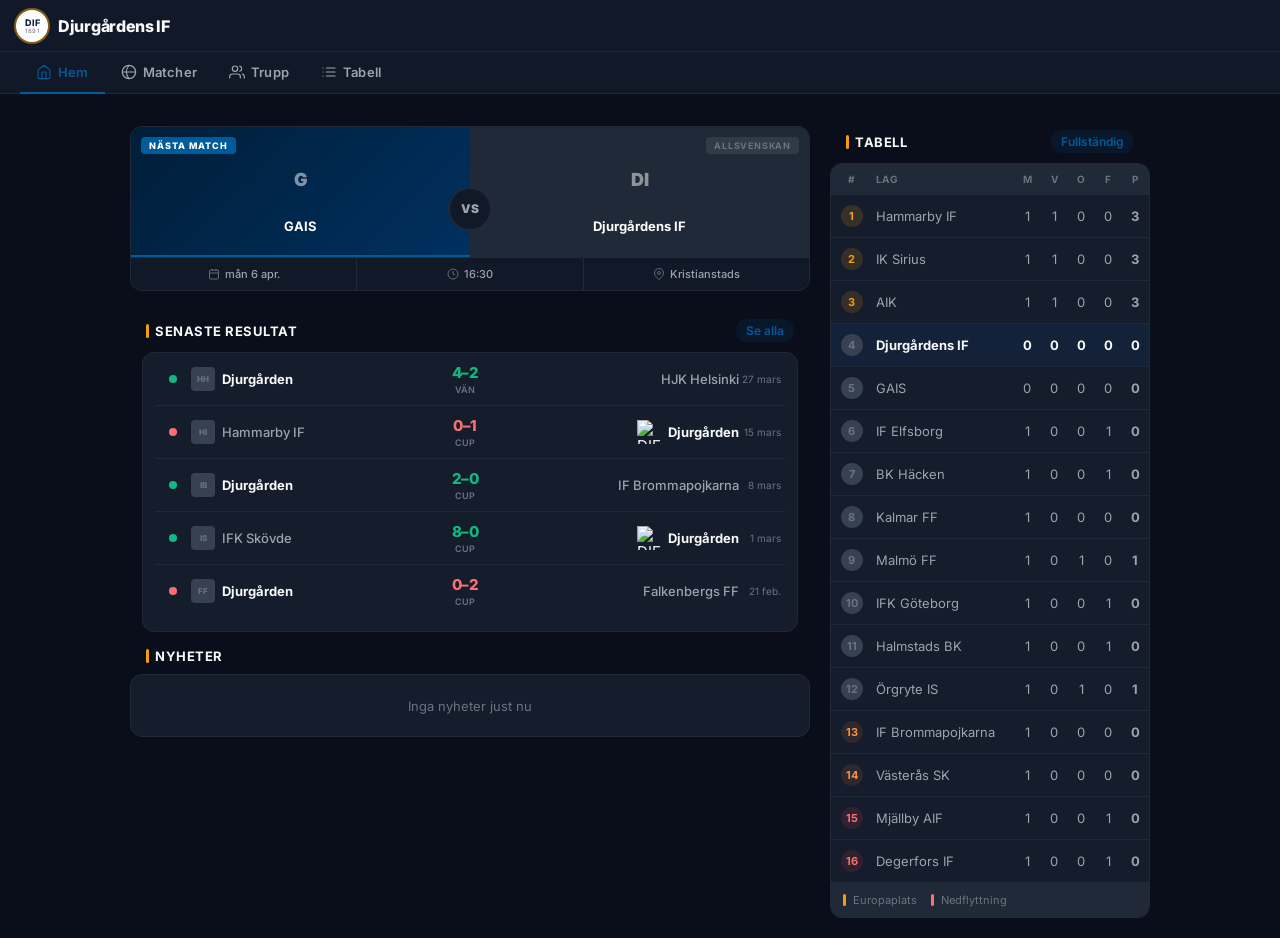
==== index.html @ a1d7f24a "update igen" ====
<!DOCTYPE html>
<html lang="sv" data-theme="dark">
<head>
<meta charset="UTF-8">
<meta name="viewport" content="width=device-width, initial-scale=1.0, viewport-fit=cover">
<meta name="theme-color" content="#0a0e1a">
<title>Djurgårdens IF</title>
<link href="https://fonts.googleapis.com/css2?family=Inter:wght@400;500;600;700;800;900&display=swap" rel="stylesheet">
<style>
*{box-sizing:border-box;margin:0;padding:0;-webkit-tap-highlight-color:transparent}
:root{
  --blue:#1a56db;--dif:#005B9A;--accent:#f59e0b;--green:#10b981;--red:#ef4444;--gray:#6b7280;
  --bg:#0a0e1a;--bg2:#111827;--bg3:#1f2937;--bg4:#374151;
  --surface:#151c2c;--surface2:#1a2236;
  --border:#1f2937;--border2:#2d3748;
  --text:#f9fafb;--text2:#9ca3af;--text3:#6b7280;
  --nav:60px;--safe:env(safe-area-inset-bottom,0px);
  --r:12px;--r2:8px;--r3:6px;
  --shadow:0 4px 24px rgba(0,0,0,.5);
}

html{font-size:15px;-webkit-text-size-adjust:100%}
body{font-family:'Inter',system-ui,sans-serif;background:var(--bg);color:var(--text);min-height:100dvh;padding-bottom:calc(var(--nav) + var(--safe));overflow-x:hidden;-webkit-font-smoothing:antialiased}
a{text-decoration:none;color:inherit}
button{cursor:pointer;font-family:inherit;border:none;background:none;color:inherit}
img{display:block;max-width:100%}

/* TOPBAR */
.topbar{position:sticky;top:0;z-index:200;height:52px;background:var(--bg2);border-bottom:1px solid var(--border);display:flex;align-items:center;justify-content:space-between;padding:0 16px;backdrop-filter:blur(12px)}
.topbar-logo{display:flex;align-items:center;gap:10px}
.logo-badge{width:32px;height:32px;background:#fff;border-radius:50%;display:flex;flex-direction:column;align-items:center;justify-content:center;flex-shrink:0;box-shadow:0 0 0 2px rgba(245,158,11,.5)}
.logo-badge b{font-size:9px;font-weight:800;color:#0a2447;line-height:1}
.logo-badge small{font-size:6px;color:#6b7280;letter-spacing:.5px}
.topbar-name{font-size:16px;font-weight:800;letter-spacing:-.3px}
.topbar-right{display:flex;gap:8px}
.icon-btn{width:34px;height:34px;border-radius:50%;background:var(--bg3);display:flex;align-items:center;justify-content:center;font-size:15px;color:var(--text2);transition:background .15s}
.icon-btn:active{background:var(--bg4)}

/* BOTTOM NAV */
.bottom-nav{position:fixed;bottom:0;left:0;right:0;z-index:200;height:calc(var(--nav) + var(--safe));padding-bottom:var(--safe);background:var(--bg2);border-top:1px solid var(--border);display:flex;align-items:stretch}
.nav-btn{flex:1;display:flex;flex-direction:column;align-items:center;justify-content:center;gap:3px;color:var(--text3);font-size:10px;font-weight:600;letter-spacing:.2px;transition:color .15s;padding:8px 0;position:relative}
.nav-btn svg{width:22px;height:22px;stroke:currentColor;fill:none;stroke-width:1.8;stroke-linecap:round;stroke-linejoin:round}
.nav-btn.active{color:var(--dif)}
.nav-btn.active::after{content:'';position:absolute;top:0;left:50%;transform:translateX(-50%);width:32px;height:2px;background:var(--dif);border-radius:0 0 4px 4px}

/* PAGES */
.page{display:none;min-height:60vh}
.page.active{display:block}

/* ── HOME ── */
.hero-card{margin:12px;border-radius:var(--r);overflow:hidden;position:relative;background:var(--bg2);border:1px solid var(--border)}
/* Top strip: DIF blue left, opponent right */
.hero-split{display:grid;grid-template-columns:1fr 1fr;min-height:130px}
.hero-home{background:linear-gradient(135deg,#001e38 0%,#003060 100%);display:flex;flex-direction:column;align-items:center;justify-content:center;gap:10px;padding:20px 12px;position:relative}
.hero-away{background:var(--bg3);display:flex;flex-direction:column;align-items:center;justify-content:center;gap:10px;padding:20px 12px;position:relative}
/* Center VS badge */
.hero-center{position:absolute;left:50%;top:50%;transform:translate(-50%,-50%);z-index:10;background:var(--bg2);border:2px solid var(--border);border-radius:50%;width:44px;height:44px;display:flex;align-items:center;justify-content:center;font-size:12px;font-weight:900;color:var(--text2);letter-spacing:.5px}
.hero-team-logo{width:60px;height:60px;display:flex;align-items:center;justify-content:center;flex-shrink:0}
.hero-team-logo img{width:60px;height:60px;object-fit:contain;filter:drop-shadow(0 2px 8px rgba(0,0,0,.5))}
.hero-team-ini{font-size:18px;font-weight:900;color:rgba(255,255,255,.5)}
.hero-team-name{font-size:13px;font-weight:700;color:#fff;text-align:center;line-height:1.2}
/* DIF highlight */
.hero-home::after{content:'';position:absolute;bottom:0;left:0;right:0;height:2px;background:var(--dif)}
/* Bottom meta bar */
.hero-meta{display:flex;align-items:center;justify-content:center;gap:0;border-top:1px solid var(--border)}
.hero-meta-item{flex:1;display:flex;align-items:center;justify-content:center;gap:5px;padding:9px 8px;font-size:11px;color:var(--text2);font-weight:500;border-right:1px solid var(--border)}
.hero-meta-item:last-child{border-right:none}
.hero-meta-item svg{width:12px;height:12px;stroke:currentColor;fill:none;stroke-width:2;flex-shrink:0;opacity:.6}
/* Label pill */
.hero-label{position:absolute;top:10px;left:10px;background:var(--dif);color:#fff;font-size:9px;font-weight:800;letter-spacing:1px;text-transform:uppercase;padding:3px 8px;border-radius:4px}
.hero-comp-pill{position:absolute;top:10px;right:10px;background:rgba(255,255,255,.08);color:var(--text3);font-size:9px;font-weight:700;letter-spacing:.8px;text-transform:uppercase;padding:3px 8px;border-radius:4px}

/* SECTION */
.section-hd{display:flex;align-items:center;justify-content:space-between;padding:16px 16px 10px}
.section-title{font-size:13px;font-weight:700;color:var(--text);text-transform:uppercase;letter-spacing:.5px;display:flex;align-items:center;gap:6px}
.section-title::before{content:'';width:3px;height:14px;background:var(--accent);border-radius:2px;display:block}
.see-all{font-size:12px;color:var(--dif);font-weight:600;padding:4px 10px;background:rgba(0,91,154,.12);border-radius:20px}

/* RESULTS SCROLL */
/* ── RESULTS ROW (horizontal scroll) ─────────────────────────── */
.results-row{display:flex;gap:0;padding:0 12px 14px;overflow-x:auto;-webkit-overflow-scrolling:touch;scrollbar-width:none;flex-direction:column}
.results-row::-webkit-scrollbar{display:none}

/* Each result as a horizontal row like FotMob/screenshot */
.result-chip{display:flex;align-items:center;gap:0;padding:10px 0;border-bottom:1px solid var(--border);position:relative;cursor:default}
.result-chip:last-child{border-bottom:none}

/* Result indicator on left */
.rc-indicator{width:36px;flex-shrink:0;display:flex;align-items:center;justify-content:center}
.rc-ind-dot{width:8px;height:8px;border-radius:50%}
.result-chip.win .rc-ind-dot{background:var(--green)}
.result-chip.loss .rc-ind-dot{background:#f87171}
.result-chip.draw .rc-ind-dot{background:var(--text3)}

/* Teams + score row */
.rc-body{flex:1;display:flex;align-items:center;gap:8px;min-width:0}
.rc-team-side{flex:1;display:flex;align-items:center;gap:7px;min-width:0}
.rc-team-side.right{flex-direction:row-reverse;justify-content:flex-start}
.rc-logo{width:24px;height:24px;flex-shrink:0;object-fit:contain}
.rc-logo-ini{width:24px;height:24px;border-radius:4px;background:var(--bg4);display:flex;align-items:center;justify-content:center;font-size:8px;font-weight:800;color:var(--text3);flex-shrink:0}
.rc-opp{font-size:13px;color:var(--text2);font-weight:500;white-space:nowrap;overflow:hidden;text-overflow:ellipsis}
.rc-dif{font-size:13px;font-weight:700;color:var(--text)}

/* Score in center */
.rc-score-wrap{display:flex;flex-direction:column;align-items:center;flex-shrink:0;width:52px}
.rc-score{font-size:15px;font-weight:800;letter-spacing:-.5px;color:var(--text)}
.result-chip.win .rc-score{color:var(--green)}
.result-chip.loss .rc-score{color:#f87171}
.rc-comp{font-size:9px;color:var(--text3);font-weight:600;text-transform:uppercase;letter-spacing:.3px;margin-top:2px}

/* Date on right */
.rc-date{width:46px;flex-shrink:0;font-size:10px;color:var(--text3);text-align:right;padding-right:4px;line-height:1.3}

/* MATCH CARD */
.match-card{background:var(--surface);border-radius:0;margin:0;border:none;border-bottom:1px solid var(--border);overflow:hidden;position:relative}
.match-card:last-child{border-bottom:none}
.match-card-bar{display:none}
.mc-top{display:flex;align-items:center;gap:8px;padding:9px 14px 6px}
.mc-comp{flex:1;font-size:11px;color:var(--text3);font-weight:600;text-transform:uppercase;letter-spacing:.3px}
.mc-date{font-size:11px;color:var(--text3)}
.badge{font-size:10px;font-weight:700;padding:2px 8px;border-radius:4px;letter-spacing:.3px}
.badge-ft{background:var(--bg3);color:var(--text3)}
.badge-live{background:rgba(239,68,68,.15);color:#f87171;display:flex;align-items:center;gap:4px}
/* Hero live overlay */
.hero-live-banner{background:#ef4444;color:#fff;font-size:11px;font-weight:800;letter-spacing:1.5px;text-transform:uppercase;padding:6px 14px;display:flex;align-items:center;justify-content:center;gap:7px}
.hero-live-score{font-family:monospace;font-size:15px;font-weight:900;letter-spacing:-0.5px;background:rgba(0,0,0,.2);padding:1px 8px;border-radius:4px}
.badge-ns{background:rgba(0,91,154,.15);color:#60a5fa}
.live-dot{width:6px;height:6px;border-radius:50%;background:#f87171;animation:pulse 1s infinite}
@keyframes pulse{0%,100%{opacity:1}50%{opacity:.3}}
.mc-teams{display:flex;align-items:center;gap:6px;padding:4px 14px 12px}
.mc-team{flex:1;display:flex;align-items:center;gap:8px;min-width:0}
.mc-team-r{flex-direction:row-reverse}
.mc-logo{width:30px;height:30px;border-radius:4px;background:transparent;display:flex;align-items:center;justify-content:center;overflow:hidden;flex-shrink:0}
.mc-logo img{width:30px;height:30px;object-fit:contain;filter:drop-shadow(0 1px 3px rgba(0,0,0,.3))}
.mc-logo-ini{font-size:9px;font-weight:800;color:var(--text3);background:var(--bg3);width:30px;height:30px;display:flex;align-items:center;justify-content:center;border-radius:4px}
.mc-name{font-size:13px;color:var(--text2);font-weight:500;white-space:nowrap;overflow:hidden;text-overflow:ellipsis}
.mc-name.dif{color:var(--text);font-weight:700}
.mc-score{min-width:60px;text-align:center;flex-shrink:0}
.mc-score-val{font-size:22px;font-weight:800;letter-spacing:-1px}
.mc-score-val.win{color:var(--green)}
.mc-score-val.loss{color:var(--red)}
.mc-score-val.draw{color:var(--text2)}
.mc-time{font-size:18px;font-weight:700;color:var(--text)}
.mc-upcoming{text-align:center}
.mc-upcoming .mc-time{display:block;font-size:17px;font-weight:700}
.mc-upcoming .mc-soon{font-size:10px;color:var(--accent);margin-top:2px;font-weight:600}

/* NEWS TIMELINE */
.news-list-wrap{margin:0 12px 12px;background:var(--surface);border-radius:var(--r);border:1px solid var(--border);overflow:hidden}

/* Date group header */
.news-date-group{padding:10px 16px 6px;background:var(--bg3);border-bottom:1px solid var(--border);display:flex;align-items:center;gap:8px}
.news-date-label{font-size:11px;font-weight:700;color:var(--text2);text-transform:uppercase;letter-spacing:.6px}
.news-date-count{font-size:10px;color:var(--text3);background:var(--bg4);padding:2px 7px;border-radius:10px;font-weight:600}
.news-show-more{width:100%;padding:12px;border:none;background:transparent;color:var(--dif);font-size:13px;font-weight:600;font-family:inherit;cursor:pointer;display:flex;align-items:center;justify-content:center;gap:6px;border-top:1px solid var(--border);transition:background .15s}
.news-show-more:hover{background:var(--bg3)}
.news-show-more svg{width:14px;height:14px;stroke:currentColor;fill:none;stroke-width:2.5;transition:transform .2s}
.news-show-more.loading svg{animation:spin .7s linear infinite}
.news-hidden{display:none}

/* Timeline item */
.news-item{display:flex;align-items:flex-start;gap:0;cursor:pointer;user-select:none;position:relative;border-bottom:1px solid var(--border)}
.news-item:last-child{border-bottom:none}
/* The vertical timeline line */
.news-tl-left{width:52px;flex-shrink:0;display:flex;flex-direction:column;align-items:center;padding-top:16px;position:relative}
.news-tl-left::before{content:'';position:absolute;top:0;bottom:0;left:25px;width:1px;background:var(--border);z-index:0}
.news-tl-dot{width:10px;height:10px;border-radius:50%;background:var(--text3);border:2px solid var(--surface);flex-shrink:0;position:relative;z-index:1;transition:background .15s}
.news-item.expanded .news-tl-dot{background:var(--accent);box-shadow:0 0 0 3px rgba(245,158,11,.2)}
.news-tl-time{font-size:10px;font-weight:700;color:var(--text3);margin-top:5px;text-align:center;line-height:1.2;letter-spacing:.3px}

/* Item content */
.news-item-right{flex:1;min-width:0;padding:14px 14px 14px 0}
.news-item-src-row{display:flex;align-items:center;gap:5px;margin-bottom:5px}
.news-item-ico{width:16px;height:16px;border-radius:3px;overflow:hidden;flex-shrink:0;background:var(--bg4);display:flex;align-items:center;justify-content:center}
.news-item-ico img{width:16px;height:16px;object-fit:cover}
.news-src-name{font-size:10px;color:var(--text3);font-weight:700;text-transform:uppercase;letter-spacing:.4px}
.news-item h4{font-size:14px;font-weight:600;color:var(--text);line-height:1.4;margin:0;display:-webkit-box;-webkit-line-clamp:2;-webkit-box-orient:vertical;overflow:hidden}
.news-item:hover .news-item-right{opacity:.85}
.news-chevron{color:var(--text3);font-size:16px;flex-shrink:0;transition:transform .2s;padding:14px 12px 0 0;align-self:flex-start}
.news-item.expanded .news-chevron{transform:rotate(90deg);color:var(--accent)}

/* Expanded drawer */
.news-drawer{display:none;padding:0 14px 16px 52px;border-bottom:1px solid var(--border);background:var(--bg3)}
.news-drawer.open{display:block;animation:slideDown .2s ease}
@keyframes slideDown{from{opacity:0;transform:translateY(-6px)}to{opacity:1;transform:none}}
.news-drawer-inner{border-left:2px solid var(--accent);padding-left:12px}
.news-drawer p{font-size:13px;color:var(--text2);line-height:1.7;margin:0 0 12px}
.news-read-more{display:inline-flex;align-items:center;gap:6px;font-size:12px;font-weight:700;color:white;background:var(--dif);padding:8px 16px;border-radius:20px;text-decoration:none;transition:background .15s}
.news-read-more:hover{background:#0070c0}
.news-read-more svg{width:12px;height:12px;stroke:currentColor;fill:none;stroke-width:2.5}

/* STANDINGS */
.table-wrap{margin:0 12px;background:var(--surface);border-radius:var(--r);border:1px solid var(--border);overflow:hidden}
.standings-tbl{width:100%;border-collapse:collapse;font-size:13px}
.standings-tbl th{padding:9px 8px;font-size:10px;font-weight:700;color:var(--text3);border-bottom:1px solid var(--border);text-align:center;text-transform:uppercase;letter-spacing:.4px;background:var(--bg3)}
.standings-tbl th:nth-child(2){text-align:left;padding-left:4px}
.standings-tbl td{padding:10px 8px;border-bottom:1px solid var(--border);color:var(--text2);text-align:center}
.standings-tbl td:nth-child(2){text-align:left;padding-left:4px}
.standings-tbl tr:last-child td{border-bottom:none}
.standings-tbl tr:hover td{background:var(--bg3)}
.standings-tbl tr.row-dif td{background:rgba(0,91,154,.1);color:var(--text);font-weight:700}
.pos-pill{width:22px;height:22px;border-radius:50%;display:inline-flex;align-items:center;justify-content:center;font-size:11px;font-weight:700;background:var(--bg4);color:var(--text3)}
.pos-top{background:rgba(245,158,11,.15);color:var(--accent)}
.pos-down{background:rgba(239,68,68,.12);color:#f87171}
.pos-playoff{background:rgba(251,146,60,.1);color:#fb923c}
.team-cell{display:flex;align-items:center;gap:6px}
.team-cell img{width:18px;height:18px;border-radius:2px;object-fit:contain;flex-shrink:0}
.tbl-legend{display:flex;gap:14px;padding:10px 12px;border-top:1px solid var(--border);background:var(--bg3)}
.tbl-leg-item{font-size:11px;color:var(--text3);padding-left:10px;position:relative}
.tbl-leg-item::before{content:'';position:absolute;left:0;top:50%;transform:translateY(-50%);width:3px;height:12px;border-radius:2px}
.leg-eu::before{background:var(--accent)}
.leg-down::before{background:#f87171}
.hx{display:none}
@media(min-width:480px){.hx{display:table-cell}}

/* SQUAD */
.squad-filters{display:flex;gap:6px;padding:0 12px 12px;overflow-x:auto;scrollbar-width:none}
.squad-filters::-webkit-scrollbar{display:none}
.sq-chip{padding:6px 14px;border-radius:20px;font-size:12px;font-weight:600;border:1px solid var(--border);background:transparent;color:var(--text2);white-space:nowrap;transition:all .15s}
.sq-chip.active{background:var(--dif);color:#fff;border-color:var(--dif)}
.pos-group-label{font-size:11px;font-weight:700;color:var(--text3);text-transform:uppercase;letter-spacing:.8px;padding:10px 16px 6px;background:var(--bg3);border-top:1px solid var(--border);border-bottom:1px solid var(--border)}
.player-grid{display:grid;grid-template-columns:repeat(3,1fr);gap:8px;padding:10px 12px}
@media(min-width:400px){.player-grid{grid-template-columns:repeat(4,1fr)}}
@media(min-width:600px){.player-grid{grid-template-columns:repeat(5,1fr)}}
.player-card{background:var(--surface);border:1px solid var(--border);border-radius:var(--r2);padding:12px 8px 10px;text-align:center;position:relative;transition:transform .15s}
.player-card:active{transform:scale(.97)}
.fav-btn{position:absolute;top:6px;right:8px;font-size:14px;color:var(--text3);transition:color .15s}
.fav-btn.on{color:var(--accent)}
.pl-img{width:46px;height:46px;border-radius:50%;margin:0 auto 7px;background:var(--bg3);display:flex;align-items:center;justify-content:center;overflow:hidden;border:2px solid var(--border2)}
.pl-img img{width:100%;height:100%;object-fit:cover}
.pl-ini{font-size:14px;font-weight:800;color:var(--text3)}
.pl-num{font-size:10px;font-weight:700;color:var(--text3);margin-bottom:2px}
.pl-name{font-size:11px;font-weight:700;color:var(--text);line-height:1.3}
.pl-pos{font-size:10px;font-weight:600;margin-top:2px}
.pl-nat{font-size:10px;color:var(--text3);margin-top:1px}

/* SKELETON */
.sk{background:linear-gradient(90deg,var(--bg3) 25%,var(--bg4) 50%,var(--bg3) 75%);background-size:200% 100%;animation:shimmer 1.4s infinite;border-radius:4px}
@keyframes shimmer{to{background-position:-200% 0}}
.sk-text{height:12px;border-radius:3px}
.sk-block{border-radius:var(--r2)}
.sk-circle{border-radius:50%}

/* MATCH TAB BAR */
.tab-bar{display:flex;gap:6px;padding:12px 12px 0;overflow-x:auto;scrollbar-width:none}
.tab-bar::-webkit-scrollbar{display:none}
.tab-btn{padding:7px 16px;border-radius:20px;font-size:12px;font-weight:600;border:1px solid var(--border);background:transparent;color:var(--text2);white-space:nowrap;transition:all .15s}
.tab-btn.active{background:var(--dif);color:#fff;border-color:var(--dif)}

/* EMPTY / ERROR */
.empty{text-align:center;padding:2.5rem 1rem;color:var(--text3);font-size:13px}

/* DESKTOP */
@media(min-width:760px){
  body{padding-bottom:0}
  .bottom-nav{display:none}
  .desktop-nav{display:flex !important;background:var(--bg2);border-bottom:1px solid var(--border);padding:0 20px}
  .desktop-nav .nav-btn{flex:none;flex-direction:row;gap:6px;padding:12px 16px;font-size:13px;border-bottom:2px solid transparent;margin-bottom:-1px;color:var(--text2)}
  .desktop-nav .nav-btn.active{color:var(--dif);border-bottom-color:var(--dif)}
  .desktop-nav .nav-btn::after{display:none}
  .desktop-nav .nav-btn svg{width:16px;height:16px}
  .page-wrap{max-width:1060px;margin:0 auto;display:grid;grid-template-columns:1fr 320px;gap:20px;padding:20px 20px}
  .main-col,.side-col{}
  .hero-card,.match-card,.news-feat,.news-list-wrap,.table-wrap{margin-left:0;margin-right:0}
  .player-grid{grid-template-columns:repeat(5,1fr)}
}
</style>
</head>
<body>

<!-- TOPBAR -->
<header class="topbar">
  <div class="topbar-logo">
    <div class="logo-badge"><b>DIF</b><small>1891</small></div>
    <span class="topbar-name">Djurgårdens IF</span>
  </div>
  <div class="topbar-right">
  </div>
</header>

<!-- DESKTOP NAV -->
<nav class="desktop-nav" style="display:none">
  <button class="nav-btn active" onclick="nav('home',this)">
    <svg viewBox="0 0 24 24"><path d="M3 9l9-7 9 7v11a2 2 0 01-2 2H5a2 2 0 01-2-2z"/><polyline points="9 22 9 12 15 12 15 22"/></svg>Hem
  </button>
  <button class="nav-btn" onclick="nav('matches',this)">
    <svg viewBox="0 0 24 24"><circle cx="12" cy="12" r="10"/><path d="M12 2a14.5 14.5 0 000 20M2 12h20"/></svg>Matcher
  </button>
  <button class="nav-btn" onclick="nav('squad',this)">
    <svg viewBox="0 0 24 24"><path d="M17 21v-2a4 4 0 00-4-4H5a4 4 0 00-4 4v2"/><circle cx="9" cy="7" r="4"/><path d="M23 21v-2a4 4 0 00-3-3.87M16 3.13a4 4 0 010 7.75"/></svg>Trupp
  </button>
  <button class="nav-btn" onclick="nav('standings',this)">
    <svg viewBox="0 0 24 24"><path d="M8 6h13M8 12h13M8 18h13M3 6h.01M3 12h.01M3 18h.01"/></svg>Tabell
  </button>
</nav>

<main>

<!-- HOME -->
<div id="pg-home" class="page active">
  <div class="page-wrap">
    <div class="main-col">
      <div id="home-hero"></div>
      <div class="section-hd">
        <span class="section-title">Senaste resultat</span>
        <button class="see-all" onclick="nav('matches',null)">Se alla</button>
      </div>
      <div style="margin:0 12px;background:var(--surface);border-radius:var(--r);border:1px solid var(--border);overflow:hidden">
        <div class="results-row" id="home-results"></div>
      </div>
      <div class="section-hd">
        <span class="section-title">Nyheter</span>
      </div>
      <div class="news-list-wrap"><div id="home-news-list"></div></div>
    </div>
    <div class="side-col">
      <div class="section-hd">
        <span class="section-title">Tabell</span>
        <button class="see-all" onclick="nav('standings',null)">Fullständig</button>
      </div>
      <div class="table-wrap"><div id="home-table"></div></div>
    </div>
  </div>
</div>

<!-- MATCHES -->
<div id="pg-matches" class="page">
  <div class="tab-bar">
    <button class="tab-btn active" id="tab-up" onclick="switchMatchTab('upcoming',this)">Kommande</button>
    <button class="tab-btn" id="tab-res" onclick="switchMatchTab('results',this)">Resultat</button>
  </div>
  <div style="padding-top:10px">
    <div style="margin:0 12px;background:var(--surface);border-radius:var(--r);border:1px solid var(--border);overflow:hidden" id="matches-list"></div>
  </div>
</div>

<!-- SQUAD -->
<div id="pg-squad" class="page">
  <div style="padding-top:10px">
    <div class="squad-filters" id="squad-filters">
      <button class="sq-chip active" onclick="filterSquad('all',this)">Alla</button>
      <button class="sq-chip" onclick="filterSquad('Goalkeeper',this)">Målvakter</button>
      <button class="sq-chip" onclick="filterSquad('Defender',this)">Backar</button>
      <button class="sq-chip" onclick="filterSquad('Midfielder',this)">Mittfält</button>
      <button class="sq-chip" onclick="filterSquad('Forward',this)">Forwards</button>
    </div>
    <div id="squad-grid"></div>
  </div>
</div>

<!-- STANDINGS -->
<div id="pg-standings" class="page">
  <div style="padding:12px 0 0">
    <div class="section-hd"><span class="section-title">Allsvenskan 2026</span></div>
    <div class="table-wrap"><div id="standings-full"></div></div>
  </div>
</div>

</main>

<!-- BOTTOM NAV -->
<nav class="bottom-nav">
  <button class="nav-btn active" id="bn-home" onclick="nav('home',this)">
    <svg viewBox="0 0 24 24"><path d="M3 9l9-7 9 7v11a2 2 0 01-2 2H5a2 2 0 01-2-2z"/><polyline points="9 22 9 12 15 12 15 22"/></svg>Hem
  </button>
  <button class="nav-btn" id="bn-matches" onclick="nav('matches',this)">
    <svg viewBox="0 0 24 24"><circle cx="12" cy="12" r="10"/><path d="M12 2a14.5 14.5 0 000 20M2 12h20"/></svg>Matcher
  </button>
  <button class="nav-btn" id="bn-squad" onclick="nav('squad',this)">
    <svg viewBox="0 0 24 24"><path d="M17 21v-2a4 4 0 00-4-4H5a4 4 0 00-4 4v2"/><circle cx="9" cy="7" r="4"/><path d="M23 21v-2a4 4 0 00-3-3.87M16 3.13a4 4 0 010 7.75"/></svg>Trupp
  </button>
  <button class="nav-btn" id="bn-standings" onclick="nav('standings',this)">
    <svg viewBox="0 0 24 24"><path d="M8 6h13M8 12h13M8 18h13M3 6h.01M3 12h.01M3 18h.01"/></svg>Tabell
  </button>
</nav>

<script>
// ── CONFIG ──────────────────────────────────────────────────
const TEAM_ID    = '134162';
const TSDB       = 'https://www.thesportsdb.com/api/v1/json/3';
const WORKER     = 'https://dif-proxy.r-robertjohansson.workers.dev';
const CACHE_TTL  = 8 * 60 * 1000;
const CACHE_VER  = 'v5'; // bump this to clear all caches

// Clear stale cache on version mismatch
if(localStorage.getItem('dif_cache_ver') !== CACHE_VER) {
  ['last','next','standings','news','squad'].forEach(k => localStorage.removeItem('c_'+k));
  localStorage.setItem('dif_cache_ver', CACHE_VER);
}

// ── STATE ────────────────────────────────────────────────────

// ── TEAM LOGOS ────────────────────────────────────────────────
// Klubbloggor – verifierade URLs
const TEAM_LOGOS = {
  // Verifierade TheSportsDB-badges
  'Djurgårdens IF':    'https://r2.thesportsdb.com/images/media/team/badge/nxiwwo1717762932.png',
  'Djurgarden':        'https://r2.thesportsdb.com/images/media/team/badge/nxiwwo1717762932.png',
  'Djurgaarden':       'https://r2.thesportsdb.com/images/media/team/badge/nxiwwo1717762932.png',
  'AIK':               'https://r2.thesportsdb.com/images/media/team/badge/p7r6ou1542132891.png',
  // Officiella klubbloggor via favicon-tjänst (64px, alltid tillgänglig)
  'Hammarby IF':       'https://www.google.com/s2/favicons?domain=hammarbyfotboll.se&sz=128',
  'Malmö FF':          'https://www.google.com/s2/favicons?domain=mff.se&sz=128',
  'Malmo FF':          'https://www.google.com/s2/favicons?domain=mff.se&sz=128',
  'IF Elfsborg':       'https://www.google.com/s2/favicons?domain=elfsborg.se&sz=128',
  'Elfsborg':          'https://www.google.com/s2/favicons?domain=elfsborg.se&sz=128',
  'BK Häcken':         'https://www.google.com/s2/favicons?domain=bkhacken.se&sz=128',
  'Häcken':            'https://www.google.com/s2/favicons?domain=bkhacken.se&sz=128',
  'Hacken':            'https://www.google.com/s2/favicons?domain=bkhacken.se&sz=128',
  'IFK Göteborg':      'https://www.google.com/s2/favicons?domain=ifkgoteborg.se&sz=128',
  'Kalmar FF':         'https://www.google.com/s2/favicons?domain=kalmarff.se&sz=128',
  'IK Sirius':         'https://www.google.com/s2/favicons?domain=iksirius.se&sz=128',
  'Sirius':            'https://www.google.com/s2/favicons?domain=iksirius.se&sz=128',
  'GAIS':              'https://www.google.com/s2/favicons?domain=gais.se&sz=128',
  'Halmstads BK':      'https://www.google.com/s2/favicons?domain=halmstadsbk.se&sz=128',
  'Halmstad':          'https://www.google.com/s2/favicons?domain=halmstadsbk.se&sz=128',
  'Mjällby AIF':       'https://www.google.com/s2/favicons?domain=mjallbyaif.se&sz=128',
  'Mjallby':           'https://www.google.com/s2/favicons?domain=mjallbyaif.se&sz=128',
  'Örgryte IS':        'https://www.google.com/s2/favicons?domain=orgryteis.se&sz=128',
  'Degerfors IF':      'https://www.google.com/s2/favicons?domain=degerforsif.se&sz=128',
  'IF Brommapojkarna': 'https://www.google.com/s2/favicons?domain=brommapojkarna.se&sz=128',
  'Brommapojkarna':    'https://www.google.com/s2/favicons?domain=brommapojkarna.se&sz=128',
  'Västerås SK':       'https://www.google.com/s2/favicons?domain=vasterassk.se&sz=128',
  'Falkenbergs FF':    'https://www.google.com/s2/favicons?domain=falkenbergsff.se&sz=128',
  'HJK Helsinki':      'https://www.google.com/s2/favicons?domain=hjk.fi&sz=128',
  'IFK Skövde':        'https://www.google.com/s2/favicons?domain=ifkskovde.se&sz=128',
};

function teamLogo(name) {
  if (!name) return '';
  if (TEAM_LOGOS[name]) return TEAM_LOGOS[name];
  for (const [key, url] of Object.entries(TEAM_LOGOS)) {
    if (name.toLowerCase().includes(key.toLowerCase()) ||
        key.toLowerCase().includes(name.toLowerCase())) return url;
  }
  return '';
}

let S = {

  tab: 'home',
  matchTab: 'upcoming',
  squadFilter: 'all',
  last: [], next: [], standings: [], squad: [], news: [],
  favs: JSON.parse(localStorage.getItem('dif_favs')||'[]'),
  loaded: {},
};



// ── CACHE ────────────────────────────────────────────────────
function cGet(k){ try{ const d=JSON.parse(localStorage.getItem('c_'+k)||'null'); if(!d||Date.now()-d.t>=CACHE_TTL) return null; if(Array.isArray(d.v)&&!d.v.length) return null; return d.v; }catch(e){return null} }
function cSet(k,v){ try{ if(Array.isArray(v)&&!v.length) return; localStorage.setItem('c_'+k,JSON.stringify({v,t:Date.now()})); }catch(e){} }
function cClear(k){ try{ localStorage.removeItem('c_'+k); }catch(e){} }

// ── FETCH ────────────────────────────────────────────────────
async function apiFetch(url){
  const r = await fetch(url);
  if(!r.ok) throw new Error('HTTP '+r.status);
  return r.json();
}

async function getLastMatches(){
  const c = cGet('last'); if(c&&c.length) return c;
  let live = [];
  try {
    const j = await apiFetch(`${TSDB}/eventslast.php?id=${TEAM_ID}`);
    live = (j.results||[]).map(normalizeMatch).filter(Boolean);
  } catch(e){ console.warn('TheSportsDB last:', e.message); }
  // Merge: use live results, fill gaps from fallback (avoid date duplicates)
  const liveDates = new Set(live.map(m=>m.date));
  const extra = FALLBACK_LAST.filter(m=>!liveDates.has(m.date));
  const merged = [...live, ...extra].sort((a,b)=>new Date(b.date)-new Date(a.date)).slice(0,6);
  if(merged.length) cSet('last', merged);
  return merged.length ? merged : FALLBACK_LAST;
}
async function getNextMatches(){
  const c = cGet('next'); if(c&&c.length) return c;
  let live = [];
  try {
    const j = await apiFetch(`${TSDB}/eventsnext.php?id=${TEAM_ID}`);
    live = (j.events||[]).map(normalizeMatch).filter(Boolean);
  } catch(e){ console.warn('TheSportsDB next:', e.message); }
  // Merge: use live, fill from fallback for dates not covered
  const liveDates = new Set(live.map(m=>m.date));
  const extra = FALLBACK_NEXT.filter(m=>!liveDates.has(m.date));
  const merged = [...live, ...extra].sort((a,b)=>new Date(a.date)-new Date(b.date)).slice(0,8);
  if(merged.length) cSet('next', merged);
  return merged.length ? merged : FALLBACK_NEXT;
}
async function getStandings(){
  const c = cGet('standings'); if(c && c.length >= 10) return c;
  try {
    const j = await apiFetch(`${WORKER}/standings`);
    const v = j.table||[];
    if(v.length >= 10){ cSet('standings',v); return v; }
    // If API returns partial table, merge with fallback
    if(v.length > 0 && v.length < 10){
      const apiNames = new Set(v.map(t=>t.strTeam));
      const extra = FALLBACK_TABLE.filter(t=>!apiNames.has(t.strTeam));
      const merged = [...v, ...extra].sort((a,b)=>+a.intRank - +b.intRank);
      cSet('standings', merged); return merged;
    }
  } catch(e){ console.warn('Standings fetch:', e.message); }
  return FALLBACK_TABLE;
}
async function getSquad(){
  const c = cGet('squad'); if(c) return c;
  try{
    const j = await apiFetch(`${TSDB}/lookup_all_players.php?id=${TEAM_ID}`);
    if(j.player?.length){
      const v = j.player.map(p=>({id:p.idPlayer,name:p.strPlayer,pos:p.strPosition||'',nat:p.strNationality||'',num:p.strNumber||'?',img:p.strThumb||p.strCutout||''}));
      cSet('squad',v); return v;
    }
  }catch(e){}
  return FALLBACK_SQUAD;
}
async function getNews(){
  // Load historical archive from localStorage (persists across sessions)
  let archive = [];
  try {
    archive = JSON.parse(localStorage.getItem('dif_news_archive')||'[]');
  } catch(e){}

  // Fetch fresh articles
  let fresh = [];
  try {
    const j = await apiFetch(`${WORKER}/news`);
    fresh = (j.items||[]).filter(n=>n&&n.title);
  } catch(e){ console.warn('getNews failed:', e.message); }

  if(!fresh.length && archive.length) return archive;
  if(!fresh.length) return [];

  // Merge fresh into archive – deduplicate by title, keep newest 100
  const seen = new Set(fresh.map(n=>n.title.slice(0,50).toLowerCase()));
  const older = archive.filter(n=>!seen.has(n.title.slice(0,50).toLowerCase()));
  const merged = [...fresh, ...older]
    .sort((a,b)=>new Date(b.date||0)-new Date(a.date||0))
    .slice(0,100);

  try { localStorage.setItem('dif_news_archive', JSON.stringify(merged)); } catch(e){}
  return merged;
}

function normalizeMatch(e){
  const DIF_NAMES = ['Djurgårdens IF','Djurgarden','Djurgaarden','DIF','Djurgårdens IF Fotboll'];
  const isHome = e.idHomeTeam===TEAM_ID || DIF_NAMES.some(n=>e.strHomeTeam===n);
  const isDIF = isHome || DIF_NAMES.some(n=>e.strAwayTeam===n);
  if(!isDIF) return null; // skip non-DIF matches
  const hs = e.intHomeScore!=null?+e.intHomeScore:null;
  const as = e.intAwayScore!=null?+e.intAwayScore:null;
  const ds = isHome?hs:as, os = isHome?as:hs;
  let result='upcoming';
  if(ds!=null&&os!=null){ result = ds>os?'win':ds<os?'loss':'draw'; }
  const liveStatuses = ['In Progress','HT','Live','1H','2H','ET','PEN'];
  const isLive = liveStatuses.some(s=>e.strStatus?.includes(s));
  const status = e.strStatus==='Match Finished'?'FT':isLive?'LIVE':'NS';
  return {
    id:e.idEvent, date:e.dateEvent, time:(e.strTime||'').slice(0,5),
    home:e.strHomeTeam, away:e.strAwayTeam,
    hl:e.strHomeTeamBadge||teamLogo(e.strHomeTeam)||'',
    al:e.strAwayTeamBadge||teamLogo(e.strAwayTeam)||'',
    hs, as, ds, os, isHome,
    opponent:isHome?e.strAwayTeam:e.strHomeTeam,
    oppLogo:isHome?e.strAwayTeamBadge:e.strHomeTeamBadge,
    competition:e.strLeague||'', venue:e.strVenue||'',
    status, result,
  };
}

// ── NAV ──────────────────────────────────────────────────────
function nav(tab, el){
  S.tab = tab;
  document.querySelectorAll('.page').forEach(p=>p.classList.remove('active'));
  document.getElementById('pg-'+tab)?.classList.add('active');
  // Update all nav buttons
  document.querySelectorAll('.nav-btn').forEach(b=>{
    const match = b.getAttribute('onclick')?.includes("'"+tab+"'");
    b.classList.toggle('active', !!match);
  });
  window.scrollTo({top:0,behavior:'smooth'});
  if(tab==='home') loadHome();
  if(tab==='matches') loadMatches();
  if(tab==='squad') loadSquad();
  if(tab==='standings') loadStandings();
}

// ── UTILS ────────────────────────────────────────────────────
function fd(s){
  if(!s) return '';
  const d=new Date(s);
  return d.toLocaleDateString('sv-SE',{day:'numeric',month:'short'});
}
function timeAgo(s){
  const diff=Date.now()-new Date(s).getTime();
  const m=Math.floor(diff/60000);
  if(m<1) return 'Nu'; if(m<60) return m+'m';
  const h=Math.floor(m/60);
  if(h<24) return h+'h'; return Math.floor(h/24)+'d';
}
function ini(name){ return (name||'').split(' ').map(w=>w[0]).join('').slice(0,2).toUpperCase(); }
function logoImg(url,name,sz=26){
  if(url) return `<img src="${url}" width="${sz}" height="${sz}" loading="lazy" onerror="this.style.display='none'" alt="${name}">`;
  return `<span class="mc-logo-ini">${ini(name)}</span>`;
}
function daysUntil(d){
  const diff=new Date(d)-new Date(); const days=Math.ceil(diff/86400000);
  if(days<=0) return 'Idag'; if(days===1) return 'Imorgon'; return 'Om '+days+'d';
}

// ── SKELETON ─────────────────────────────────────────────────
function skelMatchCard(){
  return `<div class="match-card" style="padding:12px">
    <div style="display:flex;gap:8px;align-items:center">
      <div class="sk sk-circle" style="width:26px;height:26px;flex-shrink:0"></div>
      <div class="sk sk-text" style="flex:1"></div>
      <div class="sk sk-block" style="width:50px;height:22px"></div>
      <div class="sk sk-text" style="flex:1"></div>
      <div class="sk sk-circle" style="width:26px;height:26px;flex-shrink:0"></div>
    </div>
  </div>`;
}

// ── RENDER HERO ───────────────────────────────────────────────

function stripHTML(s){
  return (s||'').replace(/<[^>]+>/g,' ').replace(/\s+/g,' ')
    .replace(/&amp;/g,'&').replace(/&quot;/g,'"').replace(/&#39;/g,"'")
    .replace(/&lt;/g,'<').replace(/&gt;/g,'>').replace(/&nbsp;/g,' ').trim();
}

function renderResultChips(matches){
  if(!matches.length) return '<div style="padding:1rem;color:var(--text3);font-size:13px;text-align:center">–</div>';
  return matches.map(m=>{
    const logo = teamLogo(m.opponent);
    const logoEl = logo
      ? `<img class="rc-logo" src="${logo}" alt="${m.opponent}" loading="lazy" onerror="this.outerHTML='<span class=rc-logo-ini>${ini(m.opponent)}</span>'">`
      : `<span class="rc-logo-ini">${ini(m.opponent)}</span>`;
    const compShort = m.competition==='Allsvenskan'?'ALL':m.competition==='Svenska Cupen'?'CUP':'VÄN';
    return `
    <div class="result-chip ${m.result}">
      <div class="rc-indicator"><div class="rc-ind-dot"></div></div>
      <div class="rc-body">
        <div class="rc-team-side">
          ${logoEl}
          <span class="${m.isHome?'rc-dif':'rc-opp'}">${m.isHome?'Djurgården':m.opponent}</span>
        </div>
        <div class="rc-score-wrap">
          <span class="rc-score">${m.ds}–${m.os}</span>
          <span class="rc-comp">${compShort}</span>
        </div>
        <div class="rc-team-side right">
          <span class="${!m.isHome?'rc-dif':'rc-opp'}">${m.isHome?m.opponent:'Djurgården'}</span>
          ${m.isHome
            ? (teamLogo(m.opponent)?`<img class="rc-logo" src="${teamLogo(m.opponent)}" alt="${m.opponent}" loading="lazy" onerror="this.style.display='none'">`:logoEl)
            : (teamLogo('Djurgårdens IF')?`<img class="rc-logo" src="${teamLogo('Djurgårdens IF')}" alt="DIF" loading="lazy">`:'')}
        </div>
      </div>
      <div class="rc-date">${fd(m.date)}</div>
    </div>`;
  }).join('');
}

function renderHero(m){
  const d = new Date(m.date);
  const ds = d.toLocaleDateString('sv-SE',{weekday:'short',day:'numeric',month:'short'});
  const homeLogo = m.hl||teamLogo(m.home);
  const awayLogo = m.al||teamLogo(m.away);
  const homePic = homeLogo
    ? `<img src="${homeLogo}" loading="lazy" alt="${m.home}" onerror="this.outerHTML='<span class=hero-team-ini>${ini(m.home)}</span>'">`
    : `<span class="hero-team-ini">${ini(m.home)}</span>`;
  const awayPic = awayLogo
    ? `<img src="${awayLogo}" loading="lazy" alt="${m.away}" onerror="this.outerHTML='<span class=hero-team-ini>${ini(m.away)}</span>'">`
    : `<span class="hero-team-ini">${ini(m.away)}</span>`;
  const isLive = m.status === 'LIVE';
  const headerLabel = isLive ? 'Pågår nu' : 'Nästa match';
  return `
  <div class="hero-card">
    ${isLive ? `<div class="hero-live-banner">
      <span class="live-dot"></span>LIVE
      <span class="hero-live-score">${m.hs}–${m.as}</span>
    </div>` : ''}
    <div class="hero-split">
      <div class="hero-home" ${isLive?'style="border-bottom:2px solid #ef4444"':''}>
        <span class="hero-label" ${isLive?'style="background:#ef4444"':''}>${headerLabel}</span>
        <div class="hero-team-logo">${homePic}</div>
        <span class="hero-team-name">${m.home}</span>
      </div>
      <div class="hero-away">
        <span class="hero-comp-pill">${m.competition}</span>
        <div class="hero-team-logo">${awayPic}</div>
        <span class="hero-team-name">${m.away}</span>
      </div>
      <div class="hero-center" ${isLive?'style="background:#ef4444;border-color:#ef4444;color:#fff;font-size:11px"':''}>${isLive?`${m.hs}–${m.as}`:'VS'}</div>
    </div>
    <div class="hero-meta">
      <div class="hero-meta-item">
        <svg viewBox="0 0 24 24"><rect x="3" y="4" width="18" height="18" rx="2"/><line x1="16" y1="2" x2="16" y2="6"/><line x1="8" y1="2" x2="8" y2="6"/><line x1="3" y1="10" x2="21" y2="10"/></svg>
        ${ds}
      </div>
      <div class="hero-meta-item" ${isLive?'style="color:#f87171;font-weight:700"':''}>
        ${isLive
          ? `<span class="live-dot"></span>Pågår`
          : `<svg viewBox="0 0 24 24"><circle cx="12" cy="12" r="10"/><polyline points="12 6 12 12 16 14"/></svg>${m.time||'TBD'}`}
      </div>
      ${m.venue?`<div class="hero-meta-item">
        <svg viewBox="0 0 24 24"><path d="M21 10c0 7-9 13-9 13s-9-6-9-13a9 9 0 0118 0z"/><circle cx="12" cy="10" r="3"/></svg>
        ${m.venue.split(' ')[0]}
      </div>`:''}
    </div>
  </div>`;
}

// ── RENDER MATCH CARD ─────────────────────────────────────────
function renderMatchCard(m){
  const badge = m.status==='FT'
    ? `<span class="badge badge-ft">FT</span>`
    : m.status==='LIVE'
    ? `<span class="badge badge-live"><span class="live-dot"></span>LIVE</span>`
    : `<span class="badge badge-ns">${m.time||'–'}</span>`;

  const center = m.status==='FT'
    ? `<div class="mc-score"><span class="mc-score-val ${m.result}">${m.hs}–${m.as}</span></div>`
    : m.status==='LIVE'
    ? `<div class="mc-score">
        <span class="mc-score-val" style="color:#f87171">${m.hs}–${m.as}</span>
        <div style="font-size:9px;color:#f87171;font-weight:800;letter-spacing:.8px;margin-top:2px;display:flex;align-items:center;gap:3px"><span class="live-dot" style="width:5px;height:5px"></span>LIVE</div>
       </div>`
    : `<div class="mc-upcoming">
        <span class="mc-time">${m.time||'–'}</span>
        <div class="mc-soon">${daysUntil(m.date)}</div>
       </div>`;

  const bar = m.status==='FT' ? `<div class="match-card-bar ${m.result}"></div>` : '<div class="match-card-bar"></div>';

  return `
  <div class="match-card">
    ${bar}
    <div class="mc-top">
      <span class="mc-comp">${m.competition}</span>
      ${badge}
      <span class="mc-date">${fd(m.date)}</span>
    </div>
    <div class="mc-teams">
      <div class="mc-team">
        <div class="mc-logo">${logoImg(m.hl,m.home)}</div>
        <span class="mc-name ${m.isHome?'dif':''}">${m.home}</span>
      </div>
      ${center}
      <div class="mc-team mc-team-r">
        <span class="mc-name ${!m.isHome?'dif':''}">${m.away}</span>
        <div class="mc-logo">${logoImg(m.al,m.away)}</div>
      </div>
    </div>
  </div>`;
}

// ── RENDER STANDINGS ──────────────────────────────────────────
function renderStandings(table, limit=999){
  if(!table?.length) return '<div class="empty">Tabell ej tillgänglig</div>';
  const rows = table.slice(0,limit).map((t,i)=>{
    const pos = +t.intRank||i+1;
    const isDif = /djurgård/i.test(t.strTeam||'');
    const pc = pos<=3?'pos-top':pos>=15?'pos-down':pos>=13?'pos-playoff':'';
    return `<tr class="${isDif?'row-dif':''}">
      <td><span class="pos-pill ${pc}">${pos}</span></td>
      <td><div class="team-cell">${t.strTeamBadge?`<img src="${t.strTeamBadge}" loading="lazy" onerror="this.style.display='none'">`:''}
        <span>${isDif?`<strong>${t.strTeam}</strong>`:t.strTeam}</span></div></td>
      <td>${t.intPlayed||0}</td>
      <td class="hx">${t.intWin||0}</td>
      <td class="hx">${t.intDraw||0}</td>
      <td class="hx">${t.intLoss||0}</td>
      <td><strong>${t.intPoints||0}</strong></td>
    </tr>`;
  }).join('');
  return `<table class="standings-tbl">
    <thead><tr><th>#</th><th>Lag</th><th>M</th><th class="hx">V</th><th class="hx">O</th><th class="hx">F</th><th>P</th></tr></thead>
    <tbody>${rows}</tbody>
  </table>
  <div class="tbl-legend">
    <span class="tbl-leg-item leg-eu">Europaplats</span>
    <span class="tbl-leg-item leg-down">Nedflyttning</span>
  </div>`;
}

// ── RENDER NEWS TIMELINE ─────────────────────────────────────
let _newsOpen = null;

function parseDate(s){
  if(!s) return null;
  const d = new Date(s);
  return isNaN(d.getTime()) ? null : d;
}
function fmtNewsTime(s){
  const d = parseDate(s);
  if(!d) return '';
  return d.toLocaleTimeString('sv-SE',{hour:'2-digit',minute:'2-digit'});
}
function fmtNewsDate(s){
  const d = parseDate(s);
  if(!d) return 'Idag';
  const today = new Date();
  const yest = new Date(today); yest.setDate(today.getDate()-1);
  if(d.toDateString()===today.toDateString()) return 'Idag';
  if(d.toDateString()===yest.toDateString()) return 'Igår';
  return d.toLocaleDateString('sv-SE',{weekday:'long',day:'numeric',month:'long'});
}

const PAGE_SIZE = 5;

function renderNewsList(items){
  if(!items||!items.length) return '<div style="padding:1.5rem;text-align:center;color:var(--text3);font-size:13px">Inga nyheter just nu</div>';
  const groups={}, todayKey=new Date().toDateString();
  items.forEach((n,i)=>{
    const d=parseDate(n.date);
    const key=d?d.toDateString():todayKey;
    if(!groups[key]) groups[key]={label:fmtNewsDate(n.date),items:[],ts:d?d.getTime():Date.now()};
    groups[key].items.push({n,i});
  });
  return Object.values(groups).sort((a,b)=>b.ts-a.ts).map((g,gi)=>{
    const gid='ng'+gi;
    const visible=g.items.slice(0,PAGE_SIZE);
    const hidden=g.items.slice(PAGE_SIZE);
    const total=g.items.length;
    return `
    <div class="news-date-group">
      <span class="news-date-label">${g.label}</span>
      <span class="news-date-count">${total} ${total===1?'artikel':'artiklar'}</span>
    </div>
    ${visible.map(({n,i})=>renderNewsItem(n,i)).join('')}
    ${hidden.length ? `
      <div id="${gid}-hidden" class="news-hidden">
        ${hidden.map(({n,i})=>renderNewsItem(n,i)).join('')}
      </div>
      <button class="news-show-more" id="${gid}-btn" onclick="showMoreNews('${gid}',${hidden.length},${total})">
        <svg viewBox="0 0 24 24"><polyline points="6 9 12 15 18 9"/></svg>
        Visa ${hidden.length} till
      </button>
    ` : ''}
  `;
  }).join('');
}

function showMoreNews(gid, remaining, total){
  const hidden=document.getElementById(gid+'-hidden');
  const btn=document.getElementById(gid+'-btn');
  if(!hidden||!btn) return;
  hidden.classList.remove('news-hidden');
  btn.remove();
}

function renderNewsFeat(n,idx){ return renderNewsItem(n,idx||0); }

function renderNewsItem(n,idx){
  if(!n||!n.title) return '';
  const id='ni'+(idx||0);
  const summary=stripHTML(n.summary||n.description||'').slice(0,300);
  const hasDrawer=summary.length>20;
  const ico=n.fav
    ?`<div class="news-item-ico"><img src="${n.fav}" loading="lazy" onerror="this.style.display='none'" alt=""></div>`
    :`<div class="news-item-ico" style="background:${n.scolor||'#005B9A'}"></div>`;
  return `<div class="news-item" id="${id}" onclick="toggleNews('${id}','${(n.link||'').replace(/'/g,"\'").replace(/"/g,'&quot;')}',${hasDrawer})">
    <div class="news-tl-left">
      <div class="news-tl-dot"></div>
      <div class="news-tl-time">${fmtNewsTime(n.date)}</div>
    </div>
    <div class="news-item-right">
      <div class="news-item-src-row">${ico}<span class="news-src-name">${n.sname||''}</span></div>
      <h4>${stripHTML(n.title)}</h4>
    </div>
    <span class="news-chevron">${hasDrawer?'›':''}</span>
  </div>${hasDrawer?`<div class="news-drawer" id="${id}d">
    <div class="news-drawer-inner">
      <p>${summary}${summary.length>=300?'…':''}</p>
      <a class="news-read-more" href="${n.link||'#'}" target="_blank" rel="noopener" onclick="event.stopPropagation()">
        Läs hela artikeln ↗
      </a>
    </div>
  </div>`:''}`;
}

function toggleNews(id,link,hasDrawer){
  if(!hasDrawer){window.open(link,'_blank','noopener');return;}
  const item=document.getElementById(id);
  const drawer=document.getElementById(id+'d');
  if(!item||!drawer) return;
  const isOpen=drawer.classList.contains('open');
  if(_newsOpen&&_newsOpen!==id){
    const pi=document.getElementById(_newsOpen),pd=document.getElementById(_newsOpen+'d');
    if(pi) pi.classList.remove('expanded');
    if(pd) pd.classList.remove('open');
  }
  item.classList.toggle('expanded',!isOpen);
  drawer.classList.toggle('open',!isOpen);
  _newsOpen=!isOpen?id:null;
  if(!isOpen) setTimeout(()=>item.scrollIntoView({behavior:'smooth',block:'nearest'}),50);
}
// ── RENDER PLAYER ─────────────────────────────────────────────
const posColor = {Goalkeeper:'#f59e0b',Defender:'#3b82f6',Midfielder:'#8b5cf6',Forward:'#ef4444'};
const posLabel = {Goalkeeper:'Målvakt',Defender:'Back',Midfielder:'Mittfältare',Forward:'Forward'};
function renderPlayer(p){
  const isFav = S.favs.includes(p.id);
  const ini2 = ini(p.name);
  const posKey = Object.keys(posColor).find(k=>p.pos?.includes(k))||'';
  const col = posColor[posKey]||'#6b7280';
  return `
  <div class="player-card">
    <button class="fav-btn ${isFav?'on':''}" onclick="toggleFav('${p.id}',this)" aria-label="Favorit">★</button>
    <div class="pl-img" style="border-color:${col}">
      ${p.img?`<img src="${p.img}" loading="lazy" onerror="this.parentElement.innerHTML='<span class=pl-ini>${ini2}</span>'" alt="${p.name}">`:`<span class="pl-ini">${ini2}</span>`}
    </div>
    <div class="pl-num">#${p.num}</div>
    <div class="pl-name">${p.name}</div>
    <div class="pl-pos" style="color:${col}">${posLabel[posKey]||p.pos||''}</div>
    <div class="pl-nat">${p.nat}</div>
  </div>`;
}

// ── LOAD PAGES ────────────────────────────────────────────────
async function loadHome(){
  // Show fallback content IMMEDIATELY – don't wait for APIs
  S.last = S.last.length ? S.last : FALLBACK_LAST;
  S.next = S.next.length ? S.next : FALLBACK_NEXT;
  set('home-hero', renderHero(S.next[0]));
  set('home-results', renderResultChips(S.last.slice(0,5)));
  set('home-news-list','<div style="padding:14px 16px;border-bottom:1px solid var(--border)"><div class="sk sk-text" style="width:80%"></div></div><div style="padding:14px 16px"><div class="sk sk-text" style="width:65%"></div></div>');
  set('home-table','<div style="padding:1rem 16px"><div class="sk sk-text" style="width:50%;margin-bottom:10px"></div><div class="sk sk-text" style="width:70%;margin-bottom:8px"></div><div class="sk sk-text" style="width:60%"></div></div>');

  // Then fetch live data in background – each independently
  try {
    const [last, next] = await Promise.all([getLastMatches(), getNextMatches()]);
    if(last.length){ S.last = last;
      set('home-results', renderResultChips(last.slice(0,5)));
    }
    if(next.length){ S.next = next; set('home-hero', renderHero(next[0])); }
  } catch(e){ console.warn('Matches:', e.message); }

  try {
    const news = await getNews();
    S.news = news;
    set('home-news-feat', '');
    set('home-news-list', renderNewsList(news.slice(0,15)));
  } catch(e){
    console.warn('News render error:', e.message);
    set('home-news-list','<div style="padding:1.5rem;text-align:center;color:var(--text3);font-size:13px">Kunde inte ladda nyheter</div>');
  }

  try {
    const table = await getStandings();
    S.standings = table;
    set('home-table', renderStandings(table));
  } catch(e){ console.warn('Standings:', e.message); }

}

async function loadMatches(){
  // Show fallback immediately
  if(!S.last.length) S.last = FALLBACK_LAST;
  if(!S.next.length) S.next = FALLBACK_NEXT;
  renderMatchesView();
  // Then try to update with live data
  try{
    const [last,next] = await Promise.all([getLastMatches(), getNextMatches()]);
    if(last.length) S.last=last;
    if(next.length) S.next=next;
    renderMatchesView();
  }catch(e){ console.warn('loadMatches:', e.message); }
}

function renderMatchesView(){
  const list = S.matchTab==='upcoming' ? S.next : S.last;
  set('matches-list', list.length ? list.map(renderMatchCard).join('') : `<div class="empty">Inga ${S.matchTab==='upcoming'?'kommande':'spelade'} matcher</div>`);
}

function switchMatchTab(tab, el){
  S.matchTab = tab;
  document.querySelectorAll('.tab-btn').forEach(b=>b.classList.remove('active'));
  el.classList.add('active');
  renderMatchesView();
}

async function loadSquad(){
  if(S.squad.length){ renderSquadView(S.squad, S.squadFilter); return; }
  set('squad-grid','<div class="player-grid">'+Array(8).fill('<div class="sk sk-block" style="height:130px;border-radius:var(--r2)"></div>').join('')+'</div>');
  try{
    S.squad = await getSquad();
    renderSquadView(S.squad, S.squadFilter);
  }catch(e){ set('squad-grid','<div class="empty">Kunde inte ladda truppen</div>'); }
}

function renderSquadView(players, filter){
  S.squadFilter = filter;
  document.querySelectorAll('.sq-chip').forEach(c=>c.classList.toggle('active', c.getAttribute('onclick')?.includes("'"+filter+"'")));
  const filtered = filter==='all' ? players : players.filter(p=>p.pos?.includes(filter));
  if(filter==='all'){
    const groups = {Goalkeeper:[],Defender:[],Midfielder:[],Forward:[]};
    filtered.forEach(p=>{ const k=Object.keys(groups).find(k=>p.pos?.includes(k)); if(k) groups[k].push(p); });
    const labels = {Goalkeeper:'Målvakter',Defender:'Backar',Midfielder:'Mittfältare',Forward:'Forwards'};
    set('squad-grid', Object.entries(groups).filter(([,v])=>v.length).map(([k,v])=>
      `<div class="pos-group-label">${labels[k]} (${v.length})</div><div class="player-grid">${v.map(renderPlayer).join('')}</div>`
    ).join(''));
  } else {
    set('squad-grid', `<div class="player-grid">${filtered.map(renderPlayer).join('')}</div>`);
  }
}

function filterSquad(f,el){ renderSquadView(S.squad.length?S.squad:[], f); loadSquad(); }

async function loadStandings(){
  if(!S.standings.length) S.standings = FALLBACK_TABLE;
  set('standings-full', renderStandings(S.standings));
  set('home-table', renderStandings(S.standings));
  try{
    const t = await getStandings();
    if(t.length){ S.standings=t; set('standings-full', renderStandings(t)); }
  }catch(e){ 
    if(!S.standings.length) set('standings-full','<div class="empty">Kunde inte ladda tabell</div>');
  }
}

function toggleFav(id, btn){
  const idx = S.favs.indexOf(id);
  if(idx===-1) S.favs.push(id); else S.favs.splice(idx,1);
  localStorage.setItem('dif_favs', JSON.stringify(S.favs));
  btn.classList.toggle('on', S.favs.includes(id));
}

function set(id,html){ const el=document.getElementById(id); if(el) el.innerHTML=html; }


// ── FALLBACK MATCH DATA (riktiga 2026-matcher) ───────────────────────────────
// Används om TheSportsDB API inte svarar korrekt
const FALLBACK_LAST = [
  { id:'l1', date:'2026-03-27', time:'18:00', home:'Djurgårdens IF', away:'HJK Helsinki',    hl:'', al:'', hs:4, as:2, ds:4, os:2, isHome:true,  opponent:'HJK Helsinki',    oppLogo:'', competition:'Club Friendly', venue:'3Arena', status:'FT', result:'win'  },
  { id:'l2', date:'2026-03-15', time:'15:00', home:'Hammarby IF',    away:'Djurgårdens IF',  hl:'', al:'', hs:1, as:0, ds:0, os:1, isHome:false, opponent:'Hammarby IF',     oppLogo:'', competition:'Svenska Cupen', venue:'Stockholmsarenan', status:'FT', result:'loss' },
  { id:'l3', date:'2026-03-08', time:'14:00', home:'Djurgårdens IF', away:'IF Brommapojkarna',hl:'',al:'', hs:2, as:0, ds:2, os:0, isHome:true,  opponent:'IF Brommapojkarna',oppLogo:'', competition:'Svenska Cupen', venue:'3Arena', status:'FT', result:'win'  },
  { id:'l4', date:'2026-03-01', time:'14:00', home:'IFK Skövde',     away:'Djurgårdens IF',  hl:'', al:'', hs:0, as:8, ds:8, os:0, isHome:false, opponent:'IFK Skövde',      oppLogo:'', competition:'Svenska Cupen', venue:'Södermalms IP', status:'FT', result:'win'  },
  { id:'l5', date:'2026-02-21', time:'14:00', home:'Djurgårdens IF', away:'Falkenbergs FF',  hl:'', al:'', hs:0, as:2, ds:0, os:2, isHome:true,  opponent:'Falkenbergs FF',  oppLogo:'', competition:'Svenska Cupen', venue:'3Arena', status:'FT', result:'loss' },
];

const FALLBACK_NEXT = [
  { id:'n1', date:'2026-04-06', time:'16:30', home:'GAIS',           away:'Djurgårdens IF',  hl:'', al:'', hs:null, as:null, ds:null, os:null, isHome:false, opponent:'GAIS',       oppLogo:'', competition:'Allsvenskan', venue:'Kristianstads Fotbollsarena', status:'NS', result:'upcoming' },
  { id:'n2', date:'2026-04-12', time:'12:00', home:'Djurgårdens IF', away:'Kalmar FF',        hl:'', al:'', hs:null, as:null, ds:null, os:null, isHome:true,  opponent:'Kalmar FF',  oppLogo:'', competition:'Allsvenskan', venue:'3Arena', status:'NS', result:'upcoming' },
  { id:'n3', date:'2026-04-17', time:'17:00', home:'Djurgårdens IF', away:'Malmö FF',         hl:'', al:'', hs:null, as:null, ds:null, os:null, isHome:true,  opponent:'Malmö FF',   oppLogo:'', competition:'Allsvenskan', venue:'3Arena', status:'NS', result:'upcoming' },
  { id:'n4', date:'2026-04-22', time:'17:00', home:'IF Elfsborg',    away:'Djurgårdens IF',   hl:'', al:'', hs:null, as:null, ds:null, os:null, isHome:false, opponent:'IF Elfsborg',oppLogo:'', competition:'Allsvenskan', venue:'Borås Arena', status:'NS', result:'upcoming' },
  { id:'n5', date:'2026-04-26', time:'12:00', home:'Djurgårdens IF', away:'Hammarby IF',      hl:'', al:'', hs:null, as:null, ds:null, os:null, isHome:true,  opponent:'Hammarby IF',oppLogo:'', competition:'Allsvenskan', venue:'3Arena', status:'NS', result:'upcoming' },
  { id:'n6', date:'2026-05-03', time:'15:00', home:'IK Sirius',      away:'Djurgårdens IF',   hl:'', al:'', hs:null, as:null, ds:null, os:null, isHome:false, opponent:'IK Sirius',  oppLogo:'', competition:'Allsvenskan', venue:'Studenternas IP', status:'NS', result:'upcoming' },
  { id:'n7', date:'2026-05-10', time:'15:00', home:'Djurgårdens IF', away:'AIK',              hl:'', al:'', hs:null, as:null, ds:null, os:null, isHome:true,  opponent:'AIK',        oppLogo:'', competition:'Allsvenskan', venue:'3Arena', status:'NS', result:'upcoming' },
];


// ── FALLBACK TABLE (Allsvenskan 2026 – uppdateras via API) ──────────────────
const FALLBACK_TABLE = [
  {intRank:'1', strTeam:'Hammarby IF',       intPlayed:'1',intWin:'1',intDraw:'0',intLoss:'0',intPoints:'3',strTeamBadge:''},
  {intRank:'2', strTeam:'IK Sirius',          intPlayed:'1',intWin:'1',intDraw:'0',intLoss:'0',intPoints:'3',strTeamBadge:''},
  {intRank:'3', strTeam:'AIK',                intPlayed:'1',intWin:'1',intDraw:'0',intLoss:'0',intPoints:'3',strTeamBadge:''},
  {intRank:'4', strTeam:'Djurgårdens IF',      intPlayed:'0',intWin:'0',intDraw:'0',intLoss:'0',intPoints:'0',strTeamBadge:''},
  {intRank:'5', strTeam:'GAIS',               intPlayed:'0',intWin:'0',intDraw:'0',intLoss:'0',intPoints:'0',strTeamBadge:''},
  {intRank:'6', strTeam:'IF Elfsborg',        intPlayed:'1',intWin:'0',intDraw:'0',intLoss:'1',intPoints:'0',strTeamBadge:''},
  {intRank:'7', strTeam:'BK Häcken',          intPlayed:'1',intWin:'0',intDraw:'0',intLoss:'1',intPoints:'0',strTeamBadge:''},
  {intRank:'8', strTeam:'Kalmar FF',          intPlayed:'1',intWin:'0',intDraw:'0',intLoss:'0',intPoints:'0',strTeamBadge:''},
  {intRank:'9', strTeam:'Malmö FF',           intPlayed:'1',intWin:'0',intDraw:'1',intLoss:'0',intPoints:'1',strTeamBadge:''},
  {intRank:'10',strTeam:'IFK Göteborg',       intPlayed:'1',intWin:'0',intDraw:'0',intLoss:'1',intPoints:'0',strTeamBadge:''},
  {intRank:'11',strTeam:'Halmstads BK',       intPlayed:'1',intWin:'0',intDraw:'0',intLoss:'1',intPoints:'0',strTeamBadge:''},
  {intRank:'12',strTeam:'Örgryte IS',         intPlayed:'1',intWin:'0',intDraw:'1',intLoss:'0',intPoints:'1',strTeamBadge:''},
  {intRank:'13',strTeam:'IF Brommapojkarna',  intPlayed:'1',intWin:'0',intDraw:'0',intLoss:'0',intPoints:'0',strTeamBadge:''},
  {intRank:'14',strTeam:'Västerås SK',        intPlayed:'1',intWin:'0',intDraw:'0',intLoss:'0',intPoints:'0',strTeamBadge:''},
  {intRank:'15',strTeam:'Mjällby AIF',        intPlayed:'1',intWin:'0',intDraw:'0',intLoss:'1',intPoints:'0',strTeamBadge:''},
  {intRank:'16',strTeam:'Degerfors IF',       intPlayed:'1',intWin:'0',intDraw:'0',intLoss:'1',intPoints:'0',strTeamBadge:''},
];

// ── FALLBACK SQUAD ────────────────────────────────────────────
const FALLBACK_SQUAD = [
  {id:'f1',name:'Jacob Rinne',pos:'Goalkeeper',nat:'Sweden',num:'1',img:''},
  {id:'f2',name:'Oscar Jonsson',pos:'Goalkeeper',nat:'Sweden',num:'33',img:''},
  {id:'f3',name:'Jacob Une Larsson',pos:'Defender',nat:'Sweden',num:'2',img:''},
  {id:'f4',name:'Kristian Lien',pos:'Defender',nat:'Norway',num:'3',img:''},
  {id:'f5',name:'Marcus Danielsson',pos:'Defender',nat:'Sweden',num:'5',img:''},
  {id:'f6',name:'Jonathan Augustinsson',pos:'Defender',nat:'Sweden',num:'23',img:''},
  {id:'f7',name:'Matias Siltanen',pos:'Midfielder',nat:'Finland',num:'6',img:''},
  {id:'f8',name:'Mikael Anderson',pos:'Midfielder',nat:'Sweden',num:'8',img:''},
  {id:'f9',name:'Ahmed Saeed',pos:'Midfielder',nat:'Sweden',num:'14',img:''},
  {id:'f10',name:'Bo Hegland',pos:'Midfielder',nat:'Norway',num:'18',img:''},
  {id:'f11',name:'Keita Kosugi',pos:'Midfielder',nat:'Japan',num:'22',img:''},
  {id:'f12',name:'Jeppe Okkels',pos:'Forward',nat:'Denmark',num:'7',img:''},
  {id:'f13',name:'Nino Žugelj',pos:'Forward',nat:'Slovenia',num:'9',img:''},
  {id:'f14',name:'Adam Ståhl',pos:'Forward',nat:'Sweden',num:'11',img:''},
  {id:'f15',name:'Zakaria Sawo',pos:'Forward',nat:'Sweden',num:'17',img:''},
  {id:'f16',name:'Oskar Fallenius',pos:'Forward',nat:'Sweden',num:'21',img:''},
];

// ── INIT ──────────────────────────────────────────────────────
loadHome();
setInterval(()=>{ if(document.visibilityState==='visible' && S.tab==='home') loadHome(); }, 5*60*1000);
</script>
</body>
</html>
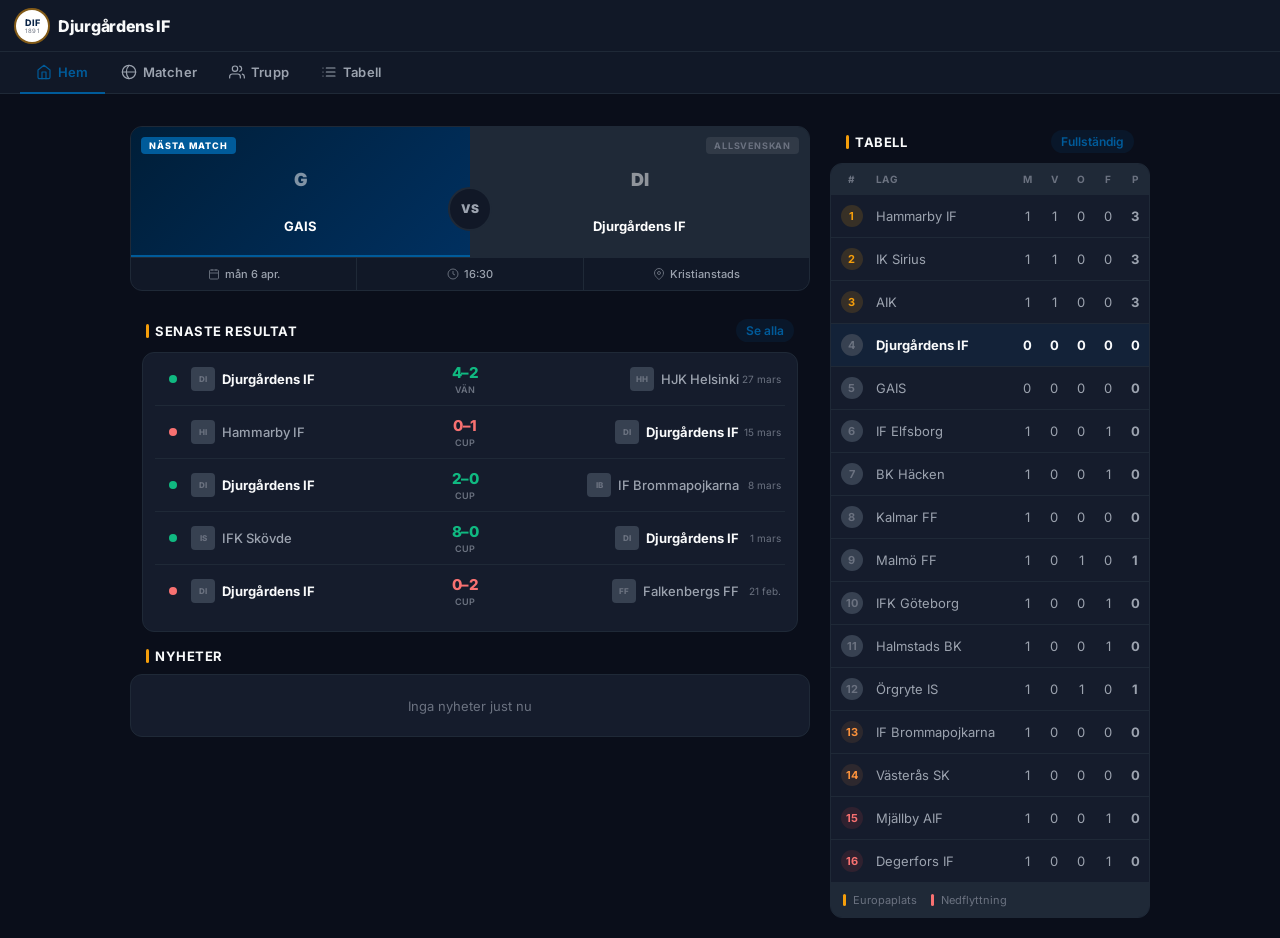
==== commit b80a8edc: "Update index.html" ====
--- a/index.html
+++ b/index.html
@@ -630,31 +630,31 @@
     .replace(/&lt;/g,'<').replace(/&gt;/g,'>').replace(/&nbsp;/g,' ').trim();
 }
 
+function mkLogo(name){
+  const url = teamLogo(name);
+  if(url) return `<img class="rc-logo" src="${url}" alt="${name}" loading="lazy" onerror="this.outerHTML='<span class=rc-logo-ini>${ini(name)}</span>'">`;
+  return `<span class="rc-logo-ini">${ini(name)}</span>`;
+}
+
 function renderResultChips(matches){
   if(!matches.length) return '<div style="padding:1rem;color:var(--text3);font-size:13px;text-align:center">–</div>';
   return matches.map(m=>{
-    const logo = teamLogo(m.opponent);
-    const logoEl = logo
-      ? `<img class="rc-logo" src="${logo}" alt="${m.opponent}" loading="lazy" onerror="this.outerHTML='<span class=rc-logo-ini>${ini(m.opponent)}</span>'">`
-      : `<span class="rc-logo-ini">${ini(m.opponent)}</span>`;
     const compShort = m.competition==='Allsvenskan'?'ALL':m.competition==='Svenska Cupen'?'CUP':'VÄN';
     return `
     <div class="result-chip ${m.result}">
       <div class="rc-indicator"><div class="rc-ind-dot"></div></div>
       <div class="rc-body">
         <div class="rc-team-side">
-          ${logoEl}
-          <span class="${m.isHome?'rc-dif':'rc-opp'}">${m.isHome?'Djurgården':m.opponent}</span>
+          ${mkLogo(m.home)}
+          <span class="${m.isHome?'rc-dif':'rc-opp'}">${m.home}</span>
         </div>
         <div class="rc-score-wrap">
           <span class="rc-score">${m.ds}–${m.os}</span>
           <span class="rc-comp">${compShort}</span>
         </div>
         <div class="rc-team-side right">
-          <span class="${!m.isHome?'rc-dif':'rc-opp'}">${m.isHome?m.opponent:'Djurgården'}</span>
-          ${m.isHome
-            ? (teamLogo(m.opponent)?`<img class="rc-logo" src="${teamLogo(m.opponent)}" alt="${m.opponent}" loading="lazy" onerror="this.style.display='none'">`:logoEl)
-            : (teamLogo('Djurgårdens IF')?`<img class="rc-logo" src="${teamLogo('Djurgårdens IF')}" alt="DIF" loading="lazy">`:'')}
+          <span class="${!m.isHome?'rc-dif':'rc-opp'}">${m.away}</span>
+          ${mkLogo(m.away)}
         </div>
       </div>
       <div class="rc-date">${fd(m.date)}</div>
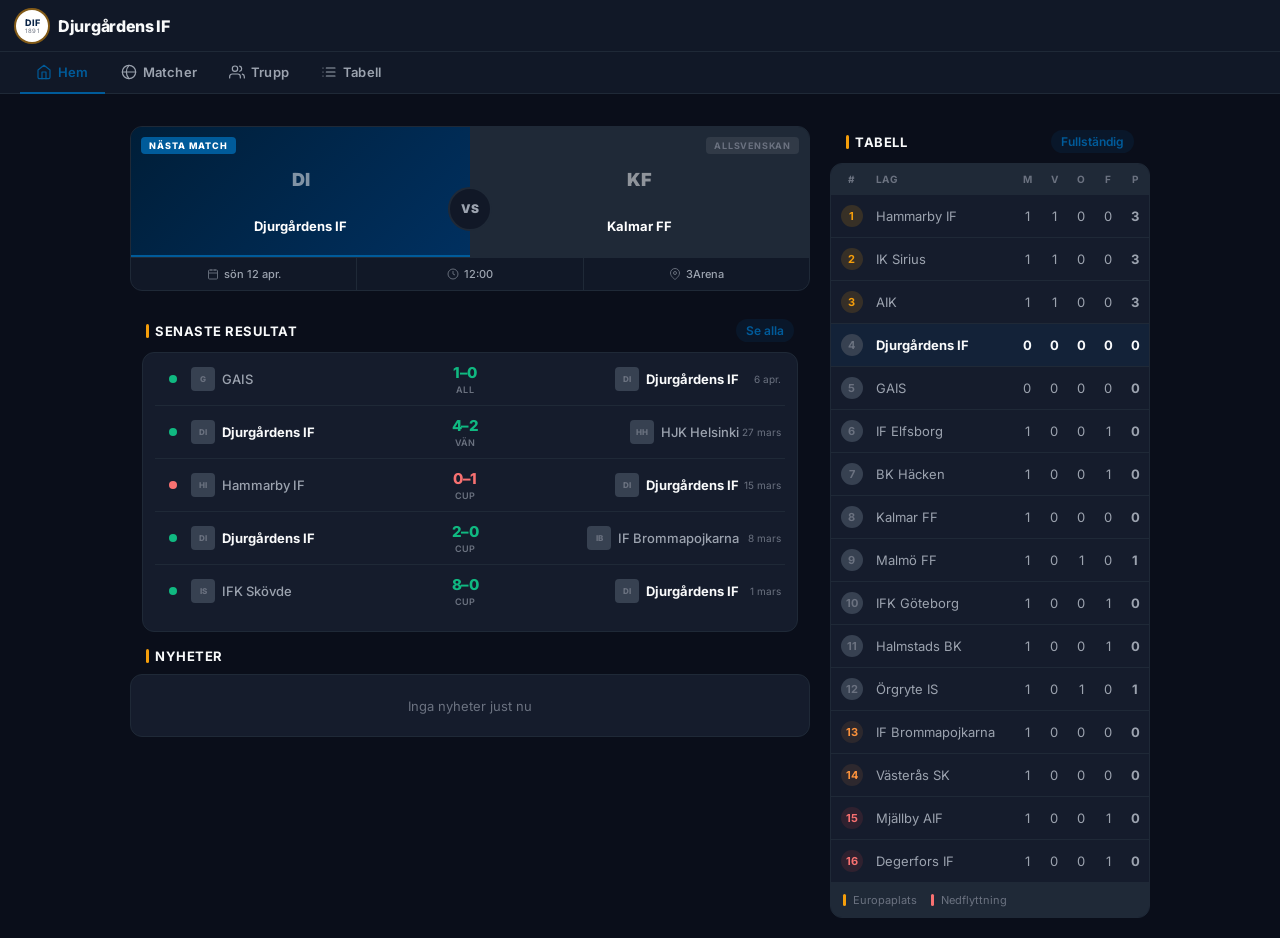
==== commit edf05ee0: "update update" ====
--- a/index.html
+++ b/index.html
@@ -379,8 +379,8 @@
 const TEAM_ID    = '134162';
 const TSDB       = 'https://www.thesportsdb.com/api/v1/json/3';
 const WORKER     = 'https://dif-proxy.r-robertjohansson.workers.dev';
-const CACHE_TTL  = 8 * 60 * 1000;
-const CACHE_VER  = 'v5'; // bump this to clear all caches
+const CACHE_TTL  = 3 * 60 * 1000; // 3 min – matches update fast after a game
+const CACHE_VER  = 'v6'; // bump this to clear all caches
 
 // Clear stale cache on version mismatch
 if(localStorage.getItem('dif_cache_ver') !== CACHE_VER) {
@@ -461,13 +461,16 @@
 }
 
 async function getLastMatches(){
-  const c = cGet('last'); if(c&&c.length) return c;
+  const c = cGet('last');
+  // Check if there's a pending match that should now be a result
+  const hasPending = c&&c.length&&c.some(m=>m.status==='NS'&&new Date(m.date)<new Date(Date.now()-3*60*60*1000));
+  if(c&&c.length&&!hasPending) return c;
+  if(hasPending){ cClear('last'); console.log('Cache cleared: match should have result now'); }
   let live = [];
   try {
     const j = await apiFetch(`${TSDB}/eventslast.php?id=${TEAM_ID}`);
     live = (j.results||[]).map(normalizeMatch).filter(Boolean);
   } catch(e){ console.warn('TheSportsDB last:', e.message); }
-  // Merge: use live results, fill gaps from fallback (avoid date duplicates)
   const liveDates = new Set(live.map(m=>m.date));
   const extra = FALLBACK_LAST.filter(m=>!liveDates.has(m.date));
   const merged = [...live, ...extra].sort((a,b)=>new Date(b.date)-new Date(a.date)).slice(0,6);
@@ -475,33 +478,45 @@
   return merged.length ? merged : FALLBACK_LAST;
 }
 async function getNextMatches(){
-  const c = cGet('next'); if(c&&c.length) return c;
+  // Invalidate cache if first match is in the past (game has been played)
+  const c = cGet('next');
+  if(c&&c.length){
+    const firstDate = new Date(c[0].date);
+    const isPast = firstDate < new Date(Date.now() - 2*60*60*1000); // 2h buffer after kickoff
+    if(!isPast) return c;
+    cClear('next'); // stale – refetch
+    console.log('Cache cleared: next match is in the past');
+  }
   let live = [];
   try {
     const j = await apiFetch(`${TSDB}/eventsnext.php?id=${TEAM_ID}`);
     live = (j.events||[]).map(normalizeMatch).filter(Boolean);
   } catch(e){ console.warn('TheSportsDB next:', e.message); }
-  // Merge: use live, fill from fallback for dates not covered
-  const liveDates = new Set(live.map(m=>m.date));
-  const extra = FALLBACK_NEXT.filter(m=>!liveDates.has(m.date));
-  const merged = [...live, ...extra].sort((a,b)=>new Date(a.date)-new Date(b.date)).slice(0,8);
+  // Only keep future matches
+  const now = new Date();
+  const future = live.filter(m=>new Date(m.date) > new Date(now - 2*60*60*1000));
+  // Merge with fallback
+  const liveDates = new Set(future.map(m=>m.date));
+  const extra = FALLBACK_NEXT.filter(m=>!liveDates.has(m.date) && new Date(m.date) > now);
+  const merged = [...future, ...extra].sort((a,b)=>new Date(a.date)-new Date(b.date)).slice(0,8);
   if(merged.length) cSet('next', merged);
-  return merged.length ? merged : FALLBACK_NEXT;
+  return merged.length ? merged : FALLBACK_NEXT.filter(m=>new Date(m.date)>now);
 }
 async function getStandings(){
-  const c = cGet('standings'); if(c && c.length >= 10) return c;
+  const c = cGet('standings');
+  if(c && c.length >= 10) return c;
   try {
+    // Try Worker first (has its own cache)
     const j = await apiFetch(`${WORKER}/standings`);
     const v = j.table||[];
     if(v.length >= 10){ cSet('standings',v); return v; }
-    // If API returns partial table, merge with fallback
-    if(v.length > 0 && v.length < 10){
-      const apiNames = new Set(v.map(t=>t.strTeam));
-      const extra = FALLBACK_TABLE.filter(t=>!apiNames.has(t.strTeam));
-      const merged = [...v, ...extra].sort((a,b)=>+a.intRank - +b.intRank);
-      cSet('standings', merged); return merged;
-    }
-  } catch(e){ console.warn('Standings fetch:', e.message); }
+  } catch(e){ console.warn('Worker standings:', e.message); }
+  try {
+    // Fallback: hit TheSportsDB directly
+    const j = await apiFetch(`${TSDB}/lookuptable.php?l=4347&s=2026`);
+    const v = j.table||[];
+    if(v.length >= 10){ cSet('standings',v); return v; }
+  } catch(e){ console.warn('Direct standings:', e.message); }
   return FALLBACK_TABLE;
 }
 async function getSquad(){
@@ -1032,7 +1047,8 @@
 // ── FALLBACK MATCH DATA (riktiga 2026-matcher) ───────────────────────────────
 // Används om TheSportsDB API inte svarar korrekt
 const FALLBACK_LAST = [
-  { id:'l1', date:'2026-03-27', time:'18:00', home:'Djurgårdens IF', away:'HJK Helsinki',    hl:'', al:'', hs:4, as:2, ds:4, os:2, isHome:true,  opponent:'HJK Helsinki',    oppLogo:'', competition:'Club Friendly', venue:'3Arena', status:'FT', result:'win'  },
+  { id:'l0', date:'2026-04-06', time:'16:30', home:'GAIS',           away:'Djurgårdens IF', hl:'', al:'', hs:0, as:1, ds:1, os:0, isHome:false, opponent:'GAIS',            oppLogo:'', competition:'Allsvenskan', venue:'Kristianstads Fotbollsarena', status:'FT', result:'win'  },
+  { id:'l1', date:'2026-03-27', time:'18:00', home:'Djurgårdens IF', away:'HJK Helsinki',   hl:'', al:'', hs:4, as:2, ds:4, os:2, isHome:true,  opponent:'HJK Helsinki',   oppLogo:'', competition:'Club Friendly', venue:'3Arena', status:'FT', result:'win'  },
   { id:'l2', date:'2026-03-15', time:'15:00', home:'Hammarby IF',    away:'Djurgårdens IF',  hl:'', al:'', hs:1, as:0, ds:0, os:1, isHome:false, opponent:'Hammarby IF',     oppLogo:'', competition:'Svenska Cupen', venue:'Stockholmsarenan', status:'FT', result:'loss' },
   { id:'l3', date:'2026-03-08', time:'14:00', home:'Djurgårdens IF', away:'IF Brommapojkarna',hl:'',al:'', hs:2, as:0, ds:2, os:0, isHome:true,  opponent:'IF Brommapojkarna',oppLogo:'', competition:'Svenska Cupen', venue:'3Arena', status:'FT', result:'win'  },
   { id:'l4', date:'2026-03-01', time:'14:00', home:'IFK Skövde',     away:'Djurgårdens IF',  hl:'', al:'', hs:0, as:8, ds:8, os:0, isHome:false, opponent:'IFK Skövde',      oppLogo:'', competition:'Svenska Cupen', venue:'Södermalms IP', status:'FT', result:'win'  },
@@ -1040,7 +1056,7 @@
 ];
 
 const FALLBACK_NEXT = [
-  { id:'n1', date:'2026-04-06', time:'16:30', home:'GAIS',           away:'Djurgårdens IF',  hl:'', al:'', hs:null, as:null, ds:null, os:null, isHome:false, opponent:'GAIS',       oppLogo:'', competition:'Allsvenskan', venue:'Kristianstads Fotbollsarena', status:'NS', result:'upcoming' },
+
   { id:'n2', date:'2026-04-12', time:'12:00', home:'Djurgårdens IF', away:'Kalmar FF',        hl:'', al:'', hs:null, as:null, ds:null, os:null, isHome:true,  opponent:'Kalmar FF',  oppLogo:'', competition:'Allsvenskan', venue:'3Arena', status:'NS', result:'upcoming' },
   { id:'n3', date:'2026-04-17', time:'17:00', home:'Djurgårdens IF', away:'Malmö FF',         hl:'', al:'', hs:null, as:null, ds:null, os:null, isHome:true,  opponent:'Malmö FF',   oppLogo:'', competition:'Allsvenskan', venue:'3Arena', status:'NS', result:'upcoming' },
   { id:'n4', date:'2026-04-22', time:'17:00', home:'IF Elfsborg',    away:'Djurgårdens IF',   hl:'', al:'', hs:null, as:null, ds:null, os:null, isHome:false, opponent:'IF Elfsborg',oppLogo:'', competition:'Allsvenskan', venue:'Borås Arena', status:'NS', result:'upcoming' },
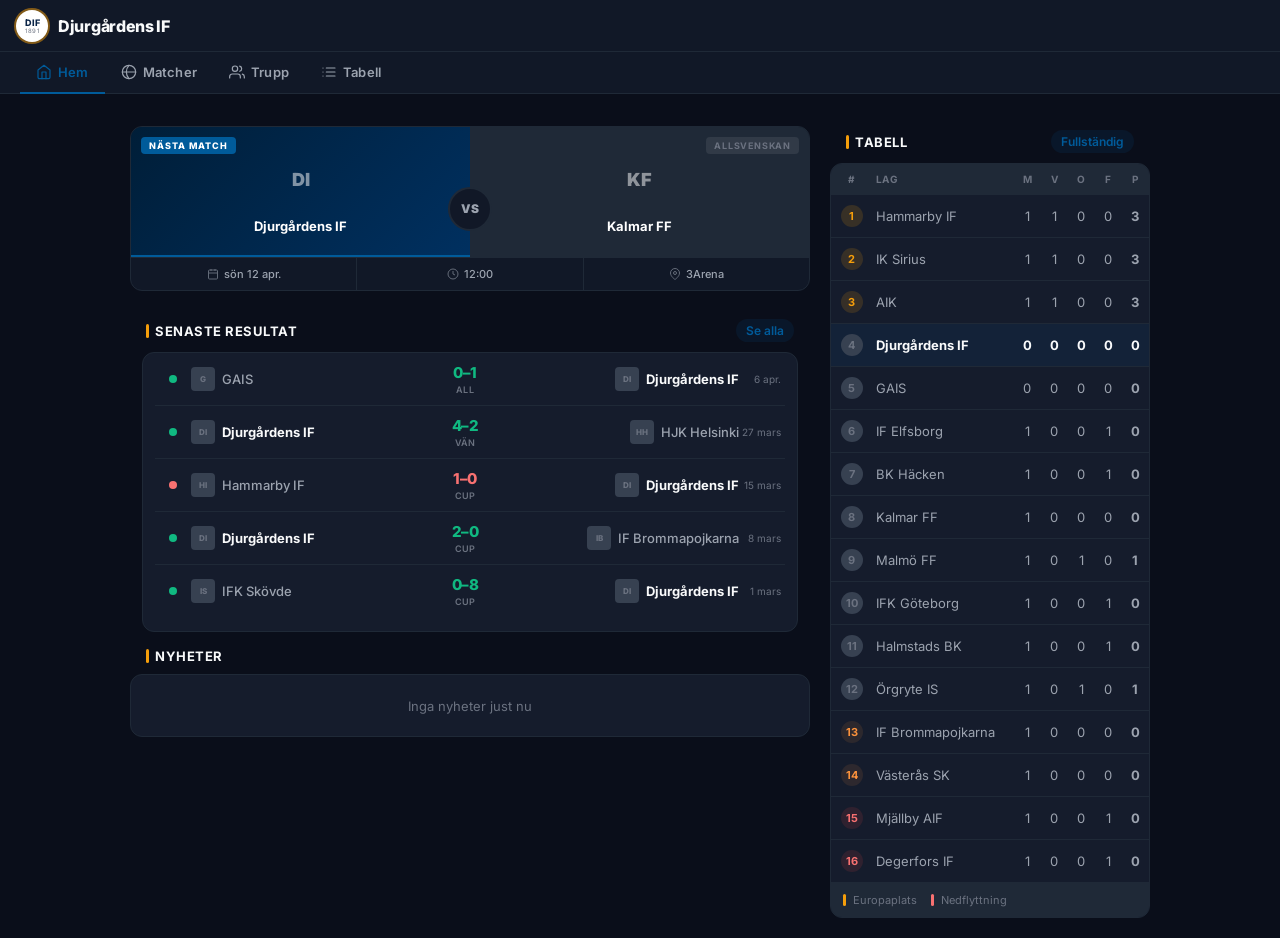
==== commit a009da80: "Update index.html" ====
--- a/index.html
+++ b/index.html
@@ -664,7 +664,7 @@
           <span class="${m.isHome?'rc-dif':'rc-opp'}">${m.home}</span>
         </div>
         <div class="rc-score-wrap">
-          <span class="rc-score">${m.ds}–${m.os}</span>
+          <span class="rc-score">${m.hs}–${m.as}</span>
           <span class="rc-comp">${compShort}</span>
         </div>
         <div class="rc-team-side right">
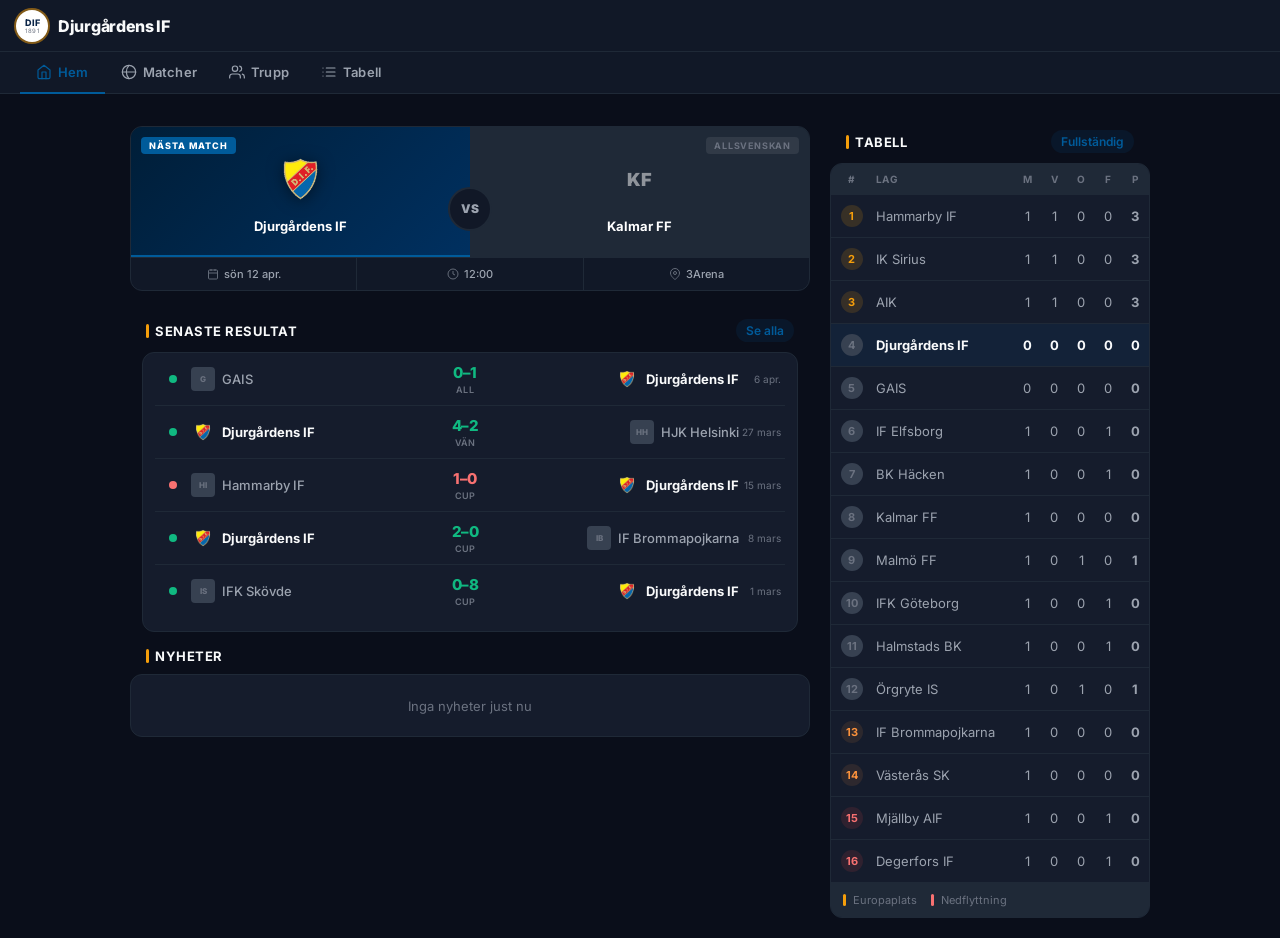
==== commit 6e2bd76d: "Update Update" ====
--- a/index.html
+++ b/index.html
@@ -394,9 +394,9 @@
 // Klubbloggor – verifierade URLs
 const TEAM_LOGOS = {
   // Verifierade TheSportsDB-badges
-  'Djurgårdens IF':    'https://r2.thesportsdb.com/images/media/team/badge/nxiwwo1717762932.png',
-  'Djurgarden':        'https://r2.thesportsdb.com/images/media/team/badge/nxiwwo1717762932.png',
-  'Djurgaarden':       'https://r2.thesportsdb.com/images/media/team/badge/nxiwwo1717762932.png',
+  'Djurgårdens IF':    '[data-uri]',
+  'Djurgarden':        '[data-uri]',
+  'Djurgaarden':       '[data-uri]',
   'AIK':               'https://r2.thesportsdb.com/images/media/team/badge/p7r6ou1542132891.png',
   // Officiella klubbloggor via favicon-tjänst (64px, alltid tillgänglig)
   'Hammarby IF':       'https://www.google.com/s2/favicons?domain=hammarbyfotboll.se&sz=128',
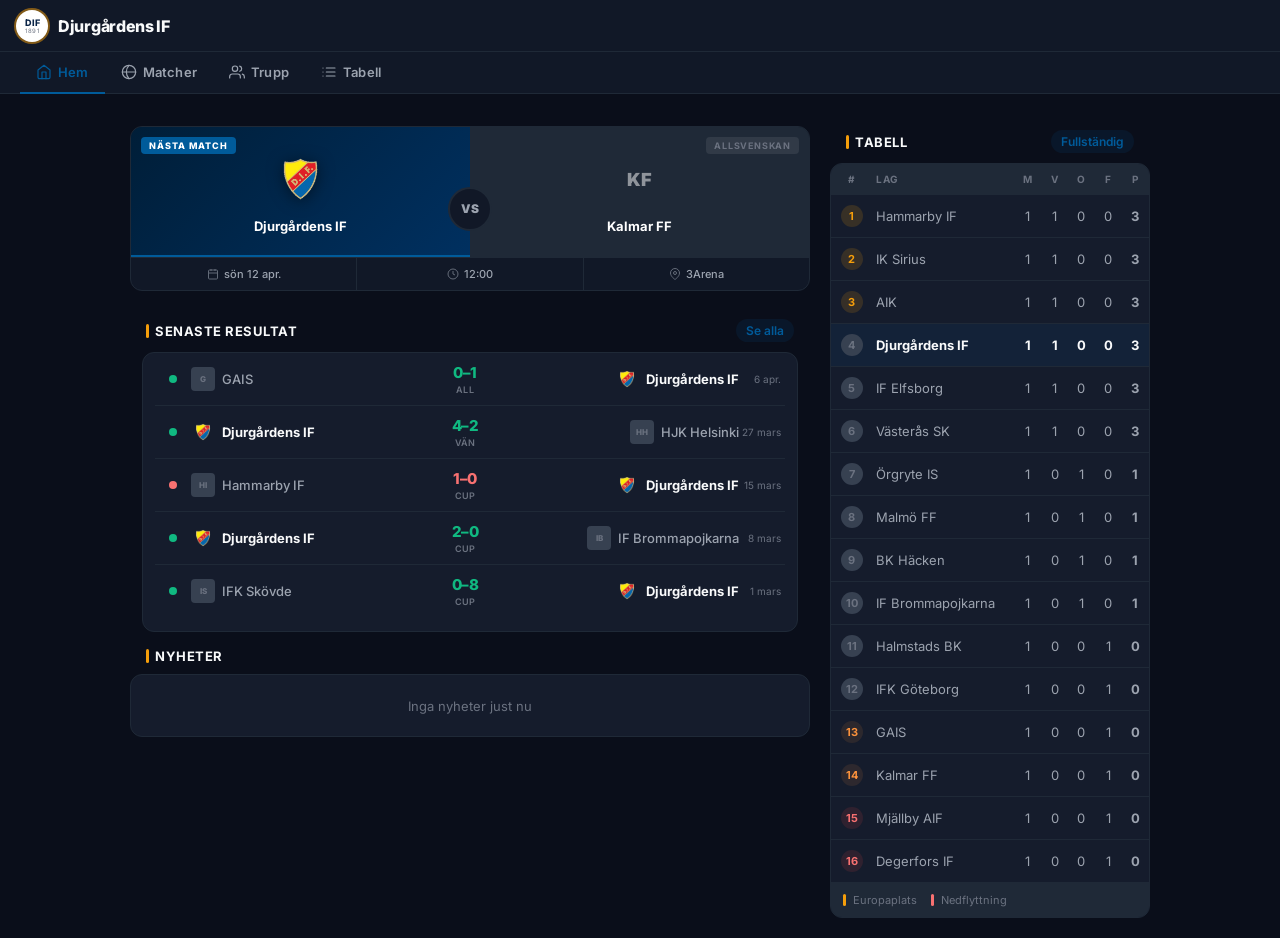
==== commit 8fd5d21e: "update update" ====
--- a/index.html
+++ b/index.html
@@ -380,7 +380,7 @@
 const TSDB       = 'https://www.thesportsdb.com/api/v1/json/3';
 const WORKER     = 'https://dif-proxy.r-robertjohansson.workers.dev';
 const CACHE_TTL  = 3 * 60 * 1000; // 3 min – matches update fast after a game
-const CACHE_VER  = 'v6'; // bump this to clear all caches
+const CACHE_VER  = 'v7'; // bump this to clear all caches
 
 // Clear stale cache on version mismatch
 if(localStorage.getItem('dif_cache_ver') !== CACHE_VER) {
@@ -1068,24 +1068,24 @@
 
 // ── FALLBACK TABLE (Allsvenskan 2026 – uppdateras via API) ──────────────────
 const FALLBACK_TABLE = [
-  {intRank:'1', strTeam:'Hammarby IF',       intPlayed:'1',intWin:'1',intDraw:'0',intLoss:'0',intPoints:'3',strTeamBadge:''},
-  {intRank:'2', strTeam:'IK Sirius',          intPlayed:'1',intWin:'1',intDraw:'0',intLoss:'0',intPoints:'3',strTeamBadge:''},
-  {intRank:'3', strTeam:'AIK',                intPlayed:'1',intWin:'1',intDraw:'0',intLoss:'0',intPoints:'3',strTeamBadge:''},
-  {intRank:'4', strTeam:'Djurgårdens IF',      intPlayed:'0',intWin:'0',intDraw:'0',intLoss:'0',intPoints:'0',strTeamBadge:''},
-  {intRank:'5', strTeam:'GAIS',               intPlayed:'0',intWin:'0',intDraw:'0',intLoss:'0',intPoints:'0',strTeamBadge:''},
-  {intRank:'6', strTeam:'IF Elfsborg',        intPlayed:'1',intWin:'0',intDraw:'0',intLoss:'1',intPoints:'0',strTeamBadge:''},
-  {intRank:'7', strTeam:'BK Häcken',          intPlayed:'1',intWin:'0',intDraw:'0',intLoss:'1',intPoints:'0',strTeamBadge:''},
-  {intRank:'8', strTeam:'Kalmar FF',          intPlayed:'1',intWin:'0',intDraw:'0',intLoss:'0',intPoints:'0',strTeamBadge:''},
-  {intRank:'9', strTeam:'Malmö FF',           intPlayed:'1',intWin:'0',intDraw:'1',intLoss:'0',intPoints:'1',strTeamBadge:''},
-  {intRank:'10',strTeam:'IFK Göteborg',       intPlayed:'1',intWin:'0',intDraw:'0',intLoss:'1',intPoints:'0',strTeamBadge:''},
-  {intRank:'11',strTeam:'Halmstads BK',       intPlayed:'1',intWin:'0',intDraw:'0',intLoss:'1',intPoints:'0',strTeamBadge:''},
-  {intRank:'12',strTeam:'Örgryte IS',         intPlayed:'1',intWin:'0',intDraw:'1',intLoss:'0',intPoints:'1',strTeamBadge:''},
-  {intRank:'13',strTeam:'IF Brommapojkarna',  intPlayed:'1',intWin:'0',intDraw:'0',intLoss:'0',intPoints:'0',strTeamBadge:''},
-  {intRank:'14',strTeam:'Västerås SK',        intPlayed:'1',intWin:'0',intDraw:'0',intLoss:'0',intPoints:'0',strTeamBadge:''},
-  {intRank:'15',strTeam:'Mjällby AIF',        intPlayed:'1',intWin:'0',intDraw:'0',intLoss:'1',intPoints:'0',strTeamBadge:''},
-  {intRank:'16',strTeam:'Degerfors IF',       intPlayed:'1',intWin:'0',intDraw:'0',intLoss:'1',intPoints:'0',strTeamBadge:''},
+  // Omgång 1 – alla resultat spelade 4-6 april 2026
+  {intRank:'1', strTeam:'Hammarby IF',       intPlayed:'1',intWin:'1',intDraw:'0',intLoss:'0',intGoalsFor:'3',intGoalsAgainst:'0',intPoints:'3',strTeamBadge:''},
+  {intRank:'2', strTeam:'IK Sirius',          intPlayed:'1',intWin:'1',intDraw:'0',intLoss:'0',intGoalsFor:'3',intGoalsAgainst:'0',intPoints:'3',strTeamBadge:''},
+  {intRank:'3', strTeam:'AIK',                intPlayed:'1',intWin:'1',intDraw:'0',intLoss:'0',intGoalsFor:'1',intGoalsAgainst:'0',intPoints:'3',strTeamBadge:''},
+  {intRank:'4', strTeam:'Djurgårdens IF',      intPlayed:'1',intWin:'1',intDraw:'0',intLoss:'0',intGoalsFor:'1',intGoalsAgainst:'0',intPoints:'3',strTeamBadge:''},
+  {intRank:'5', strTeam:'IF Elfsborg',        intPlayed:'1',intWin:'1',intDraw:'0',intLoss:'0',intGoalsFor:'2',intGoalsAgainst:'0',intPoints:'3',strTeamBadge:''},
+  {intRank:'6', strTeam:'Västerås SK',        intPlayed:'1',intWin:'1',intDraw:'0',intLoss:'0',intGoalsFor:'1',intGoalsAgainst:'0',intPoints:'3',strTeamBadge:''},
+  {intRank:'7', strTeam:'Örgryte IS',         intPlayed:'1',intWin:'0',intDraw:'1',intLoss:'0',intGoalsFor:'0',intGoalsAgainst:'0',intPoints:'1',strTeamBadge:''},
+  {intRank:'8', strTeam:'Malmö FF',           intPlayed:'1',intWin:'0',intDraw:'1',intLoss:'0',intGoalsFor:'0',intGoalsAgainst:'0',intPoints:'1',strTeamBadge:''},
+  {intRank:'9', strTeam:'BK Häcken',          intPlayed:'1',intWin:'0',intDraw:'1',intLoss:'0',intGoalsFor:'2',intGoalsAgainst:'2',intPoints:'1',strTeamBadge:''},
+  {intRank:'10',strTeam:'IF Brommapojkarna',  intPlayed:'1',intWin:'0',intDraw:'1',intLoss:'0',intGoalsFor:'2',intGoalsAgainst:'2',intPoints:'1',strTeamBadge:''},
+  {intRank:'11',strTeam:'Halmstads BK',       intPlayed:'1',intWin:'0',intDraw:'0',intLoss:'1',intGoalsFor:'0',intGoalsAgainst:'1',intPoints:'0',strTeamBadge:''},
+  {intRank:'12',strTeam:'IFK Göteborg',       intPlayed:'1',intWin:'0',intDraw:'0',intLoss:'1',intGoalsFor:'0',intGoalsAgainst:'2',intPoints:'0',strTeamBadge:''},
+  {intRank:'13',strTeam:'GAIS',               intPlayed:'1',intWin:'0',intDraw:'0',intLoss:'1',intGoalsFor:'0',intGoalsAgainst:'1',intPoints:'0',strTeamBadge:''},
+  {intRank:'14',strTeam:'Kalmar FF',          intPlayed:'1',intWin:'0',intDraw:'0',intLoss:'1',intGoalsFor:'0',intGoalsAgainst:'1',intPoints:'0',strTeamBadge:''},
+  {intRank:'15',strTeam:'Mjällby AIF',        intPlayed:'1',intWin:'0',intDraw:'0',intLoss:'1',intGoalsFor:'0',intGoalsAgainst:'3',intPoints:'0',strTeamBadge:''},
+  {intRank:'16',strTeam:'Degerfors IF',       intPlayed:'1',intWin:'0',intDraw:'0',intLoss:'1',intGoalsFor:'0',intGoalsAgainst:'3',intPoints:'0',strTeamBadge:''},
 ];
-
 // ── FALLBACK SQUAD ────────────────────────────────────────────
 const FALLBACK_SQUAD = [
   {id:'f1',name:'Jacob Rinne',pos:'Goalkeeper',nat:'Sweden',num:'1',img:''},
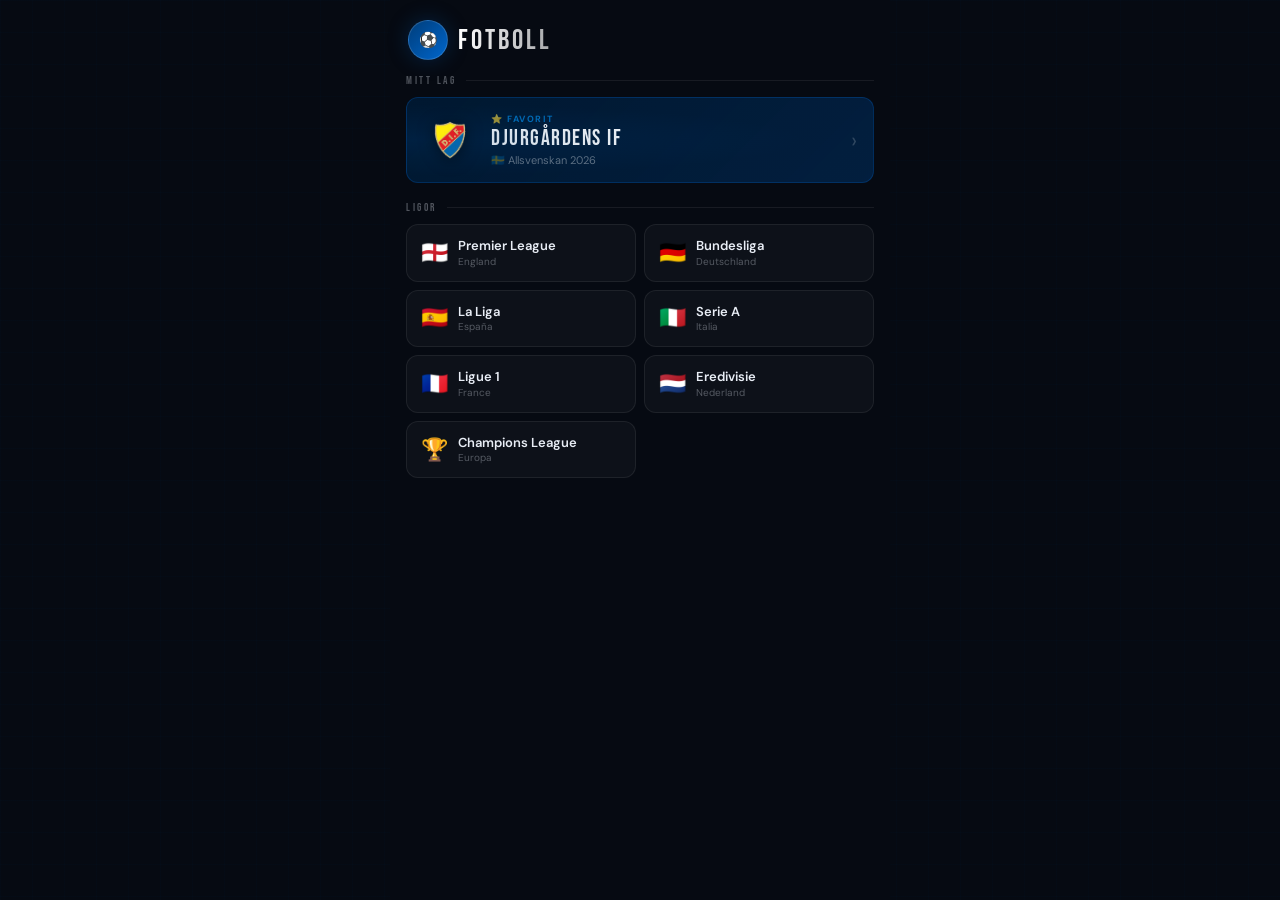
==== commit 96114cd5: "Update index.html" ====
--- a/index.html
+++ b/index.html
@@ -1,1051 +1,1101 @@
 <!DOCTYPE html>
-<html lang="sv" data-theme="dark">
+<html lang="sv">
 <head>
 <meta charset="UTF-8">
-<meta name="viewport" content="width=device-width, initial-scale=1.0, viewport-fit=cover">
-<meta name="theme-color" content="#0a0e1a">
-<title>Djurgårdens IF</title>
-<link href="https://fonts.googleapis.com/css2?family=Inter:wght@400;500;600;700;800;900&display=swap" rel="stylesheet">
+<meta name="viewport" content="width=device-width,initial-scale=1,viewport-fit=cover">
+<title>Football</title>
+<link rel="preconnect" href="https://fonts.googleapis.com">
+<link href="https://fonts.googleapis.com/css2?family=Bebas+Neue&family=DM+Sans:wght@300;400;500;600;700&family=DM+Mono:wght@400;500&display=swap" rel="stylesheet">
 <style>
 *{box-sizing:border-box;margin:0;padding:0;-webkit-tap-highlight-color:transparent}
 :root{
-  --blue:#1a56db;--dif:#005B9A;--accent:#f59e0b;--green:#10b981;--red:#ef4444;--gray:#6b7280;
-  --bg:#0a0e1a;--bg2:#111827;--bg3:#1f2937;--bg4:#374151;
-  --surface:#151c2c;--surface2:#1a2236;
-  --border:#1f2937;--border2:#2d3748;
-  --text:#f9fafb;--text2:#9ca3af;--text3:#6b7280;
-  --nav:60px;--safe:env(safe-area-inset-bottom,0px);
-  --r:12px;--r2:8px;--r3:6px;
-  --shadow:0 4px 24px rgba(0,0,0,.5);
-}
-
-html{font-size:15px;-webkit-text-size-adjust:100%}
-body{font-family:'Inter',system-ui,sans-serif;background:var(--bg);color:var(--text);min-height:100dvh;padding-bottom:calc(var(--nav) + var(--safe));overflow-x:hidden;-webkit-font-smoothing:antialiased}
-a{text-decoration:none;color:inherit}
-button{cursor:pointer;font-family:inherit;border:none;background:none;color:inherit}
-img{display:block;max-width:100%}
-
-/* TOPBAR */
-.topbar{position:sticky;top:0;z-index:200;height:52px;background:var(--bg2);border-bottom:1px solid var(--border);display:flex;align-items:center;justify-content:space-between;padding:0 16px;backdrop-filter:blur(12px)}
-.topbar-logo{display:flex;align-items:center;gap:10px}
-.logo-badge{width:32px;height:32px;background:#fff;border-radius:50%;display:flex;flex-direction:column;align-items:center;justify-content:center;flex-shrink:0;box-shadow:0 0 0 2px rgba(245,158,11,.5)}
-.logo-badge b{font-size:9px;font-weight:800;color:#0a2447;line-height:1}
-.logo-badge small{font-size:6px;color:#6b7280;letter-spacing:.5px}
-.topbar-name{font-size:16px;font-weight:800;letter-spacing:-.3px}
-.topbar-right{display:flex;gap:8px}
-.icon-btn{width:34px;height:34px;border-radius:50%;background:var(--bg3);display:flex;align-items:center;justify-content:center;font-size:15px;color:var(--text2);transition:background .15s}
-.icon-btn:active{background:var(--bg4)}
-
-/* BOTTOM NAV */
-.bottom-nav{position:fixed;bottom:0;left:0;right:0;z-index:200;height:calc(var(--nav) + var(--safe));padding-bottom:var(--safe);background:var(--bg2);border-top:1px solid var(--border);display:flex;align-items:stretch}
-.nav-btn{flex:1;display:flex;flex-direction:column;align-items:center;justify-content:center;gap:3px;color:var(--text3);font-size:10px;font-weight:600;letter-spacing:.2px;transition:color .15s;padding:8px 0;position:relative}
-.nav-btn svg{width:22px;height:22px;stroke:currentColor;fill:none;stroke-width:1.8;stroke-linecap:round;stroke-linejoin:round}
-.nav-btn.active{color:var(--dif)}
-.nav-btn.active::after{content:'';position:absolute;top:0;left:50%;transform:translateX(-50%);width:32px;height:2px;background:var(--dif);border-radius:0 0 4px 4px}
-
-/* PAGES */
-.page{display:none;min-height:60vh}
-.page.active{display:block}
-
-/* ── HOME ── */
-.hero-card{margin:12px;border-radius:var(--r);overflow:hidden;position:relative;background:var(--bg2);border:1px solid var(--border)}
-/* Top strip: DIF blue left, opponent right */
-.hero-split{display:grid;grid-template-columns:1fr 1fr;min-height:130px}
-.hero-home{background:linear-gradient(135deg,#001e38 0%,#003060 100%);display:flex;flex-direction:column;align-items:center;justify-content:center;gap:10px;padding:20px 12px;position:relative}
-.hero-away{background:var(--bg3);display:flex;flex-direction:column;align-items:center;justify-content:center;gap:10px;padding:20px 12px;position:relative}
-/* Center VS badge */
-.hero-center{position:absolute;left:50%;top:50%;transform:translate(-50%,-50%);z-index:10;background:var(--bg2);border:2px solid var(--border);border-radius:50%;width:44px;height:44px;display:flex;align-items:center;justify-content:center;font-size:12px;font-weight:900;color:var(--text2);letter-spacing:.5px}
-.hero-team-logo{width:60px;height:60px;display:flex;align-items:center;justify-content:center;flex-shrink:0}
-.hero-team-logo img{width:60px;height:60px;object-fit:contain;filter:drop-shadow(0 2px 8px rgba(0,0,0,.5))}
-.hero-team-ini{font-size:18px;font-weight:900;color:rgba(255,255,255,.5)}
-.hero-team-name{font-size:13px;font-weight:700;color:#fff;text-align:center;line-height:1.2}
-/* DIF highlight */
-.hero-home::after{content:'';position:absolute;bottom:0;left:0;right:0;height:2px;background:var(--dif)}
-/* Bottom meta bar */
-.hero-meta{display:flex;align-items:center;justify-content:center;gap:0;border-top:1px solid var(--border)}
-.hero-meta-item{flex:1;display:flex;align-items:center;justify-content:center;gap:5px;padding:9px 8px;font-size:11px;color:var(--text2);font-weight:500;border-right:1px solid var(--border)}
-.hero-meta-item:last-child{border-right:none}
-.hero-meta-item svg{width:12px;height:12px;stroke:currentColor;fill:none;stroke-width:2;flex-shrink:0;opacity:.6}
-/* Label pill */
-.hero-label{position:absolute;top:10px;left:10px;background:var(--dif);color:#fff;font-size:9px;font-weight:800;letter-spacing:1px;text-transform:uppercase;padding:3px 8px;border-radius:4px}
-.hero-comp-pill{position:absolute;top:10px;right:10px;background:rgba(255,255,255,.08);color:var(--text3);font-size:9px;font-weight:700;letter-spacing:.8px;text-transform:uppercase;padding:3px 8px;border-radius:4px}
-
-/* SECTION */
-.section-hd{display:flex;align-items:center;justify-content:space-between;padding:16px 16px 10px}
-.section-title{font-size:13px;font-weight:700;color:var(--text);text-transform:uppercase;letter-spacing:.5px;display:flex;align-items:center;gap:6px}
-.section-title::before{content:'';width:3px;height:14px;background:var(--accent);border-radius:2px;display:block}
-.see-all{font-size:12px;color:var(--dif);font-weight:600;padding:4px 10px;background:rgba(0,91,154,.12);border-radius:20px}
-
-/* RESULTS SCROLL */
-/* ── RESULTS ROW (horizontal scroll) ─────────────────────────── */
-.results-row{display:flex;gap:0;padding:0 12px 14px;overflow-x:auto;-webkit-overflow-scrolling:touch;scrollbar-width:none;flex-direction:column}
-.results-row::-webkit-scrollbar{display:none}
-
-/* Each result as a horizontal row like FotMob/screenshot */
-.result-chip{display:flex;align-items:center;gap:0;padding:10px 0;border-bottom:1px solid var(--border);position:relative;cursor:default}
-.result-chip:last-child{border-bottom:none}
-
-/* Result indicator on left */
-.rc-indicator{width:36px;flex-shrink:0;display:flex;align-items:center;justify-content:center}
-.rc-ind-dot{width:8px;height:8px;border-radius:50%}
-.result-chip.win .rc-ind-dot{background:var(--green)}
-.result-chip.loss .rc-ind-dot{background:#f87171}
-.result-chip.draw .rc-ind-dot{background:var(--text3)}
-
-/* Teams + score row */
-.rc-body{flex:1;display:flex;align-items:center;gap:8px;min-width:0}
-.rc-team-side{flex:1;display:flex;align-items:center;gap:7px;min-width:0}
-.rc-team-side.right{flex-direction:row-reverse;justify-content:flex-start}
-.rc-logo{width:24px;height:24px;flex-shrink:0;object-fit:contain}
-.rc-logo-ini{width:24px;height:24px;border-radius:4px;background:var(--bg4);display:flex;align-items:center;justify-content:center;font-size:8px;font-weight:800;color:var(--text3);flex-shrink:0}
-.rc-opp{font-size:13px;color:var(--text2);font-weight:500;white-space:nowrap;overflow:hidden;text-overflow:ellipsis}
-.rc-dif{font-size:13px;font-weight:700;color:var(--text)}
-
-/* Score in center */
-.rc-score-wrap{display:flex;flex-direction:column;align-items:center;flex-shrink:0;width:52px}
-.rc-score{font-size:15px;font-weight:800;letter-spacing:-.5px;color:var(--text)}
-.result-chip.win .rc-score{color:var(--green)}
-.result-chip.loss .rc-score{color:#f87171}
-.rc-comp{font-size:9px;color:var(--text3);font-weight:600;text-transform:uppercase;letter-spacing:.3px;margin-top:2px}
-
-/* Date on right */
-.rc-date{width:46px;flex-shrink:0;font-size:10px;color:var(--text3);text-align:right;padding-right:4px;line-height:1.3}
-
-/* MATCH CARD */
-.match-card{background:var(--surface);border-radius:0;margin:0;border:none;border-bottom:1px solid var(--border);overflow:hidden;position:relative}
-.match-card:last-child{border-bottom:none}
-.match-card-bar{display:none}
-.mc-top{display:flex;align-items:center;gap:8px;padding:9px 14px 6px}
-.mc-comp{flex:1;font-size:11px;color:var(--text3);font-weight:600;text-transform:uppercase;letter-spacing:.3px}
-.mc-date{font-size:11px;color:var(--text3)}
-.badge{font-size:10px;font-weight:700;padding:2px 8px;border-radius:4px;letter-spacing:.3px}
-.badge-ft{background:var(--bg3);color:var(--text3)}
-.badge-live{background:rgba(239,68,68,.15);color:#f87171;display:flex;align-items:center;gap:4px}
-/* Hero live overlay */
-.hero-live-banner{background:#ef4444;color:#fff;font-size:11px;font-weight:800;letter-spacing:1.5px;text-transform:uppercase;padding:6px 14px;display:flex;align-items:center;justify-content:center;gap:7px}
-.hero-live-score{font-family:monospace;font-size:15px;font-weight:900;letter-spacing:-0.5px;background:rgba(0,0,0,.2);padding:1px 8px;border-radius:4px}
-.badge-ns{background:rgba(0,91,154,.15);color:#60a5fa}
-.live-dot{width:6px;height:6px;border-radius:50%;background:#f87171;animation:pulse 1s infinite}
-@keyframes pulse{0%,100%{opacity:1}50%{opacity:.3}}
+  --bg:#060A12;--bg2:#0A1020;--bg3:#0D1628;--bg4:#141e30;
+  --border:rgba(255,255,255,.07);--border2:rgba(255,255,255,.13);
+  --text:#E8EDF5;--text2:rgba(232,237,245,.72);--text3:rgba(232,237,245,.33);
+  --dif:#003D7A;--dif2:#0066CC;--gold:#F5C842;--green:#10B981;--red:#EF4444;
+  --r:12px;--r2:8px;
+  --font:'DM Sans',sans-serif;--mono:'DM Mono',monospace;--display:'Bebas Neue',sans-serif;
+}
+body{font-family:var(--font);background:var(--bg);color:var(--text);min-height:100vh;max-width:480px;margin:0 auto;-webkit-font-smoothing:antialiased;overflow-x:hidden}
+body::before{content:'';position:fixed;inset:0;background-image:linear-gradient(rgba(0,61,122,.04) 1px,transparent 1px),linear-gradient(90deg,rgba(0,61,122,.04) 1px,transparent 1px);background-size:32px 32px;pointer-events:none;z-index:0}
+body::after{content:'';position:fixed;top:-100px;left:50%;transform:translateX(-50%);width:500px;height:320px;background:radial-gradient(ellipse,rgba(0,40,100,.22) 0%,transparent 70%);pointer-events:none;z-index:0}
+
+/* ── VIEWS ── */
+.view{display:none;min-height:100vh;position:relative;z-index:1}
+.view.active{display:block}
+@keyframes fadeIn{from{opacity:0;transform:translateY(8px)}to{opacity:1;transform:none}}
+.fade-in{animation:fadeIn .25s ease both}
+@keyframes shimmer{0%{background-position:200% 0}100%{background-position:-200% 0}}
+@keyframes pulse{0%,100%{opacity:1;transform:scale(1)}50%{opacity:.35;transform:scale(.6)}}
+.sk{background:linear-gradient(90deg,var(--bg3) 25%,var(--bg4) 50%,var(--bg3) 75%);background-size:200% 100%;animation:shimmer 1.5s infinite}
+.sk-t{height:12px;border-radius:4px;margin-bottom:8px}
+.sk-b{border-radius:var(--r2)}
+.empty{padding:1.5rem;text-align:center;color:var(--text3);font-size:13px}
+
+/* ══════════════ LANDING ══════════════ */
+#vLanding{background:var(--bg)}
+.land-header{padding:20px 18px 14px;display:flex;align-items:center;gap:10px}
+.land-logo{width:40px;height:40px;border-radius:50%;background:linear-gradient(135deg,var(--dif),var(--dif2));display:flex;align-items:center;justify-content:center;font-family:var(--display);font-size:15px;color:#fff;border:1.5px solid rgba(255,255,255,.15);box-shadow:0 0 20px rgba(0,61,122,.45);flex-shrink:0}
+.land-title{font-family:var(--display);font-size:28px;letter-spacing:3px;background:linear-gradient(90deg,#fff,rgba(255,255,255,.65));-webkit-background-clip:text;-webkit-text-fill-color:transparent}
+
+/* DIF featured card */
+.land-section{padding:0 16px 18px}
+.land-divider{font-family:var(--display);font-size:11px;letter-spacing:2.5px;color:var(--text3);display:flex;align-items:center;gap:10px;margin-bottom:10px}
+.land-divider::after{content:'';flex:1;height:1px;background:var(--border)}
+.feat-card{display:flex;align-items:center;gap:14px;padding:15px 16px;background:linear-gradient(135deg,rgba(0,25,50,.95) 0%,rgba(0,48,100,.55) 100%);border:1px solid rgba(0,102,204,.28);border-radius:var(--r);cursor:pointer;transition:border-color .2s,transform .12s;position:relative;overflow:hidden}
+.feat-card::before{content:'';position:absolute;inset:0;background:radial-gradient(ellipse at 0 50%,rgba(0,61,122,.22) 0%,transparent 60%);pointer-events:none}
+.feat-card:active{transform:scale(.985)}
+.feat-card:hover{border-color:rgba(0,102,204,.55)}
+.feat-logo{width:54px;height:54px;object-fit:contain;flex-shrink:0;filter:drop-shadow(0 2px 8px rgba(0,0,0,.5))}
+.feat-info{flex:1;min-width:0}
+.feat-tag{font-size:9px;font-weight:700;color:rgba(0,153,255,.65);text-transform:uppercase;letter-spacing:1.5px;margin-bottom:3px}
+.feat-name{font-family:var(--display);font-size:22px;letter-spacing:1.5px;color:#fff;line-height:1}
+.feat-sub{font-size:11px;color:rgba(255,255,255,.38);margin-top:3px}
+.feat-arrow{color:rgba(255,255,255,.18);font-size:22px;flex-shrink:0}
+
+/* League grid */
+.leagues-grid{display:grid;grid-template-columns:1fr 1fr;gap:8px}
+.league-card{padding:13px 14px;background:rgba(255,255,255,.03);border:1px solid var(--border);border-radius:var(--r);cursor:pointer;transition:all .18s;display:flex;align-items:center;gap:10px}
+.league-card:active{transform:scale(.97)}
+.league-card:hover{background:rgba(255,255,255,.065);border-color:var(--border2)}
+.lg-flag{font-size:22px;flex-shrink:0;line-height:1}
+.lg-info{min-width:0}
+.lg-name{font-size:13px;font-weight:600;color:var(--text);line-height:1.2;white-space:nowrap;overflow:hidden;text-overflow:ellipsis}
+.lg-country{font-size:10px;color:var(--text3);margin-top:1px}
+
+/* ══════════════ TEAMS ══════════════ */
+#vTeams{background:var(--bg)}
+.page-hd{display:flex;align-items:center;gap:10px;padding:12px 16px;background:rgba(6,10,18,.92);backdrop-filter:blur(14px);border-bottom:1px solid var(--border);position:sticky;top:0;z-index:100}
+.back-btn{width:36px;height:36px;border-radius:50%;background:rgba(255,255,255,.05);border:1px solid var(--border);display:flex;align-items:center;justify-content:center;color:var(--text2);cursor:pointer;flex-shrink:0;font-size:18px;transition:background .15s;user-select:none}
+.back-btn:hover{background:rgba(255,255,255,.1)}
+.phd-flag{font-size:20px;flex-shrink:0}
+.phd-title{font-family:var(--display);font-size:20px;letter-spacing:2px;color:var(--text);flex:1;white-space:nowrap;overflow:hidden;text-overflow:ellipsis}
+
+.teams-grid{display:grid;grid-template-columns:repeat(3,1fr);gap:8px;padding:14px}
+.team-card{display:flex;flex-direction:column;align-items:center;gap:7px;padding:13px 8px 12px;background:rgba(255,255,255,.03);border:1px solid var(--border);border-radius:var(--r);cursor:pointer;transition:all .18s;text-align:center}
+.team-card:active{transform:scale(.95)}
+.team-card:hover{background:rgba(255,255,255,.07);border-color:var(--border2)}
+.team-card.loading{cursor:default;pointer-events:none}
+.tc-wrap{width:50px;height:50px;display:flex;align-items:center;justify-content:center}
+.tc-wrap img{width:50px;height:50px;object-fit:contain;filter:drop-shadow(0 1px 5px rgba(0,0,0,.4))}
+.tc-ini{font-family:var(--display);font-size:17px;color:var(--text3)}
+.tc-name{font-size:11px;font-weight:600;color:var(--text2);line-height:1.3;word-break:break-word}
+
+/* ══════════════ DETAIL ══════════════ */
+#vDetail{background:var(--bg);padding-bottom:72px}
+.det-hd{display:flex;align-items:center;gap:10px;padding:12px 16px 10px;background:rgba(6,10,18,.93);backdrop-filter:blur(14px);border-bottom:1px solid var(--border);position:sticky;top:0;z-index:100}
+#detCrest{width:28px;height:28px;object-fit:contain;flex-shrink:0}
+.det-name{font-family:var(--display);font-size:18px;letter-spacing:1.5px;color:var(--text);flex:1;overflow:hidden;text-overflow:ellipsis;white-space:nowrap}
+.live-pill{display:flex;align-items:center;gap:4px;background:rgba(239,68,68,.15);border:1px solid rgba(239,68,68,.28);padding:3px 8px;border-radius:20px;font-size:10px;font-weight:700;color:#f87171;letter-spacing:.5px;flex-shrink:0}
+.lpulse{width:6px;height:6px;border-radius:50%;background:#ef4444;animation:pulse 1.4s infinite}
+
+/* Pages */
+.page{display:none;position:relative;z-index:1}.page.active{display:block}
+
+/* Bottom nav */
+.bot-nav{position:fixed;bottom:0;left:50%;transform:translateX(-50%);width:100%;max-width:480px;display:flex;background:rgba(6,10,18,.95);backdrop-filter:blur(14px);border-top:1px solid var(--border);z-index:200;padding-bottom:env(safe-area-inset-bottom)}
+.nav-btn{flex:1;display:flex;flex-direction:column;align-items:center;gap:3px;padding:10px 0 7px;font-family:var(--font);font-size:10px;font-weight:600;letter-spacing:.5px;color:var(--text3);background:none;border:none;cursor:pointer;transition:color .18s;text-transform:uppercase}
+.nav-btn svg{width:20px;height:20px;stroke:currentColor;fill:none;stroke-width:1.5}
+.nav-btn.active{color:var(--gold)}
+
+/* Section head */
+.sec-hd{display:flex;align-items:center;justify-content:space-between;padding:16px 16px 8px}
+.sec-title{font-family:var(--display);font-size:18px;letter-spacing:2px;color:var(--text);display:flex;align-items:center;gap:8px}
+.sec-title::before{content:'';width:3px;height:16px;background:linear-gradient(180deg,var(--gold),var(--dif));border-radius:2px}
+.see-all{font-size:11px;color:var(--dif2);font-weight:600;background:none;border:none;cursor:pointer;letter-spacing:.4px;text-transform:uppercase}
+
+/* Hero */
+.hero{margin:12px;border-radius:var(--r);overflow:hidden;background:linear-gradient(145deg,#0A1628,#0D2040 50%,#0A1628);border:1px solid rgba(0,102,204,.22);position:relative}
+.hero::before{content:'';position:absolute;inset:0;background:radial-gradient(ellipse at 50% 0,rgba(0,61,122,.38) 0%,transparent 65%);pointer-events:none}
+.hero-live-bar{background:#ef4444;color:#fff;font-size:11px;font-weight:800;letter-spacing:1.5px;text-transform:uppercase;padding:7px 16px;display:flex;align-items:center;justify-content:center;gap:8px}
+.hlive-score{font-family:var(--mono);font-size:16px;background:rgba(0,0,0,.2);padding:2px 10px;border-radius:4px}
+.hero-split{display:grid;grid-template-columns:1fr 1fr;min-height:122px;position:relative;z-index:1}
+.hteam{display:flex;flex-direction:column;align-items:center;justify-content:center;gap:8px;padding:18px 12px;position:relative}
+.hteam.home{background:linear-gradient(135deg,rgba(0,28,54,.85),rgba(0,45,90,.6))}
+.hteam.home::after{content:'';position:absolute;bottom:0;left:0;right:0;height:2px;background:var(--dif2)}
+.hteam.away{background:rgba(255,255,255,.025)}
+.h-vs{position:absolute;left:50%;top:50%;transform:translate(-50%,-50%);z-index:10;background:var(--bg2);border:2px solid var(--border2);border-radius:50%;width:42px;height:42px;display:flex;align-items:center;justify-content:center;font-family:var(--display);font-size:12px;letter-spacing:1px;color:var(--text3)}
+.h-logo{width:55px;height:55px;display:flex;align-items:center;justify-content:center}
+.h-logo img{width:55px;height:55px;object-fit:contain;filter:drop-shadow(0 2px 8px rgba(0,0,0,.5))}
+.h-ini{font-family:var(--display);font-size:18px;color:rgba(255,255,255,.35)}
+.h-name{font-size:12px;font-weight:700;color:#fff;text-align:center;line-height:1.2}
+.hteam.away .h-name{color:rgba(255,255,255,.62)}
+.h-label{position:absolute;top:8px;left:8px;background:var(--dif);color:#fff;font-size:9px;font-weight:800;letter-spacing:1.5px;text-transform:uppercase;padding:3px 7px;border-radius:4px}
+.h-comp{position:absolute;top:8px;right:8px;background:rgba(255,255,255,.07);color:var(--text3);font-size:9px;font-weight:700;letter-spacing:.8px;text-transform:uppercase;padding:3px 7px;border-radius:4px}
+.hero-meta{display:flex;border-top:1px solid var(--border);position:relative;z-index:1}
+.hm-item{flex:1;display:flex;align-items:center;justify-content:center;gap:5px;padding:9px 6px;font-size:11px;color:var(--text3);font-weight:500;border-right:1px solid var(--border)}
+.hm-item:last-child{border-right:none}
+.hm-item svg{width:11px;height:11px;stroke:currentColor;fill:none;stroke-width:2;opacity:.55}
+
+/* Results */
+.res-wrap{margin:0 12px;background:rgba(255,255,255,.02);border-radius:var(--r);border:1px solid var(--border);overflow:hidden}
+.res-row{display:flex;flex-direction:column;padding:2px 0}
+.rc{display:flex;align-items:center;padding:10px 0;border-bottom:1px solid var(--border)}
+.rc:last-child{border-bottom:none}
+.rc-dot-wrap{width:34px;flex-shrink:0;display:flex;align-items:center;justify-content:center}
+.rc-dot{width:8px;height:8px;border-radius:50%}
+.rc.win .rc-dot{background:var(--green);box-shadow:0 0 7px rgba(16,185,129,.45)}
+.rc.loss .rc-dot{background:#f87171;box-shadow:0 0 7px rgba(239,68,68,.35)}
+.rc.draw .rc-dot{background:var(--text3)}
+.rc-mid{flex:1;display:flex;align-items:center;gap:5px;min-width:0}
+.rc-side{flex:1;display:flex;align-items:center;gap:6px;min-width:0}
+.rc-side.r{flex-direction:row-reverse}
+.rc-li{width:22px;height:22px;object-fit:contain;flex-shrink:0}
+.rc-ini{width:22px;height:22px;border-radius:3px;background:var(--bg4);display:flex;align-items:center;justify-content:center;font-size:7px;font-weight:800;color:var(--text3);flex-shrink:0}
+.rc-tn{font-size:12px;color:var(--text2);white-space:nowrap;overflow:hidden;text-overflow:ellipsis;font-weight:500}
+.rc-tn.bold{color:var(--text);font-weight:700}
+.rc-sc-wrap{display:flex;flex-direction:column;align-items:center;flex-shrink:0;width:48px}
+.rc-sc{font-family:var(--mono);font-size:15px;font-weight:500;letter-spacing:-1px;line-height:1}
+.rc.win .rc-sc{color:var(--green)}.rc.loss .rc-sc{color:#f87171}
+.rc-cmp{font-size:9px;color:var(--text3);font-weight:600;text-transform:uppercase;letter-spacing:.3px;margin-top:1px}
+.rc-dt{width:42px;flex-shrink:0;font-size:10px;color:var(--text3);text-align:right;padding-right:10px;font-family:var(--mono)}
+
+/* Standings */
+.tbl-wrap{margin:0 12px;background:rgba(255,255,255,.02);border-radius:var(--r);border:1px solid var(--border);overflow:hidden}
+.tbl{width:100%;border-collapse:collapse;font-size:12px}
+.tbl th{padding:9px 7px;font-size:9px;font-weight:700;color:var(--text3);border-bottom:1px solid var(--border);text-align:center;text-transform:uppercase;letter-spacing:.6px;background:rgba(255,255,255,.018)}
+.tbl th:nth-child(2){text-align:left;padding-left:4px}
+.tbl td{padding:8px 7px;border-bottom:1px solid var(--border);color:var(--text2);text-align:center}
+.tbl td:nth-child(2){text-align:left;padding-left:4px}
+.tbl tr:last-child td{border-bottom:none}
+.tbl tr:hover td{background:rgba(255,255,255,.025)}
+.tbl tr.row-sel td{background:rgba(0,61,122,.14);color:var(--text);font-weight:700}
+.pos{width:22px;height:22px;border-radius:6px;display:inline-flex;align-items:center;justify-content:center;font-size:11px;font-weight:700;background:var(--bg4);color:var(--text3)}
+.pos.top{background:rgba(245,200,66,.12);color:var(--gold)}
+.pos.down{background:rgba(239,68,68,.1);color:#f87171}
+.pos.qual{background:rgba(251,146,60,.1);color:#fb923c}
+.tcell{display:flex;align-items:center;gap:5px}
+.tcell img{width:17px;height:17px;object-fit:contain;flex-shrink:0}
+.tbl-legend{display:flex;gap:10px;padding:9px 12px;border-top:1px solid var(--border);flex-wrap:wrap}
+.tl-item{font-size:10px;color:var(--text3);display:flex;align-items:center;gap:4px}
+.tl-item::before{content:'';width:8px;height:8px;border-radius:2px;flex-shrink:0}
+.tl-eu::before{background:rgba(245,200,66,.5)}.tl-q::before{background:rgba(251,146,60,.5)}.tl-d::before{background:rgba(239,68,68,.4)}
+
+/* Match cards */
+.mc-wrap{margin:10px 12px 0;background:rgba(255,255,255,.02);border-radius:var(--r);border:1px solid var(--border);overflow:hidden}
+.mc{border-bottom:1px solid var(--border)}
+.mc:last-child{border-bottom:none}
+.mc-top{display:flex;align-items:center;gap:8px;padding:9px 14px 4px}
+.mc-comp{font-size:9px;font-weight:700;color:var(--text3);text-transform:uppercase;letter-spacing:.6px;flex:1;overflow:hidden;text-overflow:ellipsis;white-space:nowrap}
+.mc-dt{font-size:10px;color:var(--text3);font-family:var(--mono);flex-shrink:0}
+.badge{font-size:9px;font-weight:700;letter-spacing:.4px;padding:3px 7px;border-radius:5px;flex-shrink:0}
+.b-ft{background:rgba(255,255,255,.07);color:var(--text3)}
+.b-ns{background:rgba(0,102,204,.14);color:var(--dif2)}
+.b-live{background:rgba(239,68,68,.14);color:#f87171;display:flex;align-items:center;gap:4px}
 .mc-teams{display:flex;align-items:center;gap:6px;padding:4px 14px 12px}
-.mc-team{flex:1;display:flex;align-items:center;gap:8px;min-width:0}
-.mc-team-r{flex-direction:row-reverse}
-.mc-logo{width:30px;height:30px;border-radius:4px;background:transparent;display:flex;align-items:center;justify-content:center;overflow:hidden;flex-shrink:0}
-.mc-logo img{width:30px;height:30px;object-fit:contain;filter:drop-shadow(0 1px 3px rgba(0,0,0,.3))}
-.mc-logo-ini{font-size:9px;font-weight:800;color:var(--text3);background:var(--bg3);width:30px;height:30px;display:flex;align-items:center;justify-content:center;border-radius:4px}
-.mc-name{font-size:13px;color:var(--text2);font-weight:500;white-space:nowrap;overflow:hidden;text-overflow:ellipsis}
-.mc-name.dif{color:var(--text);font-weight:700}
-.mc-score{min-width:60px;text-align:center;flex-shrink:0}
-.mc-score-val{font-size:22px;font-weight:800;letter-spacing:-1px}
-.mc-score-val.win{color:var(--green)}
-.mc-score-val.loss{color:var(--red)}
-.mc-score-val.draw{color:var(--text2)}
-.mc-time{font-size:18px;font-weight:700;color:var(--text)}
-.mc-upcoming{text-align:center}
-.mc-upcoming .mc-time{display:block;font-size:17px;font-weight:700}
-.mc-upcoming .mc-soon{font-size:10px;color:var(--accent);margin-top:2px;font-weight:600}
-
-/* NEWS TIMELINE */
-.news-list-wrap{margin:0 12px 12px;background:var(--surface);border-radius:var(--r);border:1px solid var(--border);overflow:hidden}
-
-/* Date group header */
-.news-date-group{padding:10px 16px 6px;background:var(--bg3);border-bottom:1px solid var(--border);display:flex;align-items:center;gap:8px}
-.news-date-label{font-size:11px;font-weight:700;color:var(--text2);text-transform:uppercase;letter-spacing:.6px}
-.news-date-count{font-size:10px;color:var(--text3);background:var(--bg4);padding:2px 7px;border-radius:10px;font-weight:600}
-.news-show-more{width:100%;padding:12px;border:none;background:transparent;color:var(--dif);font-size:13px;font-weight:600;font-family:inherit;cursor:pointer;display:flex;align-items:center;justify-content:center;gap:6px;border-top:1px solid var(--border);transition:background .15s}
-.news-show-more:hover{background:var(--bg3)}
-.news-show-more svg{width:14px;height:14px;stroke:currentColor;fill:none;stroke-width:2.5;transition:transform .2s}
-.news-show-more.loading svg{animation:spin .7s linear infinite}
-.news-hidden{display:none}
-
-/* Timeline item */
-.news-item{display:flex;align-items:flex-start;gap:0;cursor:pointer;user-select:none;position:relative;border-bottom:1px solid var(--border)}
-.news-item:last-child{border-bottom:none}
-/* The vertical timeline line */
-.news-tl-left{width:52px;flex-shrink:0;display:flex;flex-direction:column;align-items:center;padding-top:16px;position:relative}
-.news-tl-left::before{content:'';position:absolute;top:0;bottom:0;left:25px;width:1px;background:var(--border);z-index:0}
-.news-tl-dot{width:10px;height:10px;border-radius:50%;background:var(--text3);border:2px solid var(--surface);flex-shrink:0;position:relative;z-index:1;transition:background .15s}
-.news-item.expanded .news-tl-dot{background:var(--accent);box-shadow:0 0 0 3px rgba(245,158,11,.2)}
-.news-tl-time{font-size:10px;font-weight:700;color:var(--text3);margin-top:5px;text-align:center;line-height:1.2;letter-spacing:.3px}
-
-/* Item content */
-.news-item-right{flex:1;min-width:0;padding:14px 14px 14px 0}
-.news-item-src-row{display:flex;align-items:center;gap:5px;margin-bottom:5px}
-.news-item-ico{width:16px;height:16px;border-radius:3px;overflow:hidden;flex-shrink:0;background:var(--bg4);display:flex;align-items:center;justify-content:center}
-.news-item-ico img{width:16px;height:16px;object-fit:cover}
-.news-src-name{font-size:10px;color:var(--text3);font-weight:700;text-transform:uppercase;letter-spacing:.4px}
-.news-item h4{font-size:14px;font-weight:600;color:var(--text);line-height:1.4;margin:0;display:-webkit-box;-webkit-line-clamp:2;-webkit-box-orient:vertical;overflow:hidden}
-.news-item:hover .news-item-right{opacity:.85}
-.news-chevron{color:var(--text3);font-size:16px;flex-shrink:0;transition:transform .2s;padding:14px 12px 0 0;align-self:flex-start}
-.news-item.expanded .news-chevron{transform:rotate(90deg);color:var(--accent)}
-
-/* Expanded drawer */
-.news-drawer{display:none;padding:0 14px 16px 52px;border-bottom:1px solid var(--border);background:var(--bg3)}
-.news-drawer.open{display:block;animation:slideDown .2s ease}
-@keyframes slideDown{from{opacity:0;transform:translateY(-6px)}to{opacity:1;transform:none}}
-.news-drawer-inner{border-left:2px solid var(--accent);padding-left:12px}
-.news-drawer p{font-size:13px;color:var(--text2);line-height:1.7;margin:0 0 12px}
-.news-read-more{display:inline-flex;align-items:center;gap:6px;font-size:12px;font-weight:700;color:white;background:var(--dif);padding:8px 16px;border-radius:20px;text-decoration:none;transition:background .15s}
-.news-read-more:hover{background:#0070c0}
-.news-read-more svg{width:12px;height:12px;stroke:currentColor;fill:none;stroke-width:2.5}
-
-/* STANDINGS */
-.table-wrap{margin:0 12px;background:var(--surface);border-radius:var(--r);border:1px solid var(--border);overflow:hidden}
-.standings-tbl{width:100%;border-collapse:collapse;font-size:13px}
-.standings-tbl th{padding:9px 8px;font-size:10px;font-weight:700;color:var(--text3);border-bottom:1px solid var(--border);text-align:center;text-transform:uppercase;letter-spacing:.4px;background:var(--bg3)}
-.standings-tbl th:nth-child(2){text-align:left;padding-left:4px}
-.standings-tbl td{padding:10px 8px;border-bottom:1px solid var(--border);color:var(--text2);text-align:center}
-.standings-tbl td:nth-child(2){text-align:left;padding-left:4px}
-.standings-tbl tr:last-child td{border-bottom:none}
-.standings-tbl tr:hover td{background:var(--bg3)}
-.standings-tbl tr.row-dif td{background:rgba(0,91,154,.1);color:var(--text);font-weight:700}
-.pos-pill{width:22px;height:22px;border-radius:50%;display:inline-flex;align-items:center;justify-content:center;font-size:11px;font-weight:700;background:var(--bg4);color:var(--text3)}
-.pos-top{background:rgba(245,158,11,.15);color:var(--accent)}
-.pos-down{background:rgba(239,68,68,.12);color:#f87171}
-.pos-playoff{background:rgba(251,146,60,.1);color:#fb923c}
-.team-cell{display:flex;align-items:center;gap:6px}
-.team-cell img{width:18px;height:18px;border-radius:2px;object-fit:contain;flex-shrink:0}
-.tbl-legend{display:flex;gap:14px;padding:10px 12px;border-top:1px solid var(--border);background:var(--bg3)}
-.tbl-leg-item{font-size:11px;color:var(--text3);padding-left:10px;position:relative}
-.tbl-leg-item::before{content:'';position:absolute;left:0;top:50%;transform:translateY(-50%);width:3px;height:12px;border-radius:2px}
-.leg-eu::before{background:var(--accent)}
-.leg-down::before{background:#f87171}
-.hx{display:none}
-@media(min-width:480px){.hx{display:table-cell}}
-
-/* SQUAD */
-.squad-filters{display:flex;gap:6px;padding:0 12px 12px;overflow-x:auto;scrollbar-width:none}
-.squad-filters::-webkit-scrollbar{display:none}
-.sq-chip{padding:6px 14px;border-radius:20px;font-size:12px;font-weight:600;border:1px solid var(--border);background:transparent;color:var(--text2);white-space:nowrap;transition:all .15s}
-.sq-chip.active{background:var(--dif);color:#fff;border-color:var(--dif)}
-.pos-group-label{font-size:11px;font-weight:700;color:var(--text3);text-transform:uppercase;letter-spacing:.8px;padding:10px 16px 6px;background:var(--bg3);border-top:1px solid var(--border);border-bottom:1px solid var(--border)}
-.player-grid{display:grid;grid-template-columns:repeat(3,1fr);gap:8px;padding:10px 12px}
-@media(min-width:400px){.player-grid{grid-template-columns:repeat(4,1fr)}}
-@media(min-width:600px){.player-grid{grid-template-columns:repeat(5,1fr)}}
-.player-card{background:var(--surface);border:1px solid var(--border);border-radius:var(--r2);padding:12px 8px 10px;text-align:center;position:relative;transition:transform .15s}
-.player-card:active{transform:scale(.97)}
-.fav-btn{position:absolute;top:6px;right:8px;font-size:14px;color:var(--text3);transition:color .15s}
-.fav-btn.on{color:var(--accent)}
-.pl-img{width:46px;height:46px;border-radius:50%;margin:0 auto 7px;background:var(--bg3);display:flex;align-items:center;justify-content:center;overflow:hidden;border:2px solid var(--border2)}
-.pl-img img{width:100%;height:100%;object-fit:cover}
-.pl-ini{font-size:14px;font-weight:800;color:var(--text3)}
-.pl-num{font-size:10px;font-weight:700;color:var(--text3);margin-bottom:2px}
-.pl-name{font-size:11px;font-weight:700;color:var(--text);line-height:1.3}
-.pl-pos{font-size:10px;font-weight:600;margin-top:2px}
-.pl-nat{font-size:10px;color:var(--text3);margin-top:1px}
-
-/* SKELETON */
-.sk{background:linear-gradient(90deg,var(--bg3) 25%,var(--bg4) 50%,var(--bg3) 75%);background-size:200% 100%;animation:shimmer 1.4s infinite;border-radius:4px}
-@keyframes shimmer{to{background-position:-200% 0}}
-.sk-text{height:12px;border-radius:3px}
-.sk-block{border-radius:var(--r2)}
-.sk-circle{border-radius:50%}
-
-/* MATCH TAB BAR */
-.tab-bar{display:flex;gap:6px;padding:12px 12px 0;overflow-x:auto;scrollbar-width:none}
-.tab-bar::-webkit-scrollbar{display:none}
-.tab-btn{padding:7px 16px;border-radius:20px;font-size:12px;font-weight:600;border:1px solid var(--border);background:transparent;color:var(--text2);white-space:nowrap;transition:all .15s}
-.tab-btn.active{background:var(--dif);color:#fff;border-color:var(--dif)}
-
-/* EMPTY / ERROR */
-.empty{text-align:center;padding:2.5rem 1rem;color:var(--text3);font-size:13px}
-
-/* DESKTOP */
-@media(min-width:760px){
-  body{padding-bottom:0}
-  .bottom-nav{display:none}
-  .desktop-nav{display:flex !important;background:var(--bg2);border-bottom:1px solid var(--border);padding:0 20px}
-  .desktop-nav .nav-btn{flex:none;flex-direction:row;gap:6px;padding:12px 16px;font-size:13px;border-bottom:2px solid transparent;margin-bottom:-1px;color:var(--text2)}
-  .desktop-nav .nav-btn.active{color:var(--dif);border-bottom-color:var(--dif)}
-  .desktop-nav .nav-btn::after{display:none}
-  .desktop-nav .nav-btn svg{width:16px;height:16px}
-  .page-wrap{max-width:1060px;margin:0 auto;display:grid;grid-template-columns:1fr 320px;gap:20px;padding:20px 20px}
-  .main-col,.side-col{}
-  .hero-card,.match-card,.news-feat,.news-list-wrap,.table-wrap{margin-left:0;margin-right:0}
-  .player-grid{grid-template-columns:repeat(5,1fr)}
-}
+.mc-t{flex:1;display:flex;align-items:center;gap:7px;min-width:0}
+.mc-t.r{flex-direction:row-reverse}
+.mc-li{width:27px;height:27px;border-radius:3px;background:transparent;display:flex;align-items:center;justify-content:center;flex-shrink:0}
+.mc-li img{width:27px;height:27px;object-fit:contain}
+.mc-li-ini{font-size:8px;font-weight:800;color:var(--text3);background:var(--bg4);width:27px;height:27px;display:flex;align-items:center;justify-content:center;border-radius:3px}
+.mc-tn{font-size:13px;color:var(--text2);font-weight:500;white-space:nowrap;overflow:hidden;text-overflow:ellipsis}
+.mc-tn.sel{color:var(--text);font-weight:700}
+.mc-ctr{min-width:58px;text-align:center;flex-shrink:0}
+.mc-sc{font-size:22px;font-weight:800;letter-spacing:-1px;font-family:var(--mono)}
+.mc-sc.win{color:var(--green)}.mc-sc.loss{color:#f87171}.mc-sc.draw{color:var(--text2)}
+.mc-up-time{display:block;font-size:17px;font-weight:700;font-family:var(--mono)}
+.mc-up-soon{font-size:10px;color:var(--gold);font-weight:600;margin-top:2px}
+
+/* Match tabs */
+.tab-bar{display:flex;gap:8px;padding:12px 12px 0}
+.tab-btn{flex:1;padding:9px 0;font-family:var(--font);font-size:12px;font-weight:700;letter-spacing:.5px;text-transform:uppercase;background:rgba(255,255,255,.04);border:1px solid var(--border);border-radius:8px;color:var(--text3);cursor:pointer;transition:all .18s}
+.tab-btn.active{background:rgba(0,61,122,.22);border-color:rgba(0,102,204,.38);color:var(--dif2)}
+
+/* Squad */
+.sq-bar{display:flex;gap:6px;padding:12px 12px 0;overflow-x:auto;scrollbar-width:none}
+.sq-bar::-webkit-scrollbar{display:none}
+.sq-chip{flex-shrink:0;padding:6px 14px;font-family:var(--font);font-size:11px;font-weight:700;letter-spacing:.5px;text-transform:uppercase;background:rgba(255,255,255,.04);border:1px solid var(--border);border-radius:20px;color:var(--text3);cursor:pointer;transition:all .18s}
+.sq-chip.active{background:rgba(0,61,122,.22);border-color:rgba(0,102,204,.38);color:var(--dif2)}
+.pos-label{font-family:var(--display);font-size:14px;letter-spacing:1.5px;color:var(--text3);padding:14px 14px 6px;display:flex;align-items:center;gap:6px}
+.pos-label::before{content:'';width:14px;height:1px;background:var(--border2)}
+.pl-grid{display:grid;grid-template-columns:repeat(3,1fr);gap:8px;padding:0 12px 12px}
+.pl-card{background:rgba(255,255,255,.03);border:1px solid var(--border);border-radius:var(--r2);padding:12px 8px;display:flex;flex-direction:column;align-items:center;gap:5px;position:relative}
+.pl-card:hover{background:rgba(255,255,255,.05)}
+.fav-btn{position:absolute;top:7px;right:7px;font-size:14px;color:var(--text3);background:none;border:none;cursor:pointer;transition:color .18s}
+.fav-btn.on{color:var(--gold)}
+.pl-img{width:50px;height:50px;border-radius:50%;overflow:hidden;border:2px solid var(--border2);display:flex;align-items:center;justify-content:center;background:var(--bg4)}
+.pl-img img{width:50px;height:50px;object-fit:cover}
+.pl-ini{font-family:var(--display);font-size:18px;color:var(--text3)}
+.pl-num{font-family:var(--mono);font-size:10px;color:var(--text3)}
+.pl-name{font-size:11px;font-weight:600;color:var(--text);text-align:center;line-height:1.3}
+.pl-pos{font-size:10px;font-weight:700;letter-spacing:.4px;text-transform:uppercase}
+.pl-nat{font-size:9px;color:var(--text3)}
+
+/* News */
+.news-wrap{margin:0 12px 12px;background:rgba(255,255,255,.02);border-radius:var(--r);border:1px solid var(--border);overflow:hidden}
+.nw-dg{padding:8px 14px 5px;background:rgba(255,255,255,.025);border-bottom:1px solid var(--border);display:flex;align-items:center;gap:8px}
+.nw-dlabel{font-family:var(--display);font-size:13px;letter-spacing:1.5px;color:var(--text2)}
+.nw-dcnt{font-size:9px;color:var(--text3);background:rgba(255,255,255,.055);padding:2px 7px;border-radius:10px;font-weight:700}
+.ni{display:flex;align-items:flex-start;cursor:pointer;user-select:none;border-bottom:1px solid var(--border)}
+.ni:last-child{border-bottom:none}
+.ni-tl{width:48px;flex-shrink:0;display:flex;flex-direction:column;align-items:center;padding-top:13px;position:relative}
+.ni-tl::before{content:'';position:absolute;top:0;bottom:0;left:23px;width:1px;background:var(--border);z-index:0}
+.ni-dot{width:10px;height:10px;border-radius:50%;background:var(--text3);border:2px solid var(--bg2);position:relative;z-index:1;transition:background .15s;flex-shrink:0}
+.ni.expanded .ni-dot{background:var(--gold);box-shadow:0 0 0 3px rgba(245,200,66,.18)}
+.ni-time{font-family:var(--mono);font-size:9px;color:var(--text3);margin-top:4px;text-align:center;line-height:1.2}
+.ni-body{flex:1;min-width:0;padding:12px 14px 12px 0}
+.ni-src{display:flex;align-items:center;gap:5px;margin-bottom:4px}
+.ni-ico{width:14px;height:14px;border-radius:3px;overflow:hidden;flex-shrink:0;background:var(--bg4)}
+.ni-ico img{width:14px;height:14px;object-fit:cover}
+.ni-sn{font-size:9px;color:var(--text3);font-weight:700;text-transform:uppercase;letter-spacing:.5px}
+.ni h4{font-size:13px;font-weight:500;color:var(--text);line-height:1.4;margin:0;display:-webkit-box;-webkit-line-clamp:2;-webkit-box-orient:vertical;overflow:hidden}
+.ni-chev{color:var(--text3);font-size:16px;flex-shrink:0;transition:transform .2s;padding:13px 12px 0 0;align-self:flex-start}
+.ni.expanded .ni-chev{transform:rotate(90deg);color:var(--gold)}
+.ni-drawer{display:none;padding:0 14px 14px 48px;border-bottom:1px solid var(--border);background:rgba(0,0,0,.18)}
+.ni-drawer.open{display:block;animation:fadeIn .18s ease}
+.ni-drawer-in{border-left:2px solid var(--gold);padding-left:12px}
+.ni-drawer-in p{font-size:13px;color:var(--text2);line-height:1.7;margin:0 0 12px}
+.ni-read{display:inline-flex;align-items:center;gap:5px;font-size:12px;font-weight:700;color:#fff;background:var(--dif);padding:7px 14px;border-radius:20px;text-decoration:none;transition:background .15s}
+.ni-read:hover{background:var(--dif2)}
+.ni-more{width:100%;padding:11px;border:none;background:transparent;color:var(--dif2);font-size:12px;font-weight:600;font-family:var(--font);cursor:pointer;display:flex;align-items:center;justify-content:center;gap:6px;border-top:1px solid var(--border)}
+.ni-more:hover{background:rgba(255,255,255,.025)}
+.ni-more svg{width:14px;height:14px;stroke:currentColor;fill:none;stroke-width:2.5}
+.ni-hidden{display:none}
+
+/* API key notice */
+.api-notice{margin:12px;padding:14px 16px;background:rgba(245,200,66,.05);border:1px solid rgba(245,200,66,.2);border-radius:var(--r);font-size:12px;color:rgba(245,200,66,.75);line-height:1.6}
+.api-notice strong{color:var(--gold);font-weight:700}
+.api-notice a{color:var(--gold)}
+.api-notice code{font-family:var(--mono);font-size:11px;background:rgba(255,255,255,.07);padding:1px 5px;border-radius:3px}
+
+@media(min-width:500px){body,.bot-nav{max-width:500px}}
 </style>
 </head>
 <body>
 
-<!-- TOPBAR -->
-<header class="topbar">
-  <div class="topbar-logo">
-    <div class="logo-badge"><b>DIF</b><small>1891</small></div>
-    <span class="topbar-name">Djurgårdens IF</span>
+<!-- ───── LANDING ───── -->
+<div id="vLanding" class="view active">
+  <div class="land-header">
+    <div class="land-logo">⚽</div>
+    <span class="land-title">FOTBOLL</span>
   </div>
-  <div class="topbar-right">
-  </div>
-</header>
-
-<!-- DESKTOP NAV -->
-<nav class="desktop-nav" style="display:none">
-  <button class="nav-btn active" onclick="nav('home',this)">
-    <svg viewBox="0 0 24 24"><path d="M3 9l9-7 9 7v11a2 2 0 01-2 2H5a2 2 0 01-2-2z"/><polyline points="9 22 9 12 15 12 15 22"/></svg>Hem
-  </button>
-  <button class="nav-btn" onclick="nav('matches',this)">
-    <svg viewBox="0 0 24 24"><circle cx="12" cy="12" r="10"/><path d="M12 2a14.5 14.5 0 000 20M2 12h20"/></svg>Matcher
-  </button>
-  <button class="nav-btn" onclick="nav('squad',this)">
-    <svg viewBox="0 0 24 24"><path d="M17 21v-2a4 4 0 00-4-4H5a4 4 0 00-4 4v2"/><circle cx="9" cy="7" r="4"/><path d="M23 21v-2a4 4 0 00-3-3.87M16 3.13a4 4 0 010 7.75"/></svg>Trupp
-  </button>
-  <button class="nav-btn" onclick="nav('standings',this)">
-    <svg viewBox="0 0 24 24"><path d="M8 6h13M8 12h13M8 18h13M3 6h.01M3 12h.01M3 18h.01"/></svg>Tabell
-  </button>
-</nav>
-
-<main>
-
-<!-- HOME -->
-<div id="pg-home" class="page active">
-  <div class="page-wrap">
-    <div class="main-col">
-      <div id="home-hero"></div>
-      <div class="section-hd">
-        <span class="section-title">Senaste resultat</span>
-        <button class="see-all" onclick="nav('matches',null)">Se alla</button>
+  <div class="land-section">
+    <div class="land-divider">Mitt lag</div>
+    <div class="feat-card" onclick="selectLeague('DIF')">
+      <img class="feat-logo" id="difFeatLogo" src="" alt="DIF" onerror="this.style.display='none'">
+      <div class="feat-info">
+        <div class="feat-tag">⭐ Favorit</div>
+        <div class="feat-name">Djurgårdens IF</div>
+        <div class="feat-sub">🇸🇪 Allsvenskan 2026</div>
       </div>
-      <div style="margin:0 12px;background:var(--surface);border-radius:var(--r);border:1px solid var(--border);overflow:hidden">
-        <div class="results-row" id="home-results"></div>
-      </div>
-      <div class="section-hd">
-        <span class="section-title">Nyheter</span>
-      </div>
-      <div class="news-list-wrap"><div id="home-news-list"></div></div>
-    </div>
-    <div class="side-col">
-      <div class="section-hd">
-        <span class="section-title">Tabell</span>
-        <button class="see-all" onclick="nav('standings',null)">Fullständig</button>
-      </div>
-      <div class="table-wrap"><div id="home-table"></div></div>
+      <span class="feat-arrow">›</span>
     </div>
   </div>
-</div>
-
-<!-- MATCHES -->
-<div id="pg-matches" class="page">
-  <div class="tab-bar">
-    <button class="tab-btn active" id="tab-up" onclick="switchMatchTab('upcoming',this)">Kommande</button>
-    <button class="tab-btn" id="tab-res" onclick="switchMatchTab('results',this)">Resultat</button>
-  </div>
-  <div style="padding-top:10px">
-    <div style="margin:0 12px;background:var(--surface);border-radius:var(--r);border:1px solid var(--border);overflow:hidden" id="matches-list"></div>
+  <div class="land-section">
+    <div class="land-divider">Ligor</div>
+    <div class="leagues-grid" id="leaguesGrid"></div>
   </div>
 </div>
 
-<!-- SQUAD -->
-<div id="pg-squad" class="page">
-  <div style="padding-top:10px">
-    <div class="squad-filters" id="squad-filters">
-      <button class="sq-chip active" onclick="filterSquad('all',this)">Alla</button>
-      <button class="sq-chip" onclick="filterSquad('Goalkeeper',this)">Målvakter</button>
-      <button class="sq-chip" onclick="filterSquad('Defender',this)">Backar</button>
-      <button class="sq-chip" onclick="filterSquad('Midfielder',this)">Mittfält</button>
-      <button class="sq-chip" onclick="filterSquad('Forward',this)">Forwards</button>
+<!-- ───── TEAM SELECT ───── -->
+<div id="vTeams" class="view">
+  <div class="page-hd">
+    <div class="back-btn" onclick="goBack()">‹</div>
+    <span class="phd-flag" id="teamFlag"></span>
+    <span class="phd-title" id="teamLeagueName"></span>
+  </div>
+  <div class="teams-grid" id="teamsGrid"></div>
+</div>
+
+<!-- ───── DETAIL ───── -->
+<div id="vDetail" class="view">
+  <header class="det-hd">
+    <div class="back-btn" onclick="goBack()">‹</div>
+    <img id="detCrest" src="" style="display:none" onerror="this.style.display='none'" alt="">
+    <span class="det-name" id="detName">–</span>
+    <div class="live-pill" id="detLive" style="display:none"><div class="lpulse"></div>LIVE</div>
+  </header>
+
+  <!-- HOME -->
+  <div id="pg-home" class="page active">
+    <div id="homeHero"></div>
+    <div class="sec-hd">
+      <span class="sec-title">Senaste resultat</span>
+      <button class="see-all" onclick="nav('matches',null)">Se alla</button>
     </div>
-    <div id="squad-grid"></div>
+    <div class="res-wrap"><div class="res-row" id="homeResults"></div></div>
+    <div class="sec-hd"><span class="sec-title">Nyheter</span></div>
+    <div class="news-wrap" id="homeNews"></div>
+    <div class="sec-hd">
+      <span class="sec-title">Tabell</span>
+      <button class="see-all" onclick="nav('standings',null)">Fullständig</button>
+    </div>
+    <div class="tbl-wrap"><div id="homeTable"></div></div>
   </div>
+
+  <!-- MATCHES -->
+  <div id="pg-matches" class="page">
+    <div class="tab-bar">
+      <button class="tab-btn active" id="tabUp" onclick="switchTab('upcoming',this)">Kommande</button>
+      <button class="tab-btn" id="tabRes" onclick="switchTab('results',this)">Resultat</button>
+    </div>
+    <div class="mc-wrap" id="matchesList"></div>
+  </div>
+
+  <!-- SQUAD -->
+  <div id="pg-squad" class="page">
+    <div style="padding-top:10px">
+      <div class="sq-bar">
+        <button class="sq-chip active" onclick="filterSquad('all',this)">Alla</button>
+        <button class="sq-chip" onclick="filterSquad('Goalkeeper',this)">Målvakter</button>
+        <button class="sq-chip" onclick="filterSquad('Defender',this)">Backar</button>
+        <button class="sq-chip" onclick="filterSquad('Midfielder',this)">Mittfält</button>
+        <button class="sq-chip" onclick="filterSquad('Forward',this)">Forwards</button>
+      </div>
+      <div id="squadGrid"></div>
+    </div>
+  </div>
+
+  <!-- STANDINGS -->
+  <div id="pg-standings" class="page">
+    <div style="padding:12px 0 0">
+      <div class="sec-hd"><span class="sec-title" id="standingsTitle">Tabell</span></div>
+      <div class="tbl-wrap"><div id="standingsFull"></div></div>
+    </div>
+  </div>
+
+  <!-- BOTTOM NAV -->
+  <nav class="bot-nav">
+    <button class="nav-btn active" id="bn-home" onclick="nav('home',this)">
+      <svg viewBox="0 0 24 24"><path d="M3 9l9-7 9 7v11a2 2 0 01-2 2H5a2 2 0 01-2-2z"/><polyline points="9 22 9 12 15 12 15 22"/></svg>Hem
+    </button>
+    <button class="nav-btn" id="bn-matches" onclick="nav('matches',this)">
+      <svg viewBox="0 0 24 24"><circle cx="12" cy="12" r="10"/><path d="M12 2a14.5 14.5 0 000 20M2 12h20"/></svg>Matcher
+    </button>
+    <button class="nav-btn" id="bn-squad" onclick="nav('squad',this)">
+      <svg viewBox="0 0 24 24"><path d="M17 21v-2a4 4 0 00-4-4H5a4 4 0 00-4 4v2"/><circle cx="9" cy="7" r="4"/><path d="M23 21v-2a4 4 0 00-3-3.87M16 3.13a4 4 0 010 7.75"/></svg>Trupp
+    </button>
+    <button class="nav-btn" id="bn-standings" onclick="nav('standings',this)">
+      <svg viewBox="0 0 24 24"><path d="M8 6h13M8 12h13M8 18h13M3 6h.01M3 12h.01M3 18h.01"/></svg>Tabell
+    </button>
+  </nav>
 </div>
 
-<!-- STANDINGS -->
-<div id="pg-standings" class="page">
-  <div style="padding:12px 0 0">
-    <div class="section-hd"><span class="section-title">Allsvenskan 2026</span></div>
-    <div class="table-wrap"><div id="standings-full"></div></div>
-  </div>
-</div>
-
-</main>
-
-<!-- BOTTOM NAV -->
-<nav class="bottom-nav">
-  <button class="nav-btn active" id="bn-home" onclick="nav('home',this)">
-    <svg viewBox="0 0 24 24"><path d="M3 9l9-7 9 7v11a2 2 0 01-2 2H5a2 2 0 01-2-2z"/><polyline points="9 22 9 12 15 12 15 22"/></svg>Hem
-  </button>
-  <button class="nav-btn" id="bn-matches" onclick="nav('matches',this)">
-    <svg viewBox="0 0 24 24"><circle cx="12" cy="12" r="10"/><path d="M12 2a14.5 14.5 0 000 20M2 12h20"/></svg>Matcher
-  </button>
-  <button class="nav-btn" id="bn-squad" onclick="nav('squad',this)">
-    <svg viewBox="0 0 24 24"><path d="M17 21v-2a4 4 0 00-4-4H5a4 4 0 00-4 4v2"/><circle cx="9" cy="7" r="4"/><path d="M23 21v-2a4 4 0 00-3-3.87M16 3.13a4 4 0 010 7.75"/></svg>Trupp
-  </button>
-  <button class="nav-btn" id="bn-standings" onclick="nav('standings',this)">
-    <svg viewBox="0 0 24 24"><path d="M8 6h13M8 12h13M8 18h13M3 6h.01M3 12h.01M3 18h.01"/></svg>Tabell
-  </button>
-</nav>
-
 <script>
-// ── CONFIG ──────────────────────────────────────────────────
-const TEAM_ID    = '134162';
+// ══════════════════════════════════════════════════════════
+// CONFIG – sätt din nyckel från football-data.org (gratis)
+// https://www.football-data.org/client/register
+// ══════════════════════════════════════════════════════════
+const FDO_KEY    = 'c0bdba1761c44f14ba2df5d30c6eb1bd';
+const FDO_BASE   = 'https://api.football-data.org/v4';
+const WORKER     = 'https://dif-proxy.r-robertjohansson.workers.dev';
 const TSDB       = 'https://www.thesportsdb.com/api/v1/json/3';
-const WORKER     = 'https://dif-proxy.r-robertjohansson.workers.dev';
-const CACHE_TTL  = 3 * 60 * 1000; // 3 min – matches update fast after a game
-const CACHE_VER  = 'v7'; // bump this to clear all caches
-
-// Clear stale cache on version mismatch
-if(localStorage.getItem('dif_cache_ver') !== CACHE_VER) {
-  ['last','next','standings','news','squad'].forEach(k => localStorage.removeItem('c_'+k));
-  localStorage.setItem('dif_cache_ver', CACHE_VER);
-}
-
-// ── STATE ────────────────────────────────────────────────────
-
-// ── TEAM LOGOS ────────────────────────────────────────────────
-// Klubbloggor – verifierade URLs
-const TEAM_LOGOS = {
-  // Verifierade TheSportsDB-badges
-  'Djurgårdens IF':    '[data-uri]',
-  'Djurgarden':        '[data-uri]',
-  'Djurgaarden':       '[data-uri]',
-  'AIK':               'https://r2.thesportsdb.com/images/media/team/badge/p7r6ou1542132891.png',
-  // Officiella klubbloggor via favicon-tjänst (64px, alltid tillgänglig)
-  'Hammarby IF':       'https://www.google.com/s2/favicons?domain=hammarbyfotboll.se&sz=128',
-  'Malmö FF':          'https://www.google.com/s2/favicons?domain=mff.se&sz=128',
-  'Malmo FF':          'https://www.google.com/s2/favicons?domain=mff.se&sz=128',
-  'IF Elfsborg':       'https://www.google.com/s2/favicons?domain=elfsborg.se&sz=128',
-  'Elfsborg':          'https://www.google.com/s2/favicons?domain=elfsborg.se&sz=128',
-  'BK Häcken':         'https://www.google.com/s2/favicons?domain=bkhacken.se&sz=128',
-  'Häcken':            'https://www.google.com/s2/favicons?domain=bkhacken.se&sz=128',
-  'Hacken':            'https://www.google.com/s2/favicons?domain=bkhacken.se&sz=128',
-  'IFK Göteborg':      'https://www.google.com/s2/favicons?domain=ifkgoteborg.se&sz=128',
-  'Kalmar FF':         'https://www.google.com/s2/favicons?domain=kalmarff.se&sz=128',
-  'IK Sirius':         'https://www.google.com/s2/favicons?domain=iksirius.se&sz=128',
-  'Sirius':            'https://www.google.com/s2/favicons?domain=iksirius.se&sz=128',
-  'GAIS':              'https://www.google.com/s2/favicons?domain=gais.se&sz=128',
-  'Halmstads BK':      'https://www.google.com/s2/favicons?domain=halmstadsbk.se&sz=128',
-  'Halmstad':          'https://www.google.com/s2/favicons?domain=halmstadsbk.se&sz=128',
-  'Mjällby AIF':       'https://www.google.com/s2/favicons?domain=mjallbyaif.se&sz=128',
-  'Mjallby':           'https://www.google.com/s2/favicons?domain=mjallbyaif.se&sz=128',
-  'Örgryte IS':        'https://www.google.com/s2/favicons?domain=orgryteis.se&sz=128',
-  'Degerfors IF':      'https://www.google.com/s2/favicons?domain=degerforsif.se&sz=128',
-  'IF Brommapojkarna': 'https://www.google.com/s2/favicons?domain=brommapojkarna.se&sz=128',
-  'Brommapojkarna':    'https://www.google.com/s2/favicons?domain=brommapojkarna.se&sz=128',
-  'Västerås SK':       'https://www.google.com/s2/favicons?domain=vasterassk.se&sz=128',
-  'Falkenbergs FF':    'https://www.google.com/s2/favicons?domain=falkenbergsff.se&sz=128',
-  'HJK Helsinki':      'https://www.google.com/s2/favicons?domain=hjk.fi&sz=128',
-  'IFK Skövde':        'https://www.google.com/s2/favicons?domain=ifkskovde.se&sz=128',
+const TSDB_ID    = '134162';
+const CACHE_VER  = 'v10';
+
+// clear old caches on version bump
+if(localStorage.getItem('cv')!==CACHE_VER){
+  Object.keys(localStorage).filter(k=>k.startsWith('c_')).forEach(k=>localStorage.removeItem(k));
+  localStorage.setItem('cv',CACHE_VER);
+}
+
+// ── LEAGUES ───────────────────────────────────────────────
+const LEAGUES=[
+  {code:'PL',  name:'Premier League',  country:'England',     flag:'🏴󠁧󠁢󠁥󠁮󠁧󠁿'},
+  {code:'BL1', name:'Bundesliga',      country:'Deutschland', flag:'🇩🇪'},
+  {code:'PD',  name:'La Liga',         country:'España',      flag:'🇪🇸'},
+  {code:'SA',  name:'Serie A',         country:'Italia',      flag:'🇮🇹'},
+  {code:'FL1', name:'Ligue 1',         country:'France',      flag:'🇫🇷'},
+  {code:'DED', name:'Eredivisie',      country:'Nederland',   flag:'🇳🇱'},
+  {code:'CL',  name:'Champions League',country:'Europa',      flag:'🏆'},
+];
+
+// ── STATE ─────────────────────────────────────────────────
+let S={
+  view:'landing', prevView:'landing',
+  league:null, team:null,
+  tab:'home', matchTab:'upcoming', sqFilter:'all',
+  last:[], next:[], standings:[], squad:[], news:[],
+  favs:JSON.parse(localStorage.getItem('dif_favs')||'[]'),
 };
 
-function teamLogo(name) {
-  if (!name) return '';
-  if (TEAM_LOGOS[name]) return TEAM_LOGOS[name];
-  for (const [key, url] of Object.entries(TEAM_LOGOS)) {
-    if (name.toLowerCase().includes(key.toLowerCase()) ||
-        key.toLowerCase().includes(name.toLowerCase())) return url;
+// ── DIF LOGO ──────────────────────────────────────────────
+const DIF_LOGO='[data-uri]';
+document.getElementById('difFeatLogo').src=DIF_LOGO;
+
+// ── UTILS ─────────────────────────────────────────────────
+const $=id=>document.getElementById(id);
+function set(id,html){const e=$(id);if(e)e.innerHTML=html;}
+function ini(s){return(s||'').split(' ').map(w=>w[0]).join('').slice(0,2).toUpperCase();}
+function fd(s){try{return new Date(s).toLocaleDateString('sv-SE',{day:'numeric',month:'short'});}catch{return s;}}
+function ft(s){try{return new Date(s).toLocaleTimeString('sv-SE',{hour:'2-digit',minute:'2-digit'});}catch{return '';}}
+function daysUntil(d){const n=Math.ceil((new Date(d)-new Date())/(864e5));return n<=0?'Idag':n===1?'Imorgon':'Om '+n+' d';}
+function stripHTML(s){return(s||'').replace(/<[^>]+>/g,' ').replace(/\s+/g,' ').replace(/&amp;/g,'&').replace(/&quot;/g,'"').replace(/&#39;/g,"'").replace(/&lt;/g,'<').replace(/&gt;/g,'>').replace(/&nbsp;/g,' ').trim();}
+
+// ── CACHE ─────────────────────────────────────────────────
+function cGet(k,ttl=180000){try{const d=JSON.parse(localStorage.getItem('c_'+k)||'null');if(!d||Date.now()-d.t>=ttl)return null;if(Array.isArray(d.v)&&!d.v.length)return null;return d.v;}catch{return null;}}
+function cSet(k,v){try{if(Array.isArray(v)&&!v.length)return;localStorage.setItem('c_'+k,JSON.stringify({v,t:Date.now()}));}catch{}}
+function cClear(k){try{localStorage.removeItem('c_'+k);}catch{}}
+
+// ══════════════════════════════════════════════════════════
+// FOOTBALL-DATA.ORG API
+// ══════════════════════════════════════════════════════════
+const FDO_OK=()=>!!FDO_KEY&&FDO_KEY.length>10;
+
+// ── RATE LIMITER (10 req/min free tier) ───────────────────
+// Reads X-RequestsAvailable + X-RequestCounter-Reset from response headers
+// Queues requests to avoid hard blocks
+const RL={queue:[],running:false,available:10,resetIn:60};
+
+function rlSchedule(fn){
+  return new Promise((res,rej)=>{
+    RL.queue.push({fn,res,rej});
+    if(!RL.running)rlRun();
+  });
+}
+
+async function rlRun(){
+  RL.running=true;
+  while(RL.queue.length){
+    // If we're out of requests, wait until reset
+    if(RL.available<=1){
+      const wait=Math.max(RL.resetIn*1000,2000);
+      console.log('FDO rate limit: waiting',wait,'ms');
+      await new Promise(r=>setTimeout(r,wait));
+    }
+    const job=RL.queue.shift();
+    try{
+      const result=await job.fn();
+      job.res(result);
+    }catch(e){
+      job.rej(e);
+    }
+    // Small gap between requests (100ms) to be polite
+    await new Promise(r=>setTimeout(r,100));
   }
-  return '';
-}
-
-let S = {
-
-  tab: 'home',
-  matchTab: 'upcoming',
-  squadFilter: 'all',
-  last: [], next: [], standings: [], squad: [], news: [],
-  favs: JSON.parse(localStorage.getItem('dif_favs')||'[]'),
-  loaded: {},
+  RL.running=false;
+}
+
+async function fdoFetch(path){
+  if(!FDO_OK())throw new Error('API-nyckel ej satt – sätt FDO_KEY');
+  return rlSchedule(async()=>{
+    const r=await fetch(FDO_BASE+path,{headers:{'X-Auth-Token':FDO_KEY}});
+    // Read rate limit headers
+    const avail=r.headers.get('X-RequestsAvailable');
+    const reset=r.headers.get('X-RequestCounter-Reset');
+    if(avail!=null)RL.available=parseInt(avail)||10;
+    if(reset!=null)RL.resetIn=parseInt(reset)||60;
+    if(r.status===429){
+      // Hard rate limit hit – wait and retry once
+      const waitMs=(RL.resetIn||60)*1000;
+      console.warn('FDO 429 – waiting',waitMs,'ms before retry');
+      await new Promise(res=>setTimeout(res,waitMs));
+      const r2=await fetch(FDO_BASE+path,{headers:{'X-Auth-Token':FDO_KEY}});
+      if(!r2.ok)throw new Error('FDO '+r2.status+' (after retry)');
+      return r2.json();
+    }
+    if(!r.ok)throw new Error('FDO '+r.status);
+    return r.json();
+  });
+}
+
+async function fdoTeams(code){
+  const k='fdo_t_'+code;const c=cGet(k,86400000);if(c)return c;
+  try{
+    const d=await fdoFetch('/competitions/'+code+'/teams');
+    const v=(d.teams||[]).map(t=>({
+      id:t.id,name:t.shortName||t.tla||t.name,
+      fullName:t.name,crest:t.crest||'',
+      leagueCode:code,source:'fdo',
+    })).sort((a,b)=>a.name.localeCompare(b.name));
+    cSet(k,v);return v;
+  }catch(e){console.warn(e.message);return[];}
+}
+
+async function fdoNext(teamId){
+  const k='fdo_nx_'+teamId;const c=cGet(k,300000);if(c)return c;
+  try{
+    const d=await fdoFetch('/teams/'+teamId+'/matches?status=SCHEDULED,TIMED&limit=6');
+    const v=(d.matches||[]).map(m=>normFdo(m,teamId)).filter(Boolean)
+      .sort((a,b)=>new Date(a.rawDate)-new Date(b.rawDate));
+    cSet(k,v);return v;
+  }catch(e){console.warn(e.message);return[];}
+}
+
+async function fdoLast(teamId){
+  const k='fdo_ls_'+teamId;const c=cGet(k,300000);if(c)return c;
+  try{
+    const d=await fdoFetch('/teams/'+teamId+'/matches?status=FINISHED&limit=6');
+    const v=(d.matches||[]).map(m=>normFdo(m,teamId)).filter(Boolean)
+      .sort((a,b)=>new Date(b.rawDate)-new Date(a.rawDate));
+    cSet(k,v);return v;
+  }catch(e){console.warn(e.message);return[];}
+}
+
+async function fdoStandings(code){
+  const k='fdo_st_'+code;const c=cGet(k,1800000);if(c)return c;
+  try{
+    const d=await fdoFetch('/competitions/'+code+'/standings');
+    const tot=d.standings?.find(s=>s.type==='TOTAL');
+    const v=(tot?.table||[]).map(t=>({
+      intRank:String(t.position),
+      strTeam:t.team?.shortName||t.team?.name||'',
+      intPlayed:String(t.playedGames||0),
+      intWin:String(t.won||0),intDraw:String(t.draw||0),intLoss:String(t.lost||0),
+      intPoints:String(t.points||0),
+      intGoalsFor:String(t.goalsFor||0),intGoalsAgainst:String(t.goalsAgainst||0),
+      strTeamBadge:t.team?.crest||'',teamId:t.team?.id,
+    }));
+    cSet(k,v);return v;
+  }catch(e){console.warn(e.message);return[];}
+}
+
+async function fdoSquad(teamId){
+  const k='fdo_sq_'+teamId;const c=cGet(k,86400000);if(c)return c;
+  try{
+    const d=await fdoFetch('/teams/'+teamId);
+    const v=(d.squad||[]).map(p=>({
+      id:String(p.id),name:p.name,
+      pos:fdoPos(p.position),
+      nat:p.nationality||'',
+      num:p.shirtNumber!=null?String(p.shirtNumber):'?',
+      img:'',
+    }));
+    cSet(k,v);return v;
+  }catch(e){console.warn(e.message);return[];}
+}
+
+function fdoPos(p){
+  if(!p)return'';p=p.toUpperCase();
+  if(p.includes('KEEPER'))return'Goalkeeper';
+  if(p.includes('BACK')||p.includes('DEFENCE')||p.includes('DEFENDER'))return'Defender';
+  if(p.includes('MIDFIELD'))return'Midfielder';
+  if(p.includes('FORWARD')||p.includes('WINGER')||p.includes('OFFENCE')||p.includes('ATTACKER'))return'Forward';
+  return p;
+}
+
+function normFdo(m,teamId){
+  if(!m?.homeTeam||!m?.awayTeam)return null;
+  const isHome=m.homeTeam.id===teamId;
+  const hs=m.score?.fullTime?.home??null, as=m.score?.fullTime?.away??null;
+  const ds=isHome?hs:as, os=isHome?as:hs;
+  const fin=m.status==='FINISHED'||m.status==='AWARDED';
+  const isLive=['IN_PLAY','PAUSED','EXTRA_TIME','PENALTY_SHOOTOUT'].includes(m.status);
+  let result='upcoming';
+  if(fin&&ds!=null&&os!=null)result=ds>os?'win':ds<os?'loss':'draw';
+  const rawDate=m.utcDate||'';
+  const dObj=rawDate?new Date(rawDate):null;
+  return{
+    id:m.id,rawDate,
+    date:dObj?dObj.toLocaleDateString('sv-SE'):'',
+    time:dObj?dObj.toLocaleTimeString('sv-SE',{hour:'2-digit',minute:'2-digit'}):'',
+    home:m.homeTeam.shortName||m.homeTeam.name||'',
+    away:m.awayTeam.shortName||m.awayTeam.name||'',
+    hl:m.homeTeam.crest||'',al:m.awayTeam.crest||'',
+    hs,as,ds,os,isHome,
+    opponent:isHome?(m.awayTeam.shortName||m.awayTeam.name||''):(m.homeTeam.shortName||m.homeTeam.name||''),
+    oppLogo:isHome?(m.awayTeam.crest||''):(m.homeTeam.crest||''),
+    competition:m.competition?.name||'',venue:'',
+    status:fin?'FT':isLive?'LIVE':['TIMED','SCHEDULED'].includes(m.status)?'NS':'NS',result,
+  };
+}
+
+// ══════════════════════════════════════════════════════════
+// THESPORTSDB (DIF / Allsvenskan)
+// ══════════════════════════════════════════════════════════
+const SWE_LOGOS={
+  'Djurgårdens IF':DIF_LOGO,'Djurgarden':DIF_LOGO,'DIF':DIF_LOGO,
+  'AIK':'https://r2.thesportsdb.com/images/media/team/badge/p7r6ou1542132891.png',
+  'Hammarby IF':'https://www.google.com/s2/favicons?domain=hammarbyfotboll.se&sz=64',
+  'Malmö FF':'https://www.google.com/s2/favicons?domain=mff.se&sz=64',
+  'Malmo FF':'https://www.google.com/s2/favicons?domain=mff.se&sz=64',
+  'IF Elfsborg':'https://www.google.com/s2/favicons?domain=elfsborg.se&sz=64',
+  'BK Häcken':'https://www.google.com/s2/favicons?domain=bkhacken.se&sz=64',
+  'Häcken':'https://www.google.com/s2/favicons?domain=bkhacken.se&sz=64',
+  'IFK Göteborg':'https://www.google.com/s2/favicons?domain=ifkgoteborg.se&sz=64',
+  'Kalmar FF':'https://www.google.com/s2/favicons?domain=kalmarff.se&sz=64',
+  'IK Sirius':'https://www.google.com/s2/favicons?domain=iksirius.se&sz=64',
+  'GAIS':'https://www.google.com/s2/favicons?domain=gais.se&sz=64',
+  'Halmstads BK':'https://www.google.com/s2/favicons?domain=halmstadsbk.se&sz=64',
+  'Mjällby AIF':'https://www.google.com/s2/favicons?domain=mjallbyaif.se&sz=64',
+  'Örgryte IS':'https://www.google.com/s2/favicons?domain=orgryteis.se&sz=64',
+  'Degerfors IF':'https://www.google.com/s2/favicons?domain=degerforsif.se&sz=64',
+  'IF Brommapojkarna':'https://www.google.com/s2/favicons?domain=brommapojkarna.se&sz=64',
+  'Västerås SK':'https://www.google.com/s2/favicons?domain=vasterassk.se&sz=64',
+  'Falkenbergs FF':'https://www.google.com/s2/favicons?domain=falkenbergsff.se&sz=64',
 };
-
-
-
-// ── CACHE ────────────────────────────────────────────────────
-function cGet(k){ try{ const d=JSON.parse(localStorage.getItem('c_'+k)||'null'); if(!d||Date.now()-d.t>=CACHE_TTL) return null; if(Array.isArray(d.v)&&!d.v.length) return null; return d.v; }catch(e){return null} }
-function cSet(k,v){ try{ if(Array.isArray(v)&&!v.length) return; localStorage.setItem('c_'+k,JSON.stringify({v,t:Date.now()})); }catch(e){} }
-function cClear(k){ try{ localStorage.removeItem('c_'+k); }catch(e){} }
-
-// ── FETCH ────────────────────────────────────────────────────
-async function apiFetch(url){
-  const r = await fetch(url);
-  if(!r.ok) throw new Error('HTTP '+r.status);
-  return r.json();
-}
+function sweLogoFor(name){
+  if(!name)return'';
+  if(SWE_LOGOS[name])return SWE_LOGOS[name];
+  for(const[k,v]of Object.entries(SWE_LOGOS))
+    if(name.toLowerCase().includes(k.toLowerCase())||k.toLowerCase().includes(name.toLowerCase()))return v;
+  return'';
+}
+
+async function apiFetch(url){const r=await fetch(url);if(!r.ok)throw new Error(r.status);return r.json();}
 
 async function getLastMatches(){
-  const c = cGet('last');
-  // Check if there's a pending match that should now be a result
-  const hasPending = c&&c.length&&c.some(m=>m.status==='NS'&&new Date(m.date)<new Date(Date.now()-3*60*60*1000));
-  if(c&&c.length&&!hasPending) return c;
-  if(hasPending){ cClear('last'); console.log('Cache cleared: match should have result now'); }
-  let live = [];
-  try {
-    const j = await apiFetch(`${TSDB}/eventslast.php?id=${TEAM_ID}`);
-    live = (j.results||[]).map(normalizeMatch).filter(Boolean);
-  } catch(e){ console.warn('TheSportsDB last:', e.message); }
-  const liveDates = new Set(live.map(m=>m.date));
-  const extra = FALLBACK_LAST.filter(m=>!liveDates.has(m.date));
-  const merged = [...live, ...extra].sort((a,b)=>new Date(b.date)-new Date(a.date)).slice(0,6);
-  if(merged.length) cSet('last', merged);
-  return merged.length ? merged : FALLBACK_LAST;
-}
+  const c=cGet('last');if(c)return c;
+  try{
+    const j=await apiFetch(TSDB+'/eventslast.php?id='+TSDB_ID);
+    const v=(j.results||[]).map(e=>normTsdb(e)).filter(Boolean);
+    if(v.length){cSet('last',v);return v;}
+  }catch(e){console.warn(e.message);}
+  const stale=JSON.parse(localStorage.getItem('c_last')||'null');
+  return stale?.v?.length?stale.v:FALLBACK_LAST;
+}
+
 async function getNextMatches(){
-  // Invalidate cache if first match is in the past (game has been played)
-  const c = cGet('next');
-  if(c&&c.length){
-    const firstDate = new Date(c[0].date);
-    const isPast = firstDate < new Date(Date.now() - 2*60*60*1000); // 2h buffer after kickoff
-    if(!isPast) return c;
-    cClear('next'); // stale – refetch
-    console.log('Cache cleared: next match is in the past');
+  const c=cGet('next');
+  if(c){const f=new Date(c[0]?.date);if(f<new Date(Date.now()-7200000)){cClear('next');}else return c;}
+  try{
+    const j=await apiFetch(TSDB+'/eventsnext.php?id='+TSDB_ID);
+    const v=(j.events||[]).map(e=>normTsdb(e)).filter(Boolean);
+    const now=new Date();
+    const future=v.filter(m=>new Date(m.date)>new Date(now-7200000));
+    const seen=new Set(future.map(m=>m.date));
+    const extra=FALLBACK_NEXT.filter(m=>!seen.has(m.date)&&new Date(m.date)>now);
+    const merged=[...future,...extra].sort((a,b)=>new Date(a.date)-new Date(b.date)).slice(0,8);
+    if(merged.length){cSet('next',merged);return merged;}
+  }catch(e){console.warn(e.message);}
+  return FALLBACK_NEXT.filter(m=>new Date(m.date)>new Date());
+}
+
+async function getStandings(){
+  const c=cGet('standings',1800000);if(c&&c.length>=10)return c;
+  try{const j=await apiFetch(WORKER+'/standings');const v=j.table||[];if(v.length>=10){cSet('standings',v);return v;}}catch{}
+  try{const j=await apiFetch(TSDB+'/lookuptable.php?l=4347&s=2026');const v=j.table||[];if(v.length>=10){cSet('standings',v);return v;}}catch{}
+  return FALLBACK_TABLE;
+}
+
+async function getSquad(){
+  const c=cGet('squad',86400000);if(c)return c;
+  try{
+    const j=await apiFetch(TSDB+'/lookup_all_players.php?id='+TSDB_ID);
+    if(j.player?.length){
+      const v=j.player.map(p=>({id:p.idPlayer,name:p.strPlayer,pos:p.strPosition||'',nat:p.strNationality||'',num:p.strNumber||'?',img:p.strThumb||p.strCutout||''}));
+      cSet('squad',v);return v;
+    }
+  }catch{}
+  return FALLBACK_SQUAD;
+}
+
+async function getNews(){
+  let arch=[];try{arch=JSON.parse(localStorage.getItem('dif_news_archive')||'[]');}catch{}
+  let fresh=[];
+  try{const j=await apiFetch(WORKER+'/news');fresh=(j.items||[]).filter(n=>n?.title);}catch(e){console.warn(e.message);}
+  if(!fresh.length&&arch.length)return arch;
+  if(!fresh.length)return[];
+  const seen=new Set(fresh.map(n=>n.title.slice(0,50).toLowerCase()));
+  const old=arch.filter(n=>!seen.has(n.title.slice(0,50).toLowerCase()));
+  const merged=[...fresh,...old].sort((a,b)=>new Date(b.date||0)-new Date(a.date||0)).slice(0,100);
+  try{localStorage.setItem('dif_news_archive',JSON.stringify(merged));}catch{}
+  return merged;
+}
+
+const DIF_NAMES=['Djurgårdens IF','Djurgarden','DIF','Djurgårdens IF Fotboll'];
+function normTsdb(e){
+  const isHome=e.idHomeTeam===TSDB_ID||DIF_NAMES.includes(e.strHomeTeam);
+  const isDIF=isHome||DIF_NAMES.includes(e.strAwayTeam);
+  if(!isDIF)return null;
+  const hs=e.intHomeScore!=null?+e.intHomeScore:null, as=e.intAwayScore!=null?+e.intAwayScore:null;
+  const ds=isHome?hs:as, os=isHome?as:hs;
+  let result='upcoming';
+  if(ds!=null&&os!=null)result=ds>os?'win':ds<os?'loss':'draw';
+  const live=['In Progress','HT','Live','1H','2H','ET','PEN'];
+  const isLive=live.some(x=>e.strStatus?.includes(x));
+  return{
+    id:e.idEvent,rawDate:e.dateEvent,date:e.dateEvent,
+    time:(e.strTime||'').slice(0,5),
+    home:e.strHomeTeam,away:e.strAwayTeam,
+    hl:e.strHomeTeamBadge||sweLogoFor(e.strHomeTeam)||'',
+    al:e.strAwayTeamBadge||sweLogoFor(e.strAwayTeam)||'',
+    hs,as,ds,os,isHome,
+    opponent:isHome?e.strAwayTeam:e.strHomeTeam,
+    oppLogo:'',competition:e.strLeague||'',venue:e.strVenue||'',
+    status:e.strStatus==='Match Finished'?'FT':isLive?'LIVE':'NS',result,
+  };
+}
+
+// ══════════════════════════════════════════════════════════
+// NAVIGATION
+// ══════════════════════════════════════════════════════════
+function showView(v){
+  document.querySelectorAll('.view').forEach(e=>e.classList.remove('active'));
+  $('v'+v[0].toUpperCase()+v.slice(1)).classList.add('active');
+  S.view=v;window.scrollTo(0,0);
+}
+function showViewById(id){
+  document.querySelectorAll('.view').forEach(e=>e.classList.remove('active'));
+  $(id).classList.add('active');
+  window.scrollTo(0,0);
+}
+
+function renderLanding(){
+  set('leaguesGrid',LEAGUES.map(l=>`
+    <div class="league-card fade-in" onclick="selectLeague('${l.code}')">
+      <span class="lg-flag">${l.flag}</span>
+      <div class="lg-info">
+        <div class="lg-name">${l.name}</div>
+        <div class="lg-country">${l.country}</div>
+      </div>
+    </div>`).join(''));
+}
+
+async function selectLeague(code){
+  if(code==='DIF'){
+    S.team={id:TSDB_ID,name:'Djurgårdens IF',crest:DIF_LOGO,source:'tsdb',leagueCode:'SWE'};
+    S.league={code:'SWE',name:'Allsvenskan',flag:'🇸🇪'};
+    S.prevView='landing';openDetail();return;
   }
-  let live = [];
-  try {
-    const j = await apiFetch(`${TSDB}/eventsnext.php?id=${TEAM_ID}`);
-    live = (j.events||[]).map(normalizeMatch).filter(Boolean);
-  } catch(e){ console.warn('TheSportsDB next:', e.message); }
-  // Only keep future matches
-  const now = new Date();
-  const future = live.filter(m=>new Date(m.date) > new Date(now - 2*60*60*1000));
-  // Merge with fallback
-  const liveDates = new Set(future.map(m=>m.date));
-  const extra = FALLBACK_NEXT.filter(m=>!liveDates.has(m.date) && new Date(m.date) > now);
-  const merged = [...future, ...extra].sort((a,b)=>new Date(a.date)-new Date(b.date)).slice(0,8);
-  if(merged.length) cSet('next', merged);
-  return merged.length ? merged : FALLBACK_NEXT.filter(m=>new Date(m.date)>now);
-}
-async function getStandings(){
-  const c = cGet('standings');
-  if(c && c.length >= 10) return c;
-  try {
-    // Try Worker first (has its own cache)
-    const j = await apiFetch(`${WORKER}/standings`);
-    const v = j.table||[];
-    if(v.length >= 10){ cSet('standings',v); return v; }
-  } catch(e){ console.warn('Worker standings:', e.message); }
-  try {
-    // Fallback: hit TheSportsDB directly
-    const j = await apiFetch(`${TSDB}/lookuptable.php?l=4347&s=2026`);
-    const v = j.table||[];
-    if(v.length >= 10){ cSet('standings',v); return v; }
-  } catch(e){ console.warn('Direct standings:', e.message); }
-  return FALLBACK_TABLE;
-}
-async function getSquad(){
-  const c = cGet('squad'); if(c) return c;
+  const lg=LEAGUES.find(l=>l.code===code);if(!lg)return;
+  S.league=lg;S.prevView='landing';
+  showViewById('vTeams');
+  set('teamLeagueName',lg.name);set('teamFlag',lg.flag);
+  set('teamsGrid',skTeams());
+  if(!FDO_OK()){
+    set('teamsGrid',`<div style="grid-column:1/-1;padding:8px">
+      <div class="api-notice">
+        <strong>API-nyckel saknas</strong><br>
+        Registrera dig gratis på <a href="https://www.football-data.org/client/register" target="_blank">football-data.org</a>
+        och sätt nyckeln i konstanten <code>FDO_KEY</code> längst upp i filen.
+      </div></div>`);return;
+  }
+  const teams=await fdoTeams(code);
+  set('teamsGrid',teams.length?renderTeamsGrid(teams):'<div style="grid-column:1/-1"><div class="empty">Inga lag hittades</div></div>');
+}
+
+function selectTeam(id,name,crest,leagueCode){
+  S.team={id:parseInt(id),name:name,crest:crest,source:'fdo',leagueCode};
+  S.prevView='teams';openDetail();
+}
+
+function goBack(){
+  S.last=[];S.next=[];S.standings=[];S.squad=[];S.news=[];
+  S.tab='home';S.matchTab='upcoming';S.sqFilter='all';
+  if(S.view==='teams')showViewById('vLanding');
+  else if(S.view==='detail')showViewById(S.prevView==='teams'?'vTeams':'vLanding');
+  else showViewById('vLanding');
+}
+
+function openDetail(){
+  S.last=[];S.next=[];S.standings=[];S.squad=[];S.news=[];
+  S.tab='home';S.matchTab='upcoming';S.sqFilter='all';
+  // header
+  set('detName',S.team.name);
+  const ce=$('detCrest');
+  if(ce){
+    if(S.team.crest&&!S.team.crest.includes('YOUR')){ce.src=S.team.crest;ce.style.display='block';}
+    else ce.style.display='none';
+  }
+  set('standingsTitle',(S.league?.name||'Tabell')+' '+new Date().getFullYear());
+  $('detLive').style.display='none';
+  showViewById('vDetail');
+  // activate home tab
+  document.querySelectorAll('#pg-home,#pg-matches,#pg-squad,#pg-standings').forEach(p=>p.classList.remove('active'));
+  $('pg-home').classList.add('active');
+  document.querySelectorAll('#bn-home,#bn-matches,#bn-squad,#bn-standings').forEach(b=>b.classList.remove('active'));
+  $('bn-home').classList.add('active');
+  if(S.team.source==='fdo')loadFdoHome();else loadDifHome();
+}
+
+function nav(tab,el){
+  S.tab=tab;
+  document.querySelectorAll('#pg-home,#pg-matches,#pg-squad,#pg-standings').forEach(p=>p.classList.remove('active'));
+  $('pg-'+tab).classList.add('active');
+  document.querySelectorAll('#bn-home,#bn-matches,#bn-squad,#bn-standings').forEach(b=>b.classList.remove('active'));
+  const bn=$('bn-'+tab);if(bn)bn.classList.add('active');
+  if(tab==='home'){if(S.team?.source==='fdo')loadFdoHome();else loadDifHome();}
+  if(tab==='matches')loadMatches();
+  if(tab==='squad')loadSquad();
+  if(tab==='standings')loadStandings();
+}
+
+// ══════════════════════════════════════════════════════════
+// LOADERS
+// ══════════════════════════════════════════════════════════
+async function loadFdoHome(){
+  if(!S.team)return;
+  set('homeHero',skHero());
+  set('homeResults','<div class="empty" style="padding:1rem">Laddar...</div>');
+  set('homeTable','<div style="padding:1rem 14px"><div class="sk sk-t" style="width:50%"></div></div>');
+  set('homeNews','');
   try{
-    const j = await apiFetch(`${TSDB}/lookup_all_players.php?id=${TEAM_ID}`);
-    if(j.player?.length){
-      const v = j.player.map(p=>({id:p.idPlayer,name:p.strPlayer,pos:p.strPosition||'',nat:p.strNationality||'',num:p.strNumber||'?',img:p.strThumb||p.strCutout||''}));
-      cSet('squad',v); return v;
+    // Sequential to respect 10 req/min limit (serialized via fdoFetch queue)
+    const next=await fdoNext(S.team.id);
+    const last=await fdoLast(S.team.id);
+    const stand=await fdoStandings(S.team.leagueCode);
+    S.next=next;S.last=last;S.standings=stand;
+    set('homeHero',next.length?renderHero(next[0]):'<div class="empty">Inga kommande matcher</div>');
+    set('homeResults',renderResultChips(last.slice(0,5)));
+    set('homeTable',stand.length?renderStandings(stand):'<div class="empty">Tabell ej tillgänglig</div>');
+  }catch(e){
+    set('homeHero','<div class="empty">Kunde inte ladda data – kontrollera API-nyckel och hastighetsgräns</div>');
+  }
+}
+
+async function loadDifHome(){
+  S.last=S.last.length?S.last:FALLBACK_LAST;
+  S.next=S.next.length?S.next:FALLBACK_NEXT;
+  set('homeHero',renderHero(S.next[0]));
+  set('homeResults',renderResultChips(S.last.slice(0,5)));
+  set('homeNews','<div style="padding:14px 16px"><div class="sk sk-t" style="width:80%"></div></div>');
+  set('homeTable','<div style="padding:1rem 14px"><div class="sk sk-t" style="width:50%"></div></div>');
+  try{const[l,n]=await Promise.all([getLastMatches(),getNextMatches()]);
+    if(l.length){S.last=l;set('homeResults',renderResultChips(l.slice(0,5)));}
+    if(n.length){S.next=n;set('homeHero',renderHero(n[0]));}}catch{}
+  try{const news=await getNews();S.news=news;set('homeNews',renderNews(news.slice(0,15)));}
+  catch{set('homeNews','<div class="empty">Nyheter ej tillgängliga</div>');}
+  try{const t=await getStandings();S.standings=t;set('homeTable',renderStandings(t));}catch{}
+}
+
+async function loadMatches(){
+  if(!S.team)return;
+  renderMatchesView();
+  try{
+    if(S.team.source==='fdo'){
+      const l=await fdoLast(S.team.id);
+      const n=await fdoNext(S.team.id);
+      if(l.length)S.last=l;if(n.length)S.next=n;
+    }else{
+      const[l,n]=await Promise.all([getLastMatches(),getNextMatches()]);
+      if(l.length)S.last=l;if(n.length)S.next=n;
     }
-  }catch(e){}
-  return FALLBACK_SQUAD;
-}
-async function getNews(){
-  // Load historical archive from localStorage (persists across sessions)
-  let archive = [];
-  try {
-    archive = JSON.parse(localStorage.getItem('dif_news_archive')||'[]');
-  } catch(e){}
-
-  // Fetch fresh articles
-  let fresh = [];
-  try {
-    const j = await apiFetch(`${WORKER}/news`);
-    fresh = (j.items||[]).filter(n=>n&&n.title);
-  } catch(e){ console.warn('getNews failed:', e.message); }
-
-  if(!fresh.length && archive.length) return archive;
-  if(!fresh.length) return [];
-
-  // Merge fresh into archive – deduplicate by title, keep newest 100
-  const seen = new Set(fresh.map(n=>n.title.slice(0,50).toLowerCase()));
-  const older = archive.filter(n=>!seen.has(n.title.slice(0,50).toLowerCase()));
-  const merged = [...fresh, ...older]
-    .sort((a,b)=>new Date(b.date||0)-new Date(a.date||0))
-    .slice(0,100);
-
-  try { localStorage.setItem('dif_news_archive', JSON.stringify(merged)); } catch(e){}
-  return merged;
-}
-
-function normalizeMatch(e){
-  const DIF_NAMES = ['Djurgårdens IF','Djurgarden','Djurgaarden','DIF','Djurgårdens IF Fotboll'];
-  const isHome = e.idHomeTeam===TEAM_ID || DIF_NAMES.some(n=>e.strHomeTeam===n);
-  const isDIF = isHome || DIF_NAMES.some(n=>e.strAwayTeam===n);
-  if(!isDIF) return null; // skip non-DIF matches
-  const hs = e.intHomeScore!=null?+e.intHomeScore:null;
-  const as = e.intAwayScore!=null?+e.intAwayScore:null;
-  const ds = isHome?hs:as, os = isHome?as:hs;
-  let result='upcoming';
-  if(ds!=null&&os!=null){ result = ds>os?'win':ds<os?'loss':'draw'; }
-  const liveStatuses = ['In Progress','HT','Live','1H','2H','ET','PEN'];
-  const isLive = liveStatuses.some(s=>e.strStatus?.includes(s));
-  const status = e.strStatus==='Match Finished'?'FT':isLive?'LIVE':'NS';
-  return {
-    id:e.idEvent, date:e.dateEvent, time:(e.strTime||'').slice(0,5),
-    home:e.strHomeTeam, away:e.strAwayTeam,
-    hl:e.strHomeTeamBadge||teamLogo(e.strHomeTeam)||'',
-    al:e.strAwayTeamBadge||teamLogo(e.strAwayTeam)||'',
-    hs, as, ds, os, isHome,
-    opponent:isHome?e.strAwayTeam:e.strHomeTeam,
-    oppLogo:isHome?e.strAwayTeamBadge:e.strHomeTeamBadge,
-    competition:e.strLeague||'', venue:e.strVenue||'',
-    status, result,
-  };
-}
-
-// ── NAV ──────────────────────────────────────────────────────
-function nav(tab, el){
-  S.tab = tab;
-  document.querySelectorAll('.page').forEach(p=>p.classList.remove('active'));
-  document.getElementById('pg-'+tab)?.classList.add('active');
-  // Update all nav buttons
-  document.querySelectorAll('.nav-btn').forEach(b=>{
-    const match = b.getAttribute('onclick')?.includes("'"+tab+"'");
-    b.classList.toggle('active', !!match);
-  });
-  window.scrollTo({top:0,behavior:'smooth'});
-  if(tab==='home') loadHome();
-  if(tab==='matches') loadMatches();
-  if(tab==='squad') loadSquad();
-  if(tab==='standings') loadStandings();
-}
-
-// ── UTILS ────────────────────────────────────────────────────
-function fd(s){
-  if(!s) return '';
-  const d=new Date(s);
-  return d.toLocaleDateString('sv-SE',{day:'numeric',month:'short'});
-}
-function timeAgo(s){
-  const diff=Date.now()-new Date(s).getTime();
-  const m=Math.floor(diff/60000);
-  if(m<1) return 'Nu'; if(m<60) return m+'m';
-  const h=Math.floor(m/60);
-  if(h<24) return h+'h'; return Math.floor(h/24)+'d';
-}
-function ini(name){ return (name||'').split(' ').map(w=>w[0]).join('').slice(0,2).toUpperCase(); }
-function logoImg(url,name,sz=26){
-  if(url) return `<img src="${url}" width="${sz}" height="${sz}" loading="lazy" onerror="this.style.display='none'" alt="${name}">`;
-  return `<span class="mc-logo-ini">${ini(name)}</span>`;
-}
-function daysUntil(d){
-  const diff=new Date(d)-new Date(); const days=Math.ceil(diff/86400000);
-  if(days<=0) return 'Idag'; if(days===1) return 'Imorgon'; return 'Om '+days+'d';
-}
-
-// ── SKELETON ─────────────────────────────────────────────────
-function skelMatchCard(){
-  return `<div class="match-card" style="padding:12px">
-    <div style="display:flex;gap:8px;align-items:center">
-      <div class="sk sk-circle" style="width:26px;height:26px;flex-shrink:0"></div>
-      <div class="sk sk-text" style="flex:1"></div>
-      <div class="sk sk-block" style="width:50px;height:22px"></div>
-      <div class="sk sk-text" style="flex:1"></div>
-      <div class="sk sk-circle" style="width:26px;height:26px;flex-shrink:0"></div>
+    renderMatchesView();
+  }catch(e){console.warn(e.message);}
+}
+
+function renderMatchesView(){
+  const list=S.matchTab==='upcoming'?S.next:S.last;
+  set('matchesList',list.length?list.map(renderMatchCard).join(''):`<div class="empty">Inga ${S.matchTab==='upcoming'?'kommande':'spelade'} matcher</div>`);
+}
+function switchTab(t,el){
+  S.matchTab=t;
+  document.querySelectorAll('.tab-btn').forEach(b=>b.classList.remove('active'));
+  el.classList.add('active');renderMatchesView();
+}
+
+async function loadSquad(){
+  if(!S.team)return;
+  if(S.squad.length){renderSquadView(S.squad,S.sqFilter);return;}
+  set('squadGrid','<div class="pl-grid">'+Array(9).fill('<div class="sk sk-b" style="height:130px"></div>').join('')+'</div>');
+  try{
+    S.squad=S.team.source==='fdo'?await fdoSquad(S.team.id):await getSquad();
+    renderSquadView(S.squad,S.sqFilter);
+  }catch{set('squadGrid','<div class="empty">Kunde inte ladda truppen</div>');}
+}
+
+function renderSquadView(players,f){
+  S.sqFilter=f;
+  document.querySelectorAll('.sq-chip').forEach(c=>c.classList.toggle('active',c.getAttribute('onclick')?.includes("'"+f+"'")));
+  const filt=f==='all'?players:players.filter(p=>p.pos?.includes(f));
+  if(f==='all'){
+    const g={Goalkeeper:[],Defender:[],Midfielder:[],Forward:[]};
+    filt.forEach(p=>{const k=Object.keys(g).find(k=>p.pos?.includes(k));if(k)g[k].push(p);});
+    const lb={Goalkeeper:'Målvakter',Defender:'Backar',Midfielder:'Mittfältare',Forward:'Forwards'};
+    set('squadGrid',Object.entries(g).filter(([,v])=>v.length).map(([k,v])=>
+      `<div class="pos-label">${lb[k]} (${v.length})</div><div class="pl-grid">${v.map(renderPlayer).join('')}</div>`).join(''));
+  }else set('squadGrid',`<div class="pl-grid">${filt.map(renderPlayer).join('')}</div>`);
+}
+function filterSquad(f,el){renderSquadView(S.squad.length?S.squad:[],f);if(!S.squad.length)loadSquad();}
+
+async function loadStandings(){
+  if(!S.team)return;
+  if(S.standings.length){set('standingsFull',renderStandings(S.standings));return;}
+  set('standingsFull','<div style="padding:1.5rem;text-align:center"><div class="sk sk-t" style="width:50%;margin:auto"></div></div>');
+  try{
+    const t=S.team.source==='fdo'?await fdoStandings(S.team.leagueCode):await getStandings();
+    S.standings=t;set('standingsFull',renderStandings(t));
+  }catch{set('standingsFull','<div class="empty">Tabell ej tillgänglig</div>');}
+}
+
+function toggleFav(id,btn){
+  const i=S.favs.indexOf(id);
+  if(i===-1)S.favs.push(id);else S.favs.splice(i,1);
+  localStorage.setItem('dif_favs',JSON.stringify(S.favs));
+  btn.classList.toggle('on',S.favs.includes(id));
+}
+
+// ══════════════════════════════════════════════════════════
+// RENDER FUNCTIONS
+// ══════════════════════════════════════════════════════════
+function skTeams(){return Array(12).fill('').map(()=>`<div class="team-card loading"><div class="sk sk-b" style="width:50px;height:50px;border-radius:50%;margin-bottom:6px"></div><div class="sk sk-t" style="width:70%"></div></div>`).join('');}
+function skHero(){return`<div class="hero"><div class="hero-split" style="min-height:120px;background:var(--bg3)"><div style="display:flex;flex-direction:column;align-items:center;justify-content:center;gap:8px;padding:16px"><div class="sk sk-b" style="width:48px;height:48px;border-radius:50%"></div><div class="sk sk-t" style="width:65px"></div></div><div style="display:flex;flex-direction:column;align-items:center;justify-content:center;gap:8px;padding:16px"><div class="sk sk-b" style="width:48px;height:48px;border-radius:50%"></div><div class="sk sk-t" style="width:65px"></div></div></div></div>`;}
+
+function renderTeamsGrid(teams){
+  return teams.map(t=>{
+    const id=t.id;
+    const name=t.name.replace(/'/g,"\\'").replace(/"/g,'&quot;');
+    const crest=(t.crest||'').replace(/'/g,"\\'").replace(/"/g,'&quot;');
+    const lc=t.leagueCode||'';
+    return`<div class="team-card fade-in" onclick="selectTeam(${id},'${name}','${crest}','${lc}')">
+      <div class="tc-wrap">
+        ${t.crest?`<img src="${t.crest}" loading="lazy" alt="${t.name}" onerror="this.outerHTML='<span class=tc-ini>${ini(t.name)}</span>'">`:`<span class="tc-ini">${ini(t.name)}</span>`}
+      </div>
+      <span class="tc-name">${t.name}</span>
+    </div>`;
+  }).join('');
+}
+
+function mkLogo(name,url,sz=22){
+  const u=url||sweLogoFor(name)||'';
+  if(u)return`<img class="rc-li" src="${u}" loading="lazy" alt="${name}" onerror="this.outerHTML='<span class=rc-ini>${ini(name)}</span>'" style="width:${sz}px;height:${sz}px;object-fit:contain">`;
+  return`<span class="rc-ini">${ini(name)}</span>`;
+}
+
+function renderResultChips(matches){
+  if(!matches.length)return'<div class="empty" style="padding:1rem">Inga resultat</div>';
+  return matches.map(m=>{
+    const comp=(m.competition==='Allsvenskan'?'ALL':m.competition?.slice(0,8)||'');
+    return`<div class="rc ${m.result}">
+      <div class="rc-dot-wrap"><div class="rc-dot"></div></div>
+      <div class="rc-mid">
+        <div class="rc-side">${mkLogo(m.home,m.hl)}<span class="rc-tn ${m.isHome?'bold':''}">${m.home}</span></div>
+        <div class="rc-sc-wrap"><span class="rc-sc">${m.hs!=null?m.hs+'–'+m.as:'–'}</span><span class="rc-cmp">${comp}</span></div>
+        <div class="rc-side r"><span class="rc-tn ${!m.isHome?'bold':''}">${m.away}</span>${mkLogo(m.away,m.al)}</div>
+      </div>
+      <div class="rc-dt">${fd(m.date)}</div>
+    </div>`;
+  }).join('');
+}
+
+function renderHero(m){
+  const dObj=m.rawDate?new Date(m.rawDate):new Date(m.date||'');
+  const ds=isNaN(dObj)?'':dObj.toLocaleDateString('sv-SE',{weekday:'short',day:'numeric',month:'short'});
+  const hImg=m.hl||sweLogoFor(m.home)||'';
+  const aImg=m.al||sweLogoFor(m.away)||'';
+  const hPic=hImg?`<img src="${hImg}" loading="lazy" alt="${m.home}" onerror="this.outerHTML='<span class=h-ini>${ini(m.home)}</span>'">`:`<span class="h-ini">${ini(m.home)}</span>`;
+  const aPic=aImg?`<img src="${aImg}" loading="lazy" alt="${m.away}" onerror="this.outerHTML='<span class=h-ini>${ini(m.away)}</span>'">`:`<span class="h-ini">${ini(m.away)}</span>`;
+  const live=m.status==='LIVE';
+  return`<div class="hero">
+    ${live?`<div class="hero-live-bar"><div class="lpulse"></div>LIVE<span class="hlive-score">${m.hs}–${m.as}</span></div>`:''}
+    <div class="hero-split">
+      <div class="hteam home">
+        <span class="h-label">${live?'Pågår':'Nästa match'}</span>
+        <div class="h-logo">${hPic}</div>
+        <span class="h-name">${m.home}</span>
+      </div>
+      <div class="hteam away">
+        <span class="h-comp">${m.competition||''}</span>
+        <div class="h-logo">${aPic}</div>
+        <span class="h-name">${m.away}</span>
+      </div>
+      <div class="h-vs" ${live?'style="background:#ef4444;border-color:#ef4444;color:#fff;font-size:11px"':''}>${live?m.hs+'–'+m.as:'VS'}</div>
+    </div>
+    <div class="hero-meta">
+      <div class="hm-item">${live?`<div class="lpulse"></div>Pågår`:`<svg viewBox="0 0 24 24"><rect x="3" y="4" width="18" height="18" rx="2"/><line x1="16" y1="2" x2="16" y2="6"/><line x1="8" y1="2" x2="8" y2="6"/><line x1="3" y1="10" x2="21" y2="10"/></svg>${ds}`}</div>
+      <div class="hm-item"><svg viewBox="0 0 24 24"><circle cx="12" cy="12" r="10"/><polyline points="12 6 12 12 16 14"/></svg>${m.time||'TBD'}</div>
+      ${m.venue?`<div class="hm-item"><svg viewBox="0 0 24 24"><path d="M21 10c0 7-9 13-9 13s-9-6-9-13a9 9 0 0118 0z"/><circle cx="12" cy="10" r="3"/></svg>${m.venue.split(',')[0].split(' ').slice(0,2).join(' ')}</div>`:''}
     </div>
   </div>`;
 }
 
-// ── RENDER HERO ───────────────────────────────────────────────
-
-function stripHTML(s){
-  return (s||'').replace(/<[^>]+>/g,' ').replace(/\s+/g,' ')
-    .replace(/&amp;/g,'&').replace(/&quot;/g,'"').replace(/&#39;/g,"'")
-    .replace(/&lt;/g,'<').replace(/&gt;/g,'>').replace(/&nbsp;/g,' ').trim();
-}
-
-function mkLogo(name){
-  const url = teamLogo(name);
-  if(url) return `<img class="rc-logo" src="${url}" alt="${name}" loading="lazy" onerror="this.outerHTML='<span class=rc-logo-ini>${ini(name)}</span>'">`;
-  return `<span class="rc-logo-ini">${ini(name)}</span>`;
-}
-
-function renderResultChips(matches){
-  if(!matches.length) return '<div style="padding:1rem;color:var(--text3);font-size:13px;text-align:center">–</div>';
-  return matches.map(m=>{
-    const comp